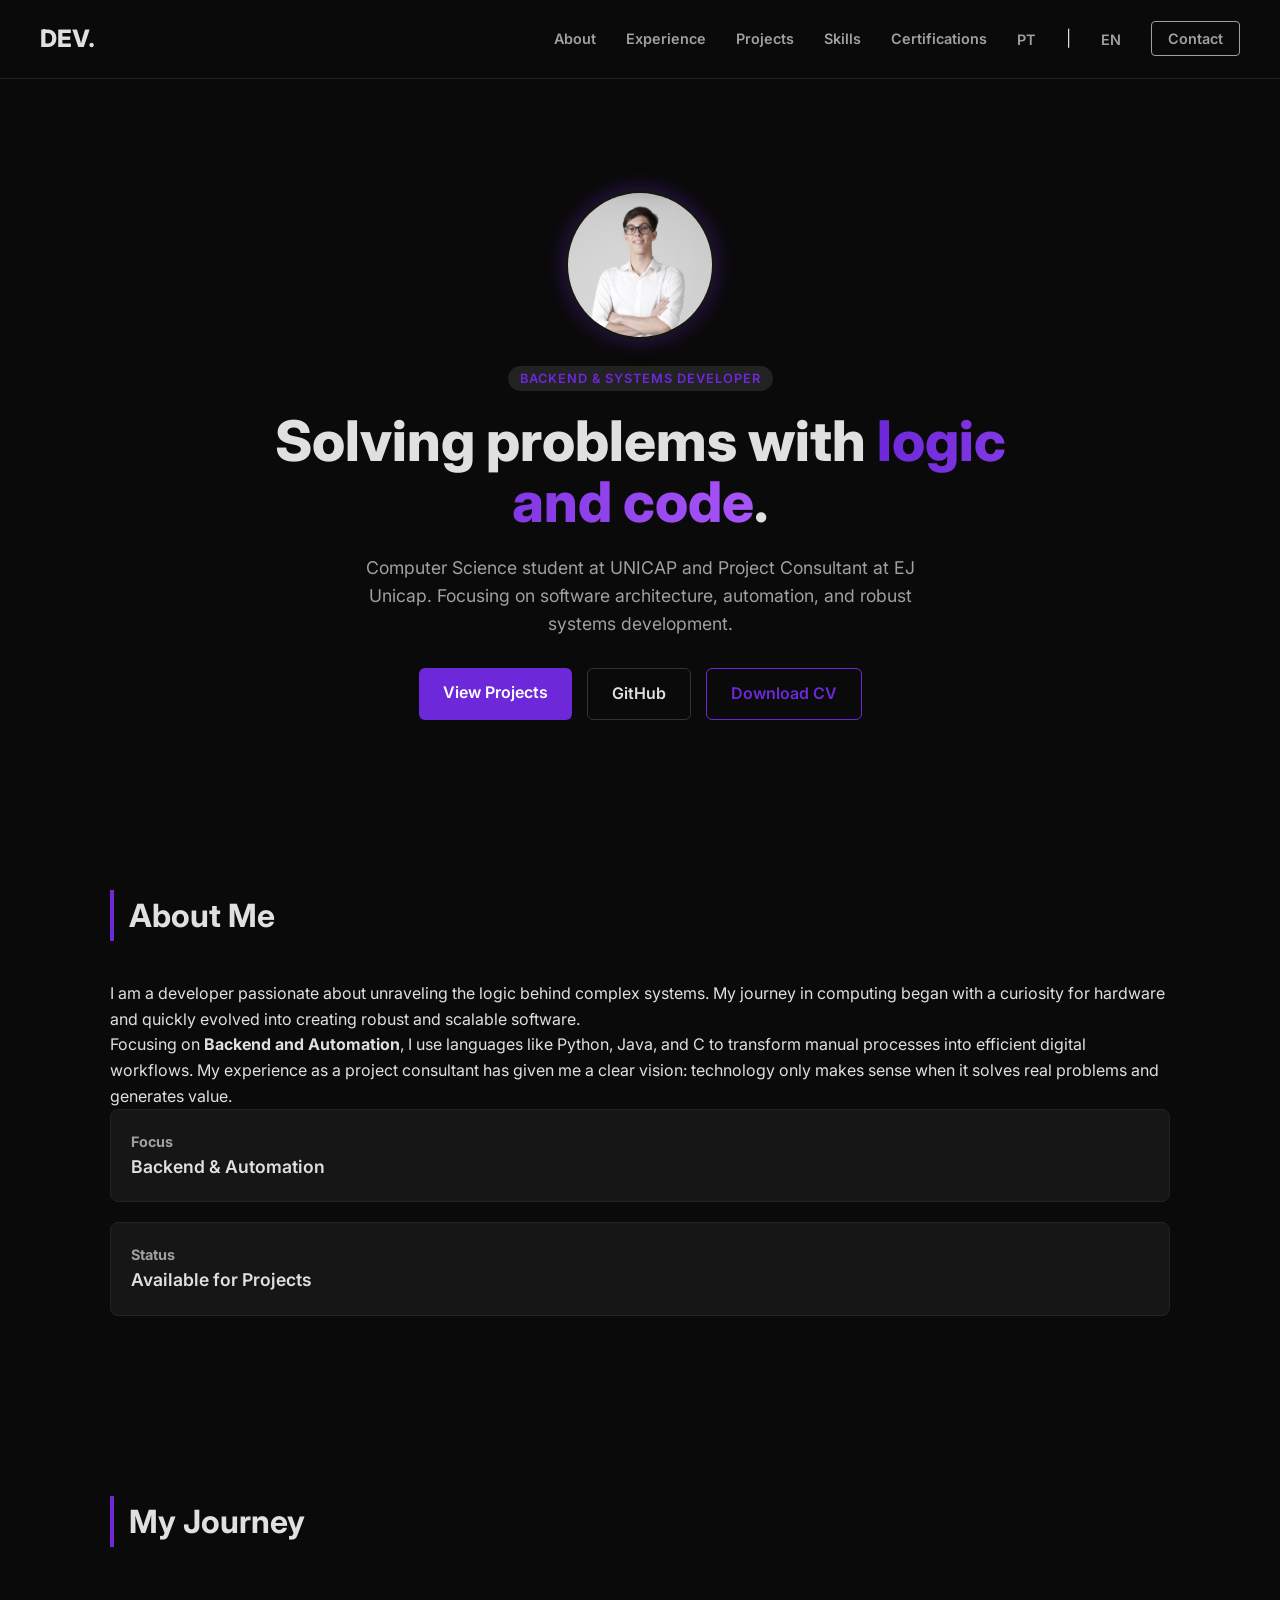
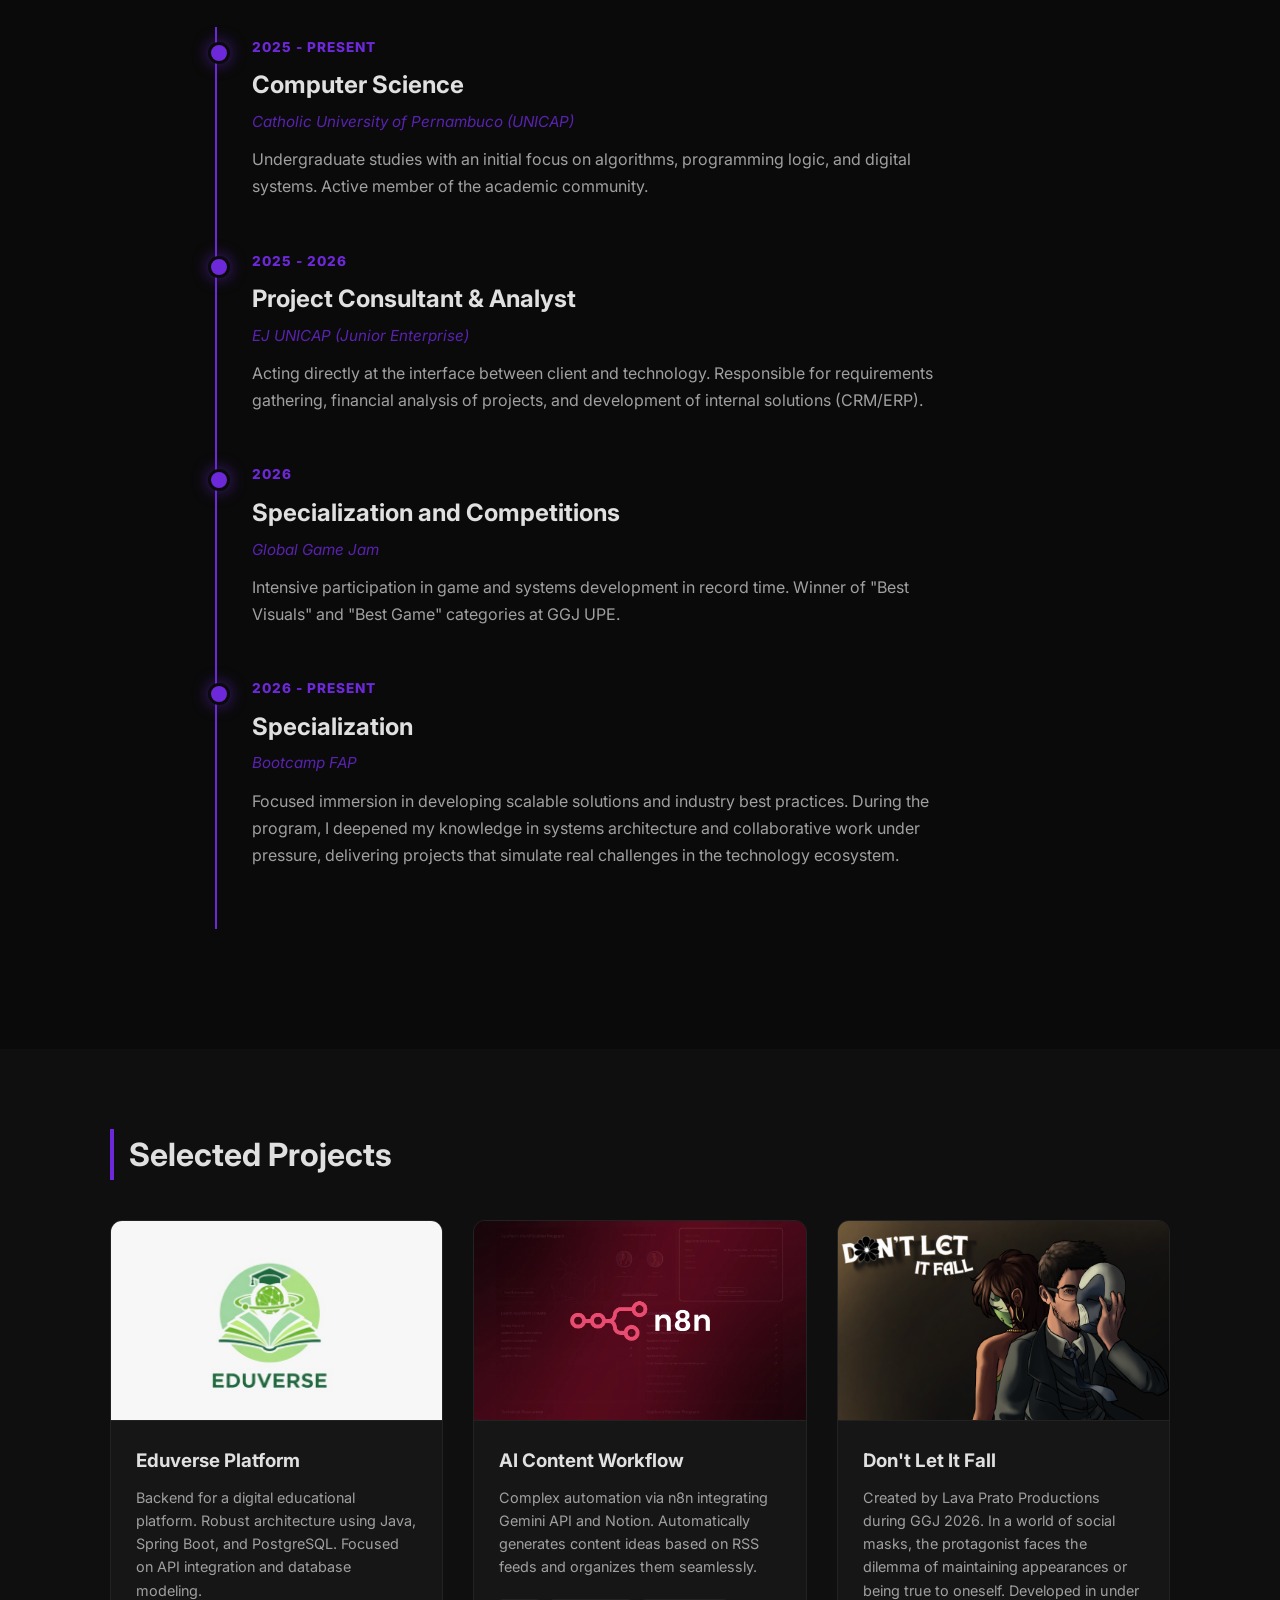
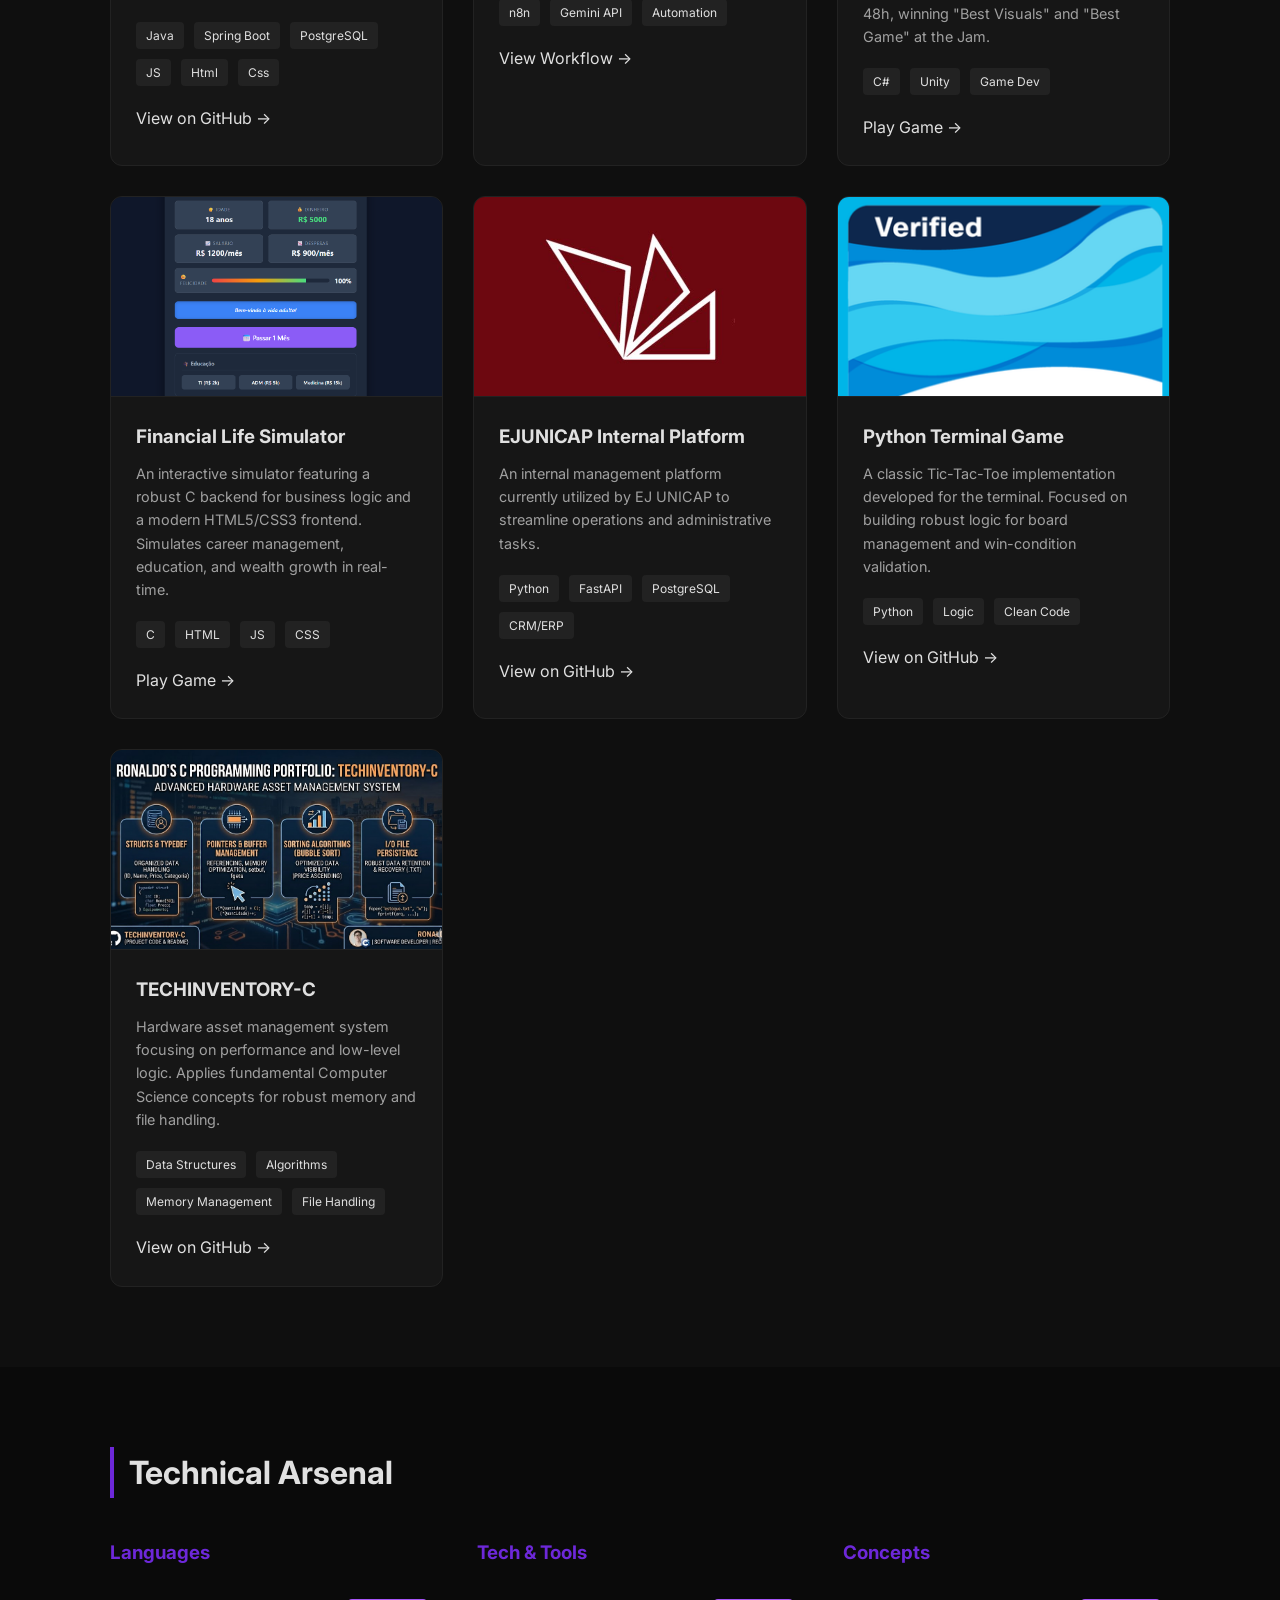
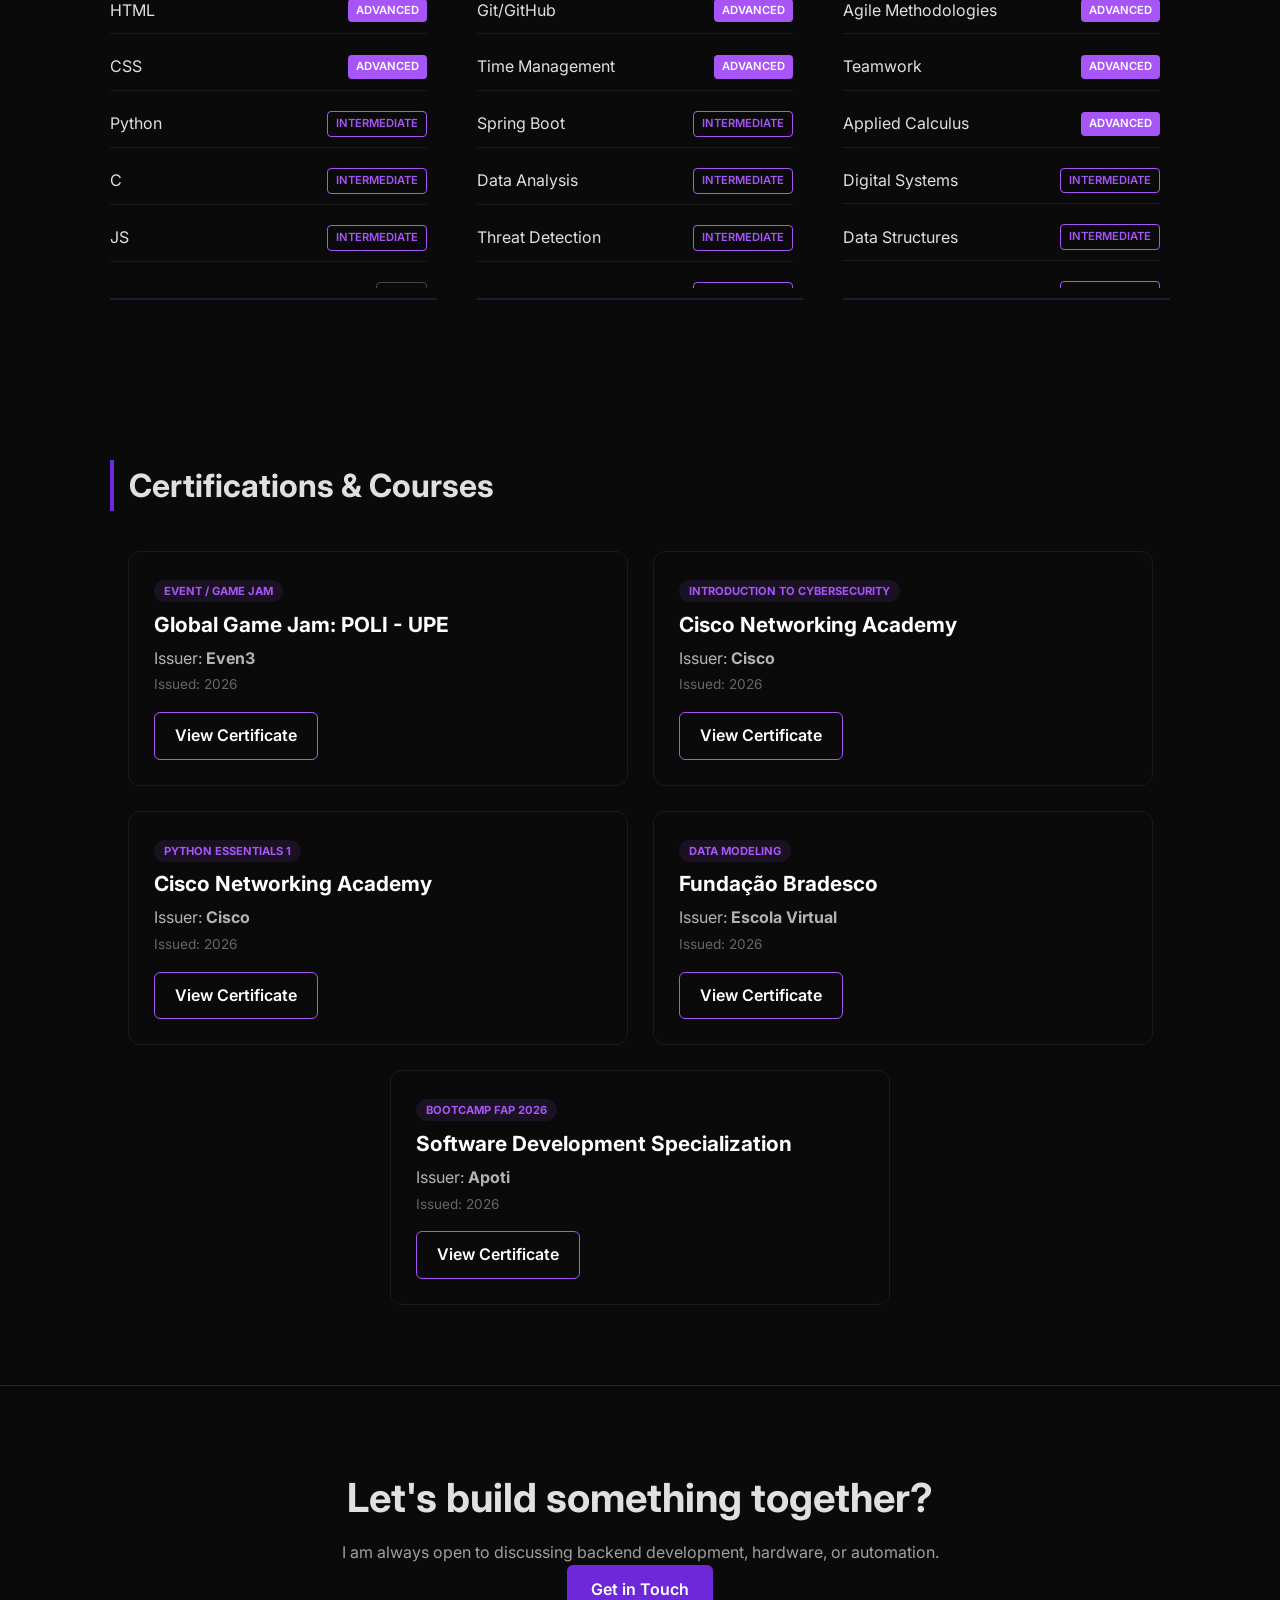
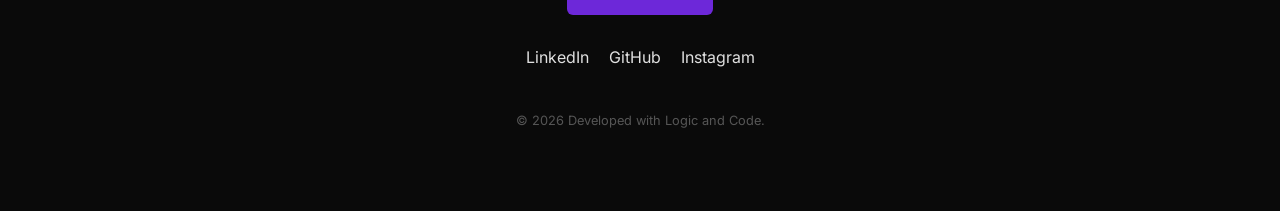
==== index_en.html @ 76c6b3a2 "portifolio em inlges" ====
<!DOCTYPE html>
<html lang="en">
<head>
    <meta charset="UTF-8">
    <meta name="viewport" content="width=device-width, initial-scale=1.0">
    <title>Portfolio | Consultant & Developer</title>
    <link rel="stylesheet" href="css/style.css">
    <link href="https://fonts.googleapis.com/css2?family=Inter:wght@400;600;800&display=swap" rel="stylesheet">
</head>
<body>

    <nav class="navbar">
        <div class="logo">DEV.</div>
        <ul class="nav-links">
            <li><a href="#about">About</a></li>
            <li><a href="#experience">Experience</a></li>
            <li><a href="#projects">Projects</a></li>
            <li><a href="#skills">Skills</a></li>
            <li><a href="#certifications">Certifications</a></li>
            <a href="index.html">PT</a> | <a href="index_en.html" class="active">EN</a>
            </li>
            <li><a href="#contact" class="btn-contact">Contact</a></li>
        </ul>
    </nav>

   <header class="hero">
        <div class="hero-content">
            
            <div class="profile-container">
                <img src="./assets/imagens/perfil.jpg" alt="Profile Picture" class="profile-pic">
            </div>

            <span class="badge">Backend & Systems Developer</span>
            <h1>Solving problems with <span class="highlight">logic and code</span>.</h1>
            <p>Computer Science student at UNICAP and Project Consultant at EJ Unicap. Focusing on software architecture, automation, and robust systems development.</p>
            <div class="cta-group">
                <a href="#projects" class="btn-primary">View Projects</a>
                <a href="https://github.com/ronaldomalta" target="_blank" class="btn-secondary">GitHub</a>
                <a href="/assets/imagens/_Currículo ronaldo malta ingles.docx.pdf" download class="btn-cv">
                    Download CV
                </a>
            </div>
        </div>
    </header>

    <section id="about" class="section">
    <div class="container">
        <h2>About Me</h2>
        <div class="about-content">
            <div class="about-text">
                <p>
                    I am a developer passionate about unraveling the logic behind complex systems. My journey in computing began with a curiosity for hardware and quickly evolved into creating robust and scalable software.
                </p>
                <p>
                    Focusing on <strong>Backend and Automation</strong>, I use languages like Python, Java, and C to transform manual processes into efficient digital workflows. My experience as a project consultant has given me a clear vision: technology only makes sense when it solves real problems and generates value.
                </p>
            </div>
            <div class="about-stats">
                <div class="stat-card">
                    <h3>Focus</h3>
                    <p>Backend & Automation</p>
                </div>
                <div class="stat-card">
                    <h3>Status</h3>
                    <p>Available for Projects</p>
                </div>
            </div>
        </div>
    </div>
</section>

    <section id="experience" class="section timeline-section">
    <div class="container">
        <h2>My Journey</h2>
        <div class="timeline-scroll"></div>
        <div class="timeline">
            
            <div class="timeline-item">
                <div class="timeline-date">2025 - Present</div>
                <div class="timeline-content">
                    <h3>Computer Science</h3>
                    <span>Catholic University of Pernambuco (UNICAP)</span>
                    <p>Undergraduate studies with an initial focus on algorithms, programming logic, and digital systems. Active member of the academic community.</p>
                </div>
            </div>

            <div class="timeline-item">
                <div class="timeline-date">2025 - 2026</div>
                <div class="timeline-content">
                    <h3>Project Consultant & Analyst</h3>
                    <span>EJ UNICAP (Junior Enterprise)</span>
                    <p>Acting directly at the interface between client and technology. Responsible for requirements gathering, financial analysis of projects, and development of internal solutions (CRM/ERP).</p>
                </div>
            </div>

            <div class="timeline-item">
                <div class="timeline-date">2026</div>
                <div class="timeline-content">
                    <h3>Specialization and Competitions</h3>
                    <span>Global Game Jam</span>
                    <p>Intensive participation in game and systems development in record time. Winner of "Best Visuals" and "Best Game" categories at GGJ UPE.</p>
                </div>
            </div>

            <div class="timeline-item">
                <div class="timeline-date">2026 - Present</div>
                <div class="timeline-content">
                    <h3>Specialization</h3>
                    <span>Bootcamp FAP</span>
                    <p>Focused immersion in developing scalable solutions and industry best practices. During the program, I deepened my knowledge in systems architecture and collaborative work under pressure, delivering projects that simulate real challenges in the technology ecosystem.</p>
                </div>
            </div>

        </div>
    </div>
</section>

    <section id="projects" class="section bg-dark">
        <div class="container">
            <h2>Selected Projects</h2>
            <div class="project-grid">
                
                <article class="project-card">
                    <div class="project-image">
                        <img src="./assets/imagens/eduverse.jpg" alt="Backend Code" class="img-fluid">
                    </div>
                    <div class="project-info">
                        <h3>Eduverse Platform</h3>
                        <p>Backend for a digital educational platform. Robust architecture using Java, Spring Boot, and PostgreSQL. Focused on API integration and database modeling.</p>
                        <div class="tags">
                            <span>Java</span><span>Spring Boot</span><span>PostgreSQL</span><span>JS</span><span>Html</span><span>Css</span>
                        </div>
                        <a href="https://github.com/ronaldomalta/eduverse-front.git" class="link-arrow">View on GitHub &rarr;</a>
                    </div>
                </article>

                <article class="project-card">
                    <div class="project-image">
                        <img src="./assets/imagens/n8n-workflow.jpg" alt="Automation" class="img-fluid">
                    </div>
                    <div class="project-info">
                        <h3>AI Content Workflow</h3>
                        <p>Complex automation via n8n integrating Gemini API and Notion. Automatically generates content ideas based on RSS feeds and organizes them seamlessly.</p>
                        <div class="tags">
                            <span>n8n</span><span>Gemini API</span><span>Automation</span>
                        </div>
                        <a href="#" class="link-arrow">View Workflow &rarr;</a>
                    </div>
                </article>

                <article class="project-card">
                    <div class="project-image">
                        <img src="/assets/imagens/dontletitfallcape.png" alt="Game Development" class="img-fluid">
                    </div>
                    <div class="project-info">
                        <h3>Don't Let It Fall</h3>
                        <p>Created by Lava Prato Productions during GGJ 2026. In a world of social masks, the protagonist faces the dilemma of maintaining appearances or being true to oneself. Developed in under 48h, winning "Best Visuals" and "Best Game" at the Jam.</p>
                        <div class="tags">
                            <span>C#</span><span>Unity</span><span>Game Dev</span>
                        </div>
                        <a href="https://globalgamejam.org/games/2026/dont-let-it-fall-1" class="link-arrow">Play Game &rarr;</a>
                    </div>
                </article>

                <article class="project-card">
                    <div class="project-image">
                        <img src="/assets/imagens/minigame.jpg" alt="C Programming" class="img-fluid">
                    </div>
                    <div class="project-info">
                        <h3>Financial Life Simulator</h3>
                        <p>An interactive simulator featuring a robust C backend for business logic and a modern HTML5/CSS3 frontend. Simulates career management, education, and wealth growth in real-time.</p>
                        <div class="tags">
                            <span>C</span><span>HTML</span><span>JS</span><span>CSS</span>
                        </div>
                        <a href="https://github.com/ronaldomalta/minigame-financeiro.git" class="link-arrow">Play Game &rarr;</a>
                    </div>
                </article>

                <article class="project-card">
                    <div class="project-image">
                        <img src="/assets/imagens/empresajuniur.png" alt="ERP Platform" class="img-fluid">
                    </div>
                    <div class="project-info">
                        <h3>EJUNICAP Internal Platform</h3>
                        <p>An internal management platform currently utilized by EJ UNICAP to streamline operations and administrative tasks.</p>
                        <div class="tags">
                            <span>Python</span><span>FastAPI</span><span>PostgreSQL</span><span>CRM/ERP</span>
                        </div>
                        <a href="https://github.com/organizations/EJUnicap-org" class="link-arrow" target="_blank">View on GitHub &rarr;</a>
                    </div>
                </article>

                <article class="project-card">
                    <div class="project-image">
                        <img src="/assets/imagens/python.png" alt="Python Logic" class="img-fluid">
                    </div>
                    <div class="project-info">
                        <h3>Python Terminal Game</h3>
                        <p>A classic Tic-Tac-Toe implementation developed for the terminal. Focused on building robust logic for board management and win-condition validation.</p>
                        <div class="tags">
                            <span>Python</span><span>Logic</span><span>Clean Code</span>
                        </div>
                        <a href="https://github.com/ronaldomalta/python-essentials-final-project.git" class="link-arrow" target="_blank">View on GitHub &rarr;</a>
                    </div>
                </article>

                <article class="project-card">
                    <div class="project-image">
                        <img src="/assets/imagens/TECHINVENTORY-C.jpg" alt="Systems Programming" class="img-fluid">
                    </div>
                    <div class="project-info">
                        <h3>TECHINVENTORY-C</h3>
                        <p>Hardware asset management system focusing on performance and low-level logic. Applies fundamental Computer Science concepts for robust memory and file handling.</p>
                        <div class="tags">
                            <span>Data Structures</span><span>Algorithms</span><span>Memory Management</span><span>File Handling</span>
                        </div>
                        <a href="https://github.com/ronaldomalta/TechInventory-C.git" class="link-arrow" target="_blank">View on GitHub &rarr;</a>
                    </div>
                </article>

            </div>
        </div>
    </section>

    <section id="skills" class="section">
    <div class="container">
        <h2>Technical Arsenal</h2>
        <div class="skills-wrapper">
            
            <div class="skill-category">
                <h3>Languages</h3>
                <ul class="skill-list">
                    <li>Java <span class="skill-level básico">Basic</span></li>
                    <li>Python <span class="skill-level intermediário">Intermediate</span></li>
                    <li>C# <span class="skill-level básico">Basic</span></li>
                    <li>C <span class="skill-level intermediário">Intermediate</span></li>
                    <li>JS <span class="skill-level intermediário">Intermediate</span></li>
                    <li>HTML <span class="skill-level avançado">Advanced</span></li>
                    <li>CSS <span class="skill-level avançado">Advanced</span></li>
                </ul>
            </div>

            <div class="skill-category">
                <h3>Tech & Tools</h3>
                <ul class="skill-list">
                    <li>Spring Boot <span class="skill-level intermediário">Intermediate</span></li>
                    <li>Unity Engine <span class="skill-level básico">Basic</span></li>
                    <li>n8n <span class="skill-level básico">Basic</span></li>
                    <li>Git/GitHub <span class="skill-level avançado">Advanced</span></li>
                    <li>Data Analysis <span class="skill-level intermediário">Intermediate</span></li>
                    <li>Time Management <span class="skill-level avançado">Advanced</span></li>
                    <li>Threat Detection <span class="skill-level intermediário">Intermediate</span></li>
                    <li>Network Security <span class="skill-level básico">Basic</span></li>
                    <li>Scripting & Debugging <span class="skill-level intermediário">Intermediate</span></li>
                    <li>Full Stack Development <span class="skill-level intermediário">Intermediate</span></li>
                </ul>
            </div>

            <div class="skill-category">
                <h3>Concepts</h3>
                <ul class="skill-list">
                    <li>Agile Methodologies <span class="skill-level avançado">Advanced</span></li>
                    <li>Teamwork <span class="skill-level avançado">Advanced</span></li>
                    <li>Digital Systems <span class="skill-level intermediário">Intermediate</span></li>
                    <li>Data Structures <span class="skill-level intermediário">Intermediate</span></li>
                    <li>SQL <span class="skill-level básico">Basic</span></li>
                    <li>Applied Calculus <span class="skill-level avançado">Advanced</span></li>
                    <li>REST API <span class="skill-level intermediário">Intermediate</span></li>
                    <li>Financial Analysis <span class="skill-level intermediário">Intermediate</span></li>
                    <li>English <span class="skill-level intermediário">Intermediate B1</span></li>
                    <li>Cybersecurity <span class="skill-level intermediário">Intermediate</span></li>
                    <li>CIA Triad <span class="skill-level intermediário">Intermediate</span></li>
                    <li>Data Privacy <span class="skill-level intermediário">Intermediate</span></li>
                    <li>Algorithmic Thinking <span class="skill-level intermediário">Intermediate</span></li>
                    <li>Best Practices <span class="skill-level básico">Basic</span></li>
                </ul>
            </div>

        </div>        
    </div>
</section>

    <section id="certifications" class="section">
    <div class="container">
        <h2>Certifications & Courses</h2>
        <div class="cert-grid">
            
            <div class="cert-card">
                <div class="cert-info">
                    <span class="cert-tag">Event / Game Jam</span>
                    <h4>Global Game Jam: POLI - UPE</h4>
                    <p>Issuer: <strong>Even3</strong></p>
                    <span class="cert-date">Issued: 2026</span>
                </div>
                <div class="cert-actions">
                    <a href="/assets/imagens/certificado gamejam.pdf" target="_blank" class="btn-cert">View Certificate</a>
                </div>
            </div>

            <div class="cert-card">
                <div class="cert-info">
                    <span class="cert-tag">Introduction to Cybersecurity</span>
                    <h4>Cisco Networking Academy</h4>
                    <p>Issuer: <strong>Cisco</strong></p>
                    <span class="cert-date">Issued: 2026</span>
                </div>
                <div class="cert-actions">
                    <a href="/assets/imagens/cybersecurity.pdf" target="_blank" class="btn-cert">View Certificate</a>
                </div>
            </div>

            <div class="cert-card">
                <div class="cert-info">
                    <span class="cert-tag">Python Essentials 1</span>
                    <h4>Cisco Networking Academy</h4>
                    <p>Issuer: <strong>Cisco</strong></p>
                    <span class="cert-date">Issued: 2026</span>
                </div>
                <div class="cert-actions">
                    <a href="/assets/imagens/Python.pdf" target="_blank" class="btn-cert">View Certificate</a>
                </div>
            </div>

            <div class="cert-card">
                <div class="cert-info">
                    <span class="cert-tag">Data Modeling</span>
                    <h4>Fundação Bradesco</h4>
                    <p>Issuer: <strong>Escola Virtual</strong></p>
                    <span class="cert-date">Issued: 2026</span>
                </div>
                <div class="cert-actions">
                    <a href="/assets/imagens/Certificado modelagem de dados.pdf" target="_blank" class="btn-cert">View Certificate</a>
                </div>
            </div>

            <div class="cert-card">
                <div class="cert-info">
                    <span class="cert-tag">Bootcamp FAP 2026</span>
                    <h4>Software Development Specialization</h4>
                    <p>Issuer: <strong>Apoti</strong></p>
                    <span class="cert-date">Issued: 2026</span>
                </div>
                <div class="cert-actions">
                    <a href="/assets/imagens/Turma 02 - C4_Certificado BootCamp.pdf" target="_blank" class="btn-cert">View Certificate</a>
                </div>
            </div>

        </div>
    </div>
</section>

    <footer id="contact">
        <div class="container footer-content">
            <h2>Let's build something together?</h2>
            <p>I am always open to discussing backend development, hardware, or automation.</p>
            <a href="mailto:ronaldomalta9@gmail.com" class="btn-primary">Get in Touch</a>
            <div class="social-links">
                <a href="https://www.linkedin.com/in/ronaldo-malta-583777362/">LinkedIn</a>
                <a href="https://github.com/ronaldomalta">GitHub</a>
                <a href="https://instagram.com/ronaldomalta.dev">Instagram</a>
            </div>
            <p class="copyright">&copy; 2026 Developed with Logic and Code.</p>
        </div>
    </footer>

</body>
</html>
---- css/style.css ----
/* ===============================
   VARIÁVEIS
================================ */
:root {
    --bg-color: #0a0a0a;
    --card-bg: #161616;
    --text-main: #e0e0e0;
    --text-muted: #a0a0a0;
    --accent: #6d28d9;
    --accent-hover: #5b21b6;
    --font-main: 'Inter', sans-serif;
}

html {
    scroll-behavior: smooth;
}
/* ===============================
   RESET
================================ */
* {
    margin: 0;
    padding: 0;
    box-sizing: border-box;
}

body {
    font-family: var(--font-main);
    background-color: var(--bg-color);
    color: var(--text-main);
    line-height: 1.6;
}

a {
    text-decoration: none;
    color: inherit;
    transition: 0.3s;
}

ul {
    list-style: none;
}

/* ===============================
   UTILITÁRIOS
================================ */
.container {
    max-width: 1100px;
    margin: 0 auto;
    padding: 0 20px;
}

/* ===============================
   NAVBAR
================================ */
.navbar {
    display: flex;
    justify-content: space-between;
    align-items: center;
    padding: 20px 40px;
    position: fixed;
    width: 100%;
    top: 0;
    background: rgba(10, 10, 10, 0.9);
    backdrop-filter: blur(10px);
    z-index: 1000;
    border-bottom: 1px solid #222;
}

.logo {
    font-weight: 800;
    font-size: 1.5rem;
}

.nav-links {
    display: flex;
    gap: 30px;
    align-items: center;
}

.nav-links a {
    font-size: 0.9rem;
    font-weight: 600;
    color: var(--text-muted);
}

.nav-links a:hover {
    color: var(--text-main);
}

.btn-contact {
    border: 1px solid var(--text-muted);
    padding: 8px 16px;
    border-radius: 4px;
}

.btn-contact:hover {
    border-color: var(--text-main);
    background: #fff;
    color: #000;
}

/* ===============================
   HERO
================================ */
.hero {
    min-height: 90vh;
    padding-top: 100px;
    display: flex;
    align-items: center;
    justify-content: center;
    text-align: center;
}

.hero-content {
    max-width: 800px;
}

/* FOTO DE PERFIL */
.profile-container {
    margin-bottom: 25px;
    display: flex;
    justify-content: center;
}

.profile-pic {
    width: 150px;
    height: 150px;
    border-radius: 50%;
    object-fit: cover;
    border: 3px solid var(--card-bg);
    box-shadow: 0 0 20px rgba(109, 40, 217, 0.4);
    transition: 0.3s ease;
}

.profile-pic:hover {
    transform: scale(1.05);
    box-shadow: 0 0 30px rgba(109, 40, 217, 0.7);
}

.badge {
    background: #222;
    color: var(--accent);
    padding: 5px 12px;
    border-radius: 20px;
    font-size: 0.8rem;
    font-weight: 600;
    text-transform: uppercase;
    letter-spacing: 1px;
}

h1 {
    font-size: 3.5rem;
    margin: 20px 0;
    line-height: 1.1;
    font-weight: 800;
}

.highlight {
    background: linear-gradient(90deg, var(--accent), #a855f7);
    -webkit-background-clip: text;
    -webkit-text-fill-color: transparent;
}

.hero p {
    font-size: 1.1rem;
    color: var(--text-muted);
    max-width: 600px;
    margin: 0 auto 30px auto;
}

.cta-group {
    display: flex;
    gap: 15px;
    justify-content: center;
    flex-wrap: wrap;
}

/* BOTÕES */
.btn-primary {
    background: var(--accent);
    color: #fff;
    padding: 12px 24px;
    border-radius: 6px;
    font-weight: 600;
    display: inline-block;
    transition: 0.3s ease;
}

.btn-primary:hover {
    background: var(--accent-hover);
    transform: translateY(-2px);
}

.btn-secondary {
    background: transparent;
    border: 1px solid #333;
    padding: 12px 24px;
    border-radius: 6px;
    font-weight: 600;
}

.btn-secondary:hover {
    border-color: var(--text-main);
}

.btn-cv {
    background: transparent;
    border: 1px solid var(--accent);
    color: var(--accent);
    padding: 12px 24px;
    border-radius: 6px;
    font-weight: 600;
}

.btn-cv:hover {
    background: var(--accent);
    color: #fff;
    transform: translateY(-2px);
}

/* ===============================
   SECTIONS
================================ */
.section {
    padding: 80px 0;
}

.bg-dark {
    background: #0f0f0f;
}

/* Linha roxa só nas sections */
.section h2 {
    font-size: 2rem;
    margin-bottom: 40px;
    border-left: 4px solid var(--accent);
    padding-left: 15px;
}

/* ===============================
   ABOUT
================================ */
.about-grid {
    display: grid;
    grid-template-columns: 1fr 1fr;
    gap: 40px;
    align-items: center;
}

.about-photo {
    display: flex;
    justify-content: center;
    align-items: center;
}

.about-photo img {
    width: 100%;
    max-width: 320px;
    border-radius: 18px;
    border: 1px solid #222;
    box-shadow: 0 25px 60px rgba(0,0,0,0.7);
    transition: 0.4s ease;
}

.about-photo img:hover {
    transform: translateY(-6px) scale(1.03);
    box-shadow: 0 35px 80px rgba(109, 40, 217, 0.4);
}

.stat-card {
    background: var(--card-bg);
    padding: 20px;
    border-radius: 8px;
    margin-bottom: 20px;
    border: 1px solid #222;
}

.stat-card h3 {
    font-size: 0.9rem;
    color: var(--text-muted);
}

.stat-card p {
    font-weight: 600;
    font-size: 1.1rem;
}
/* ===============================
   EXPERIENCE COMPACT
================================ */
.exp-wrapper {
    max-width: 800px;
    margin: 0 auto;
}

.exp-item {
    background: var(--card-bg);
    border-radius: 10px;
    border: 1px solid #222;
    transition: 0.3s ease;
}

.exp-item:hover {
    transform: translateY(-4px);
    border-color: var(--accent);
}
.exp-item.compact {
    padding: 24px;
}

/* topo com logo + texto */
.exp-top {
    display: flex;
    gap: 18px;
    align-items: flex-start;
}

/* logo pequena tipo projeto */
.exp-logo {
    width: 70px;
    height: 70px;
    object-fit: contain;
    background: #111;
    padding: 8px;
    border-radius: 8px;
    border: 1px solid #222;
}

.exp-main h3 {
    font-size: 1.2rem;
    margin-bottom: 4px;
}

.exp-meta {
    font-size: 0.85rem;
    color: var(--text-muted);
}

.exp-main p {
    margin-top: 8px;
    font-size: 0.95rem;
    color: var(--text-muted);
}

/* parte de aprendizados */
.exp-learned {
    margin-top: 18px;
    padding-top: 14px;
    border-top: 1px solid #222;
}

.exp-learned strong {
    font-size: 0.9rem;
    color: var(--accent);
}

.exp-learned ul {
    margin-top: 8px;
    padding-left: 18px;
}

.exp-learned li {
    margin-bottom: 6px;
    color: var(--text-muted);
}

.exp-learned li::marker {
    color: var(--accent);
}

/* MOBILE */
@media (max-width: 768px) {
    .exp-top {
        flex-direction: column;
    }

    .exp-logo {
        width: 60px;
        height: 60px;
    }
}
/* ===============================
   PROJECTS
================================ */
.project-grid {
    display: grid;
    grid-template-columns: repeat(auto-fit, minmax(300px, 1fr));
    gap: 30px;
}

.project-card {
    background: var(--card-bg);
    border-radius: 12px;
    overflow: hidden;
    border: 1px solid #222;
    transition: 0.3s ease;
}

.project-card:hover {
    transform: translateY(-5px);
}

.project-image {
    height: 200px;
    overflow: hidden;
    border-bottom: 1px solid #222;
}

.img-fluid {
    width: 100%;
    height: 100%;
    object-fit: cover;
    transition: 0.5s ease;
}

.project-card:hover .img-fluid {
    transform: scale(1.1);
}

.project-info {
    padding: 25px;
}

.project-info h3 {
    margin-bottom: 10px;
}

.project-info p {
    font-size: 0.9rem;
    color: var(--text-muted);
    margin-bottom: 20px;
}

.tags {
    display: flex;
    gap: 10px;
    flex-wrap: wrap;
    margin-bottom: 20px;
}

.tags span {
    background: #222;
    font-size: 0.75rem;
    padding: 4px 10px;
    border-radius: 4px;
}

/* ===============================
   SKILLS
================================ */
.skills-wrapper {
    display: grid;
    grid-template-columns: repeat(3, 1fr);
    gap: 30px;
}

.skill-category h3 {
    color: var(--accent);
    margin-bottom: 20px;
}

.skill-list li {
    margin-bottom: 10px;
    padding-bottom: 10px;
    border-bottom: 1px solid #222;
    color: var(--text-muted);
}

/* ===============================
   FOOTER
================================ */
footer {
    text-align: center;
    padding: 80px 0;
    border-top: 1px solid #222;
}

/* Remove linha roxa do footer */
footer h2 {
    font-size: 2.5rem;
    margin-bottom: 10px;
    border: none;
    padding-left: 0;
}

footer p {
    color: var(--text-muted);
}

.social-links {
    margin: 30px 0;
    display: flex;
    justify-content: center;
    gap: 20px;
}

.copyright {
    font-size: 0.8rem;
    margin-top: 40px;
    opacity: 0.5;
}

/* ===============================
   MOBILE
================================ */
@media (max-width: 768px) {
    h1 {
        font-size: 2.5rem;
    }

    .about-grid,
    .skills-wrapper {
        grid-template-columns: 1fr;
    }

    .navbar {
        padding: 15px 20px;
    }

    .nav-links {
        display: none;
    }

    .about-photo img {
        max-width: 260px;
        margin-bottom: 30px;
    }
}

/* Layout das Colunas */
.skills-wrapper {
    display: grid;
    grid-template-columns: repeat(auto-fit, minmax(250px, 1fr));
    gap: 40px;
    margin-top: 30px;
}

.skill-list {
    list-style: none;
    padding: 0;
}

.skill-list li {
    display: flex;
    justify-content: space-between;
    align-items: center;
    padding: 10px 0;
    border-bottom: 1px solid #1a1a1a;
    color: #e0e0e0;
}

/* Estilo das Badges */
.skill-level {
    font-size: 0.7rem;
    padding: 3px 8px;
    border-radius: 4px;
    font-weight: 600;
    text-transform: uppercase;
}

/* Cores por nível */
.avançado {
    background-color: #a855f7; /* Roxo principal */
    color: #fff;
}

.intermediário {
    border: 1px solid #a855f7;
    color: #a855f7;
}

.básico {
    color: #888;
    border: 1px solid #444;
}
/* Container principal de certificados */
.cert-grid {
    display: flex;
    justify-content: center; /* Centraliza enquanto houver poucos */
    flex-wrap: wrap;
    gap: 25px;
    margin-top: 30px;
}

.cert-card {
    background-color: #0a0a0a;
    border: 1px solid #1a1a1a;
    padding: 25px;
    border-radius: 12px;
    width: 100%;
    max-width: 500px; /* Um pouco maior por ser o único */
    display: flex;
    flex-direction: column;
    gap: 15px;
    position: relative;
    overflow: hidden;
    transition: all 0.3s ease;
}

.cert-card:hover {
    border-color: #a855f7;
    box-shadow: 0 0 20px rgba(168, 85, 247, 0.15);
    transform: translateY(-5px);
}

.cert-tag {
    background-color: rgba(168, 85, 247, 0.1);
    color: #a855f7;
    font-size: 0.7rem;
    padding: 4px 10px;
    border-radius: 20px;
    text-transform: uppercase;
    font-weight: bold;
    width: fit-content;
}

.cert-info h4 {
    color: #fff;
    font-size: 1.3rem;
    margin: 5px 0;
}

.cert-info p {
    color: #b3b3b3;
}

.cert-date {
    color: #666;
    font-size: 0.85rem;
}

.btn-cert {
    display: inline-block;
    text-decoration: none;
    color: #fff;
    background-color: transparent;
    border: 1px solid #a855f7;
    padding: 10px 20px;
    border-radius: 6px;
    font-weight: 600;
    transition: all 0.3s ease;
    text-align: center;
}

.btn-cert:hover {
    background-color: #a855f7;
    box-shadow: 0 0 15px rgba(168, 85, 247, 0.4);
}
.arsenal-container {
    max-height: 500px; /* Ajuste essa altura conforme o que você quer que apareça primeiro */
    overflow-y: auto;  /* Faz o scroll aparecer apenas se o conteúdo for maior que a altura */
    padding-right: 15px; /* Espaço para a barra não ficar colada no texto */
}

/* Personalização da barra de scroll para combinar com seu tema roxo */
.arsenal-container::-webkit-scrollbar {
    width: 8px;
}

.arsenal-container::-webkit-scrollbar-track {
    background: #1a1a1a; /* Cor do fundo da barra */
    border-radius: 10px;
}

.arsenal-container::-webkit-scrollbar-thumb {
    background: #8257e5; /* O roxo que você usa no layout */
    border-radius: 10px;
}

.arsenal-container::-webkit-scrollbar-thumb:hover {
    background: #9466ff; /* Um roxo mais claro ao passar o mouse */
}
/* 1. Definimos uma altura fixa para as listas e ativamos o scroll */
.skill-list {
    max-height: 300px; /* Ajuste este valor para mostrar mais ou menos itens antes do scroll */
    overflow-y: auto;  /* Ativa o scroll vertical quando necessário */
    padding-right: 10px; /* Espaço para a barra de scroll não cobrir o texto */
    list-style: none;
}

/* 2. Personalização da Barra de Rolagem (Estilo Moderno/Gamer) */
.skill-list::-webkit-scrollbar {
    width: 6px; /* Largura da barra */
}

.skill-list::-webkit-scrollbar-track {
    background: rgba(255, 255, 255, 0.05); /* Fundo da trilha quase transparente */
    border-radius: 10px;
}

.skill-list::-webkit-scrollbar-thumb {
    background: #8257e5; /* Cor roxa principal do seu tema */
    border-radius: 10px;
}

.skill-list::-webkit-scrollbar-thumb:hover {
    background: #9466ff; /* Cor quando passa o mouse */
}

/* Opcional: Efeito visual para indicar que tem mais conteúdo abaixo */
.skill-category {
    position: relative;
    border-bottom: 2px solid rgba(130, 87, 229, 0.2);
    padding-bottom: 10px;
}

/* ordem dos niveis 
/* Define que a lista é um container flexível em coluna */
.skill-list {
    display: flex;
    flex-direction: column;
}

/* Avançado (Roxo sólido) - Fica no topo */
.skill-list li:has(.avançado) {
    order: 1;
}

/* Intermediário (Borda roxa) - Fica no meio */
.skill-list li:has(.intermediário) {
    order: 2;
}

/* Básico (Simples) - Fica por último */
.skill-list li:has(.básico) {
    order: 3;
}
/* ===============================
   TRAJETÓRIA / TIMELINE (DARK MODE)
================================ */
.timeline-section {
    padding: 80px 0;
    background-color: var(--bg-color); /* Usa o fundo padrão do seu site */
}

.timeline {
    position: relative;
    max-width: 850px;
    margin: 40px auto;
    padding-left: 35px;
    border-left: 2px solid var(--accent); /* Linha roxa usando sua variável */
}

.timeline-item {
    position: relative;
    margin-bottom: 50px;
}

/* A bolinha na linha - Estilo Neon */
.timeline-item::before {
    content: '';
    position: absolute;
    left: -44px; /* Ajustado para centralizar na linha de 2px */
    top: 5px;
    width: 16px;
    height: 16px;
    border-radius: 50%;
    background: var(--accent);
    border: 3px solid var(--bg-color); /* Borda da cor do fundo para "vazar" a linha */
    box-shadow: 0 0 15px rgba(109, 40, 217, 0.6); /* Brilho usando sua cor --accent */
}

.timeline-date {
    font-weight: 800;
    color: var(--accent);
    font-size: 0.85rem;
    margin-bottom: 8px;
    text-transform: uppercase;
    letter-spacing: 1px;
    display: block;
}

.timeline-content h3 {
    margin: 0;
    font-size: 1.5rem;
    color: var(--text-main);
    font-weight: 700;
}

.timeline-content span {
    display: block;
    font-style: italic;
    color: var(--accent);
    font-size: 0.95rem;
    margin: 5px 0 12px 0;
    opacity: 0.8;
}

.timeline-content p {
    color: var(--text-muted);
    line-height: 1.7;
    font-size: 1rem;
    max-width: 700px;
}

/* Responsividade para Mobile */
@media (max-width: 768px) {
    .timeline {
        margin-left: 10px;
    }
    .timeline-content h3 {
        font-size: 1.2rem;
    }
}
/* Container que limita a altura e ativa o scroll */
.timeline-scroll {
    max-height: 500px; /* Ajuste para a altura que preferir */
    overflow-y: auto;
    padding-right: 20px;
    margin-top: 20px;
    /* Suaviza o scroll no Firefox */
    scrollbar-width: thin;
    scrollbar-color: var(--accent) #1a1a1a;
}

/* Personalização da Barra de Scroll (Chrome, Edge, Safari) */
.timeline-scroll::-webkit-scrollbar {
    width: 8px;
}

.timeline-scroll::-webkit-scrollbar-track {
    background: #1a1a1a; 
    border-radius: 10px;
}

.timeline-scroll::-webkit-scrollbar-thumb {
    background: var(--accent); /* Usa o roxo que você já definiu */
    border-radius: 10px;
    border: 2px solid #1a1a1a; /* Cria um espaçamento visual */
}

.timeline-scroll::-webkit-scrollbar-thumb:hover {
    background: var(--accent-hover); /* Roxo mais escuro ao passar o mouse */
}

/* Garante que a linha da timeline não corte no topo/fundo */
.timeline {
    padding-top: 10px;
    padding-bottom: 10px;
}
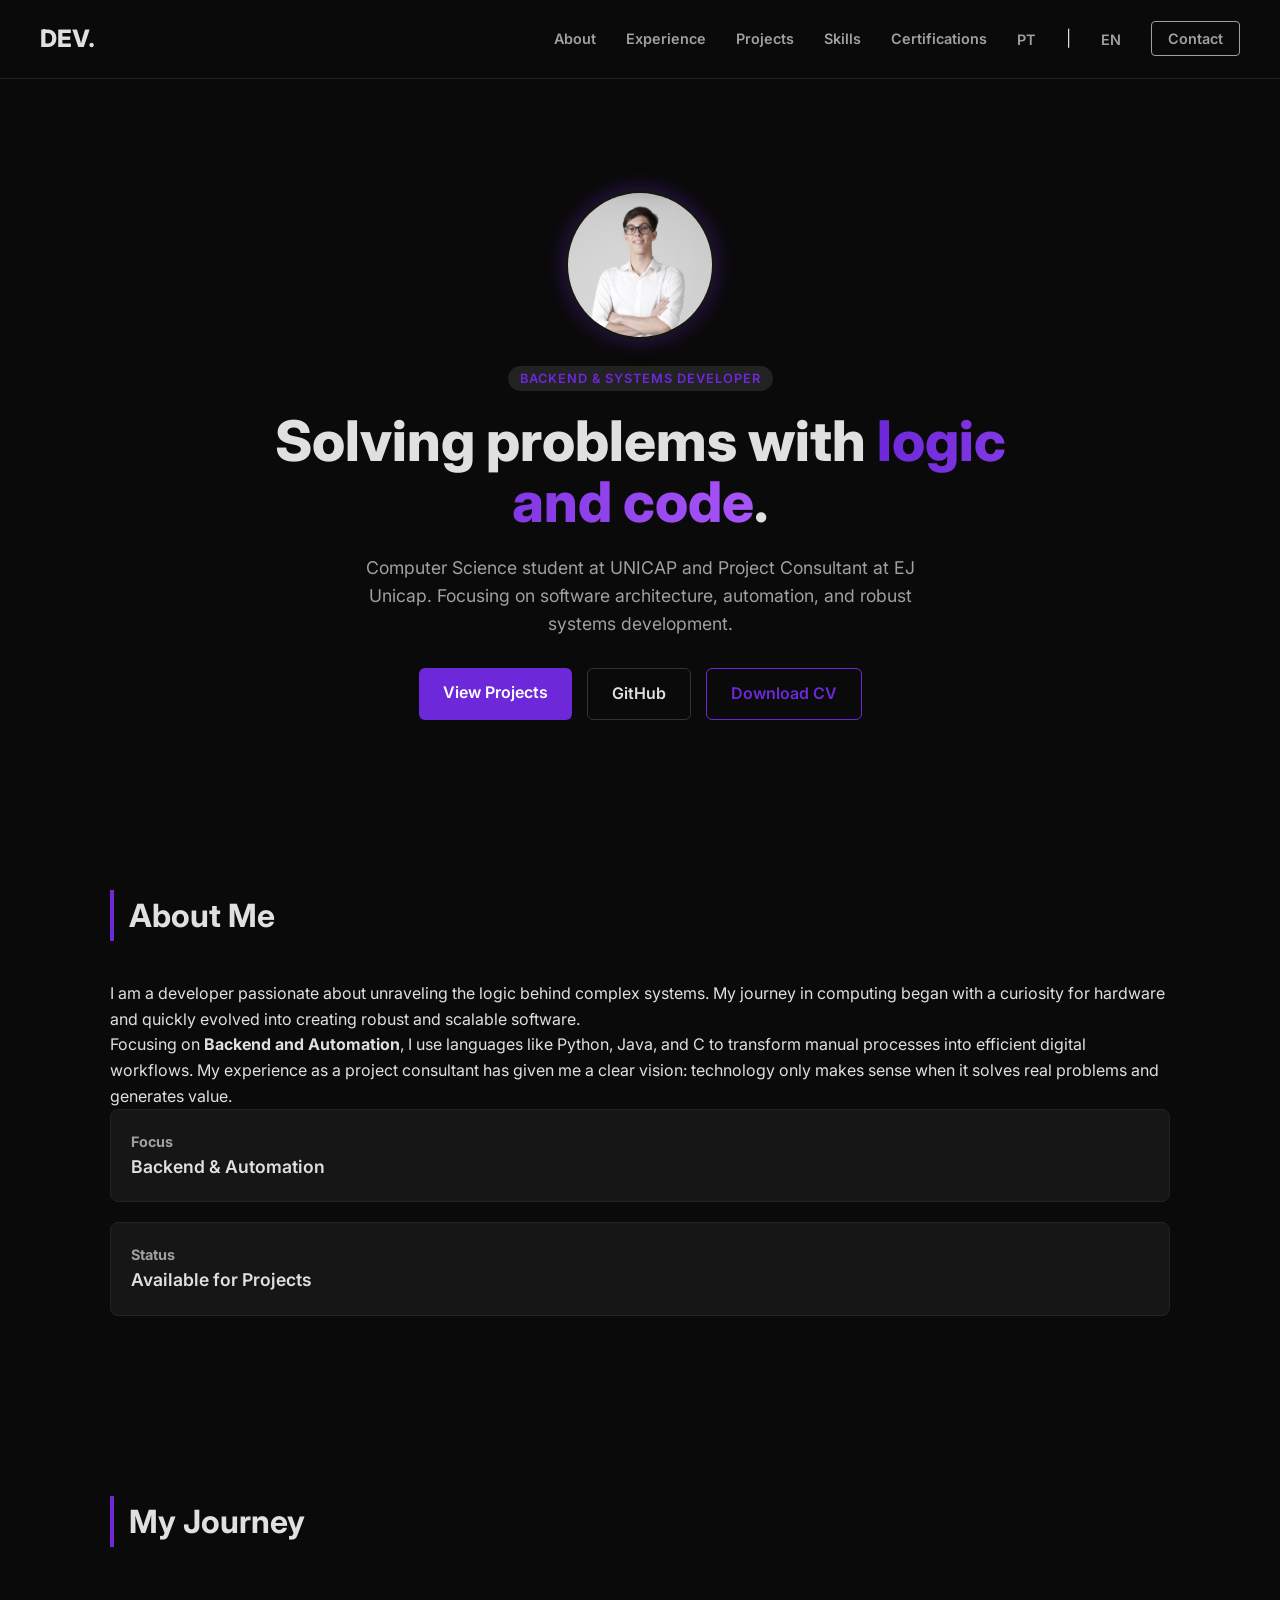
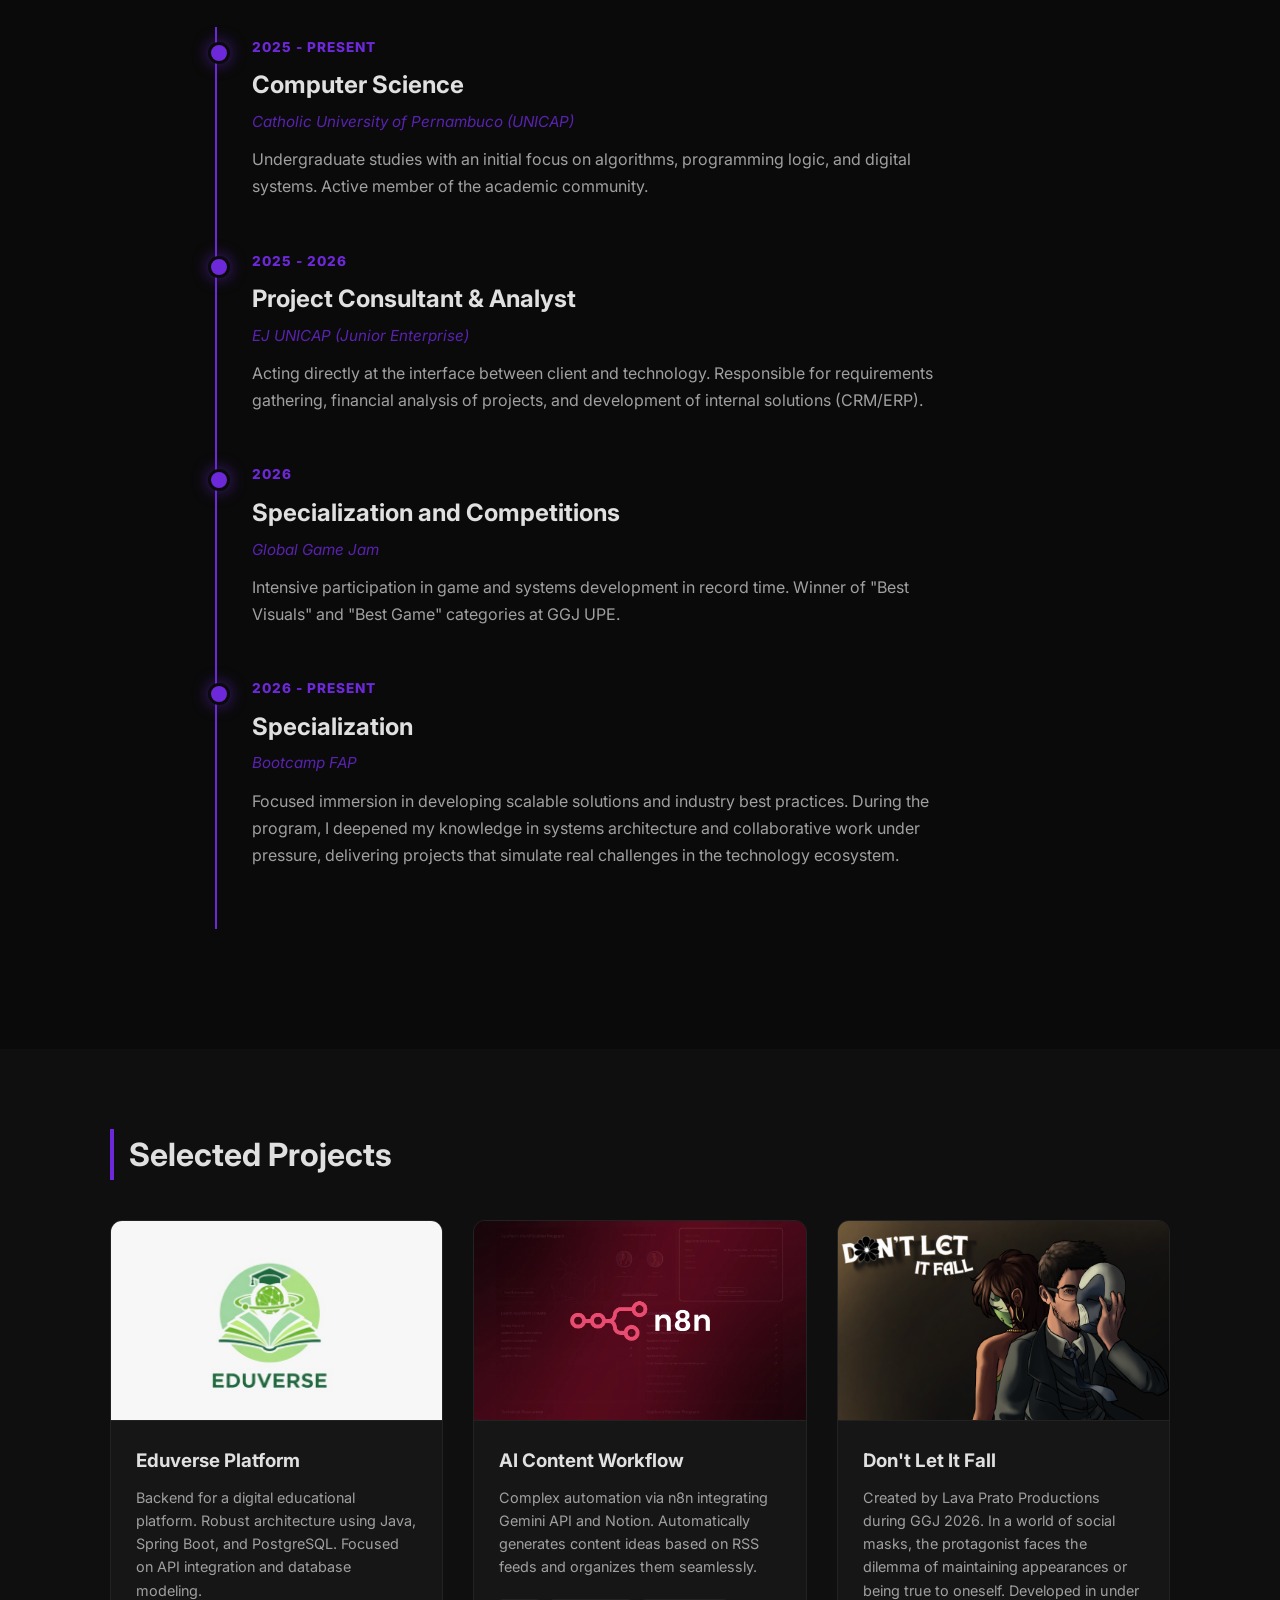
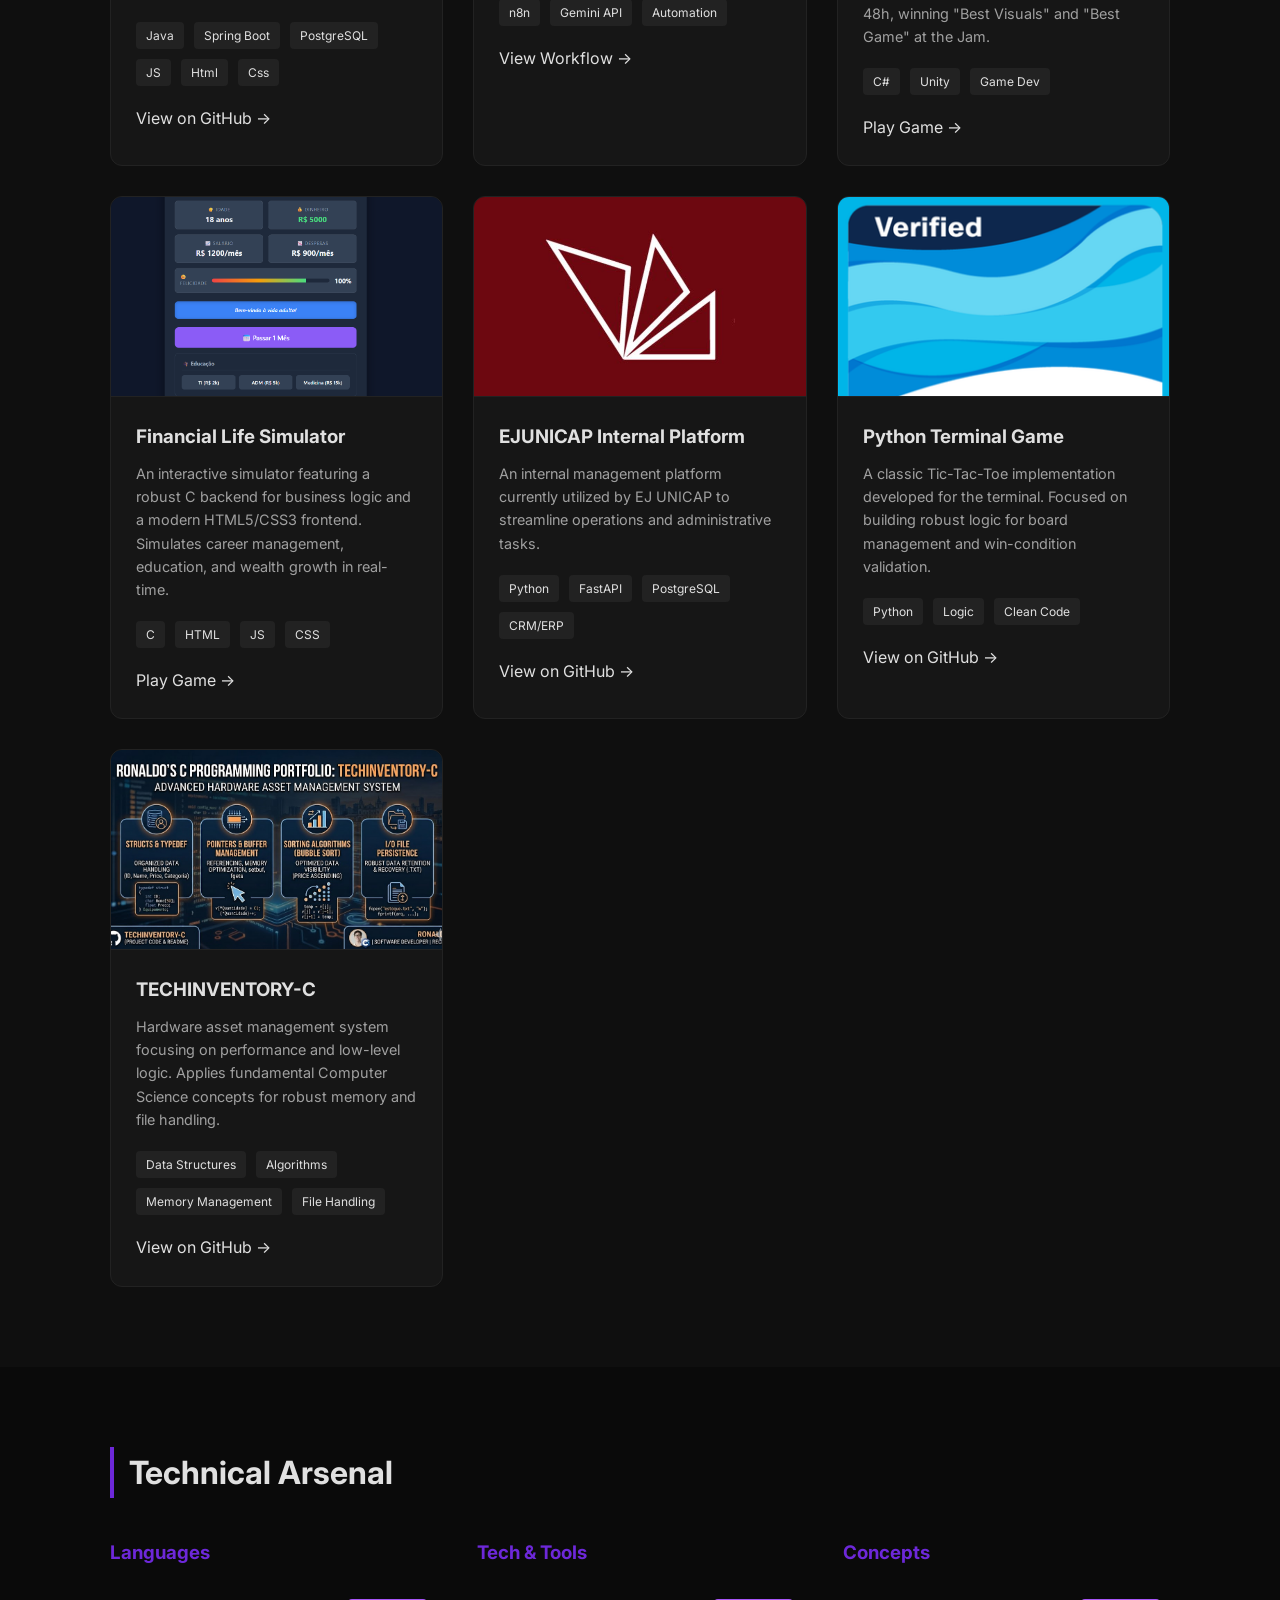
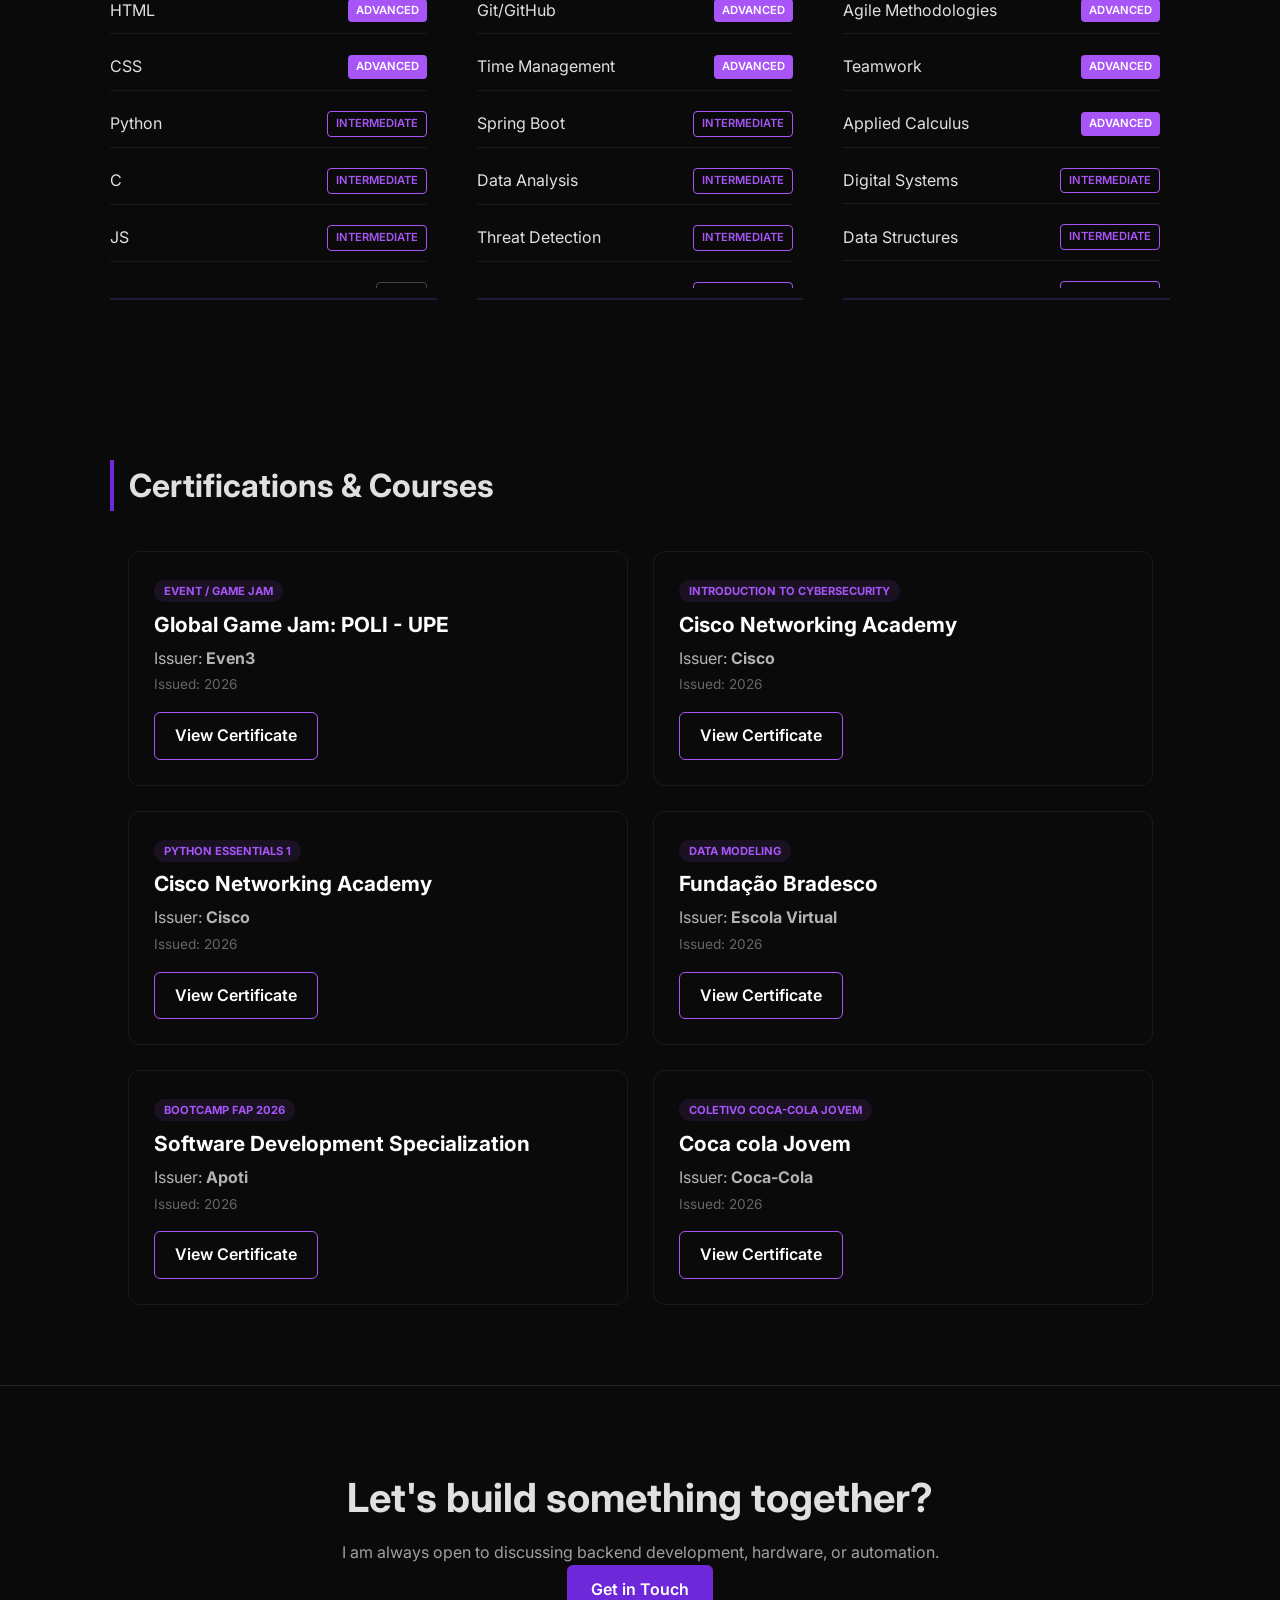
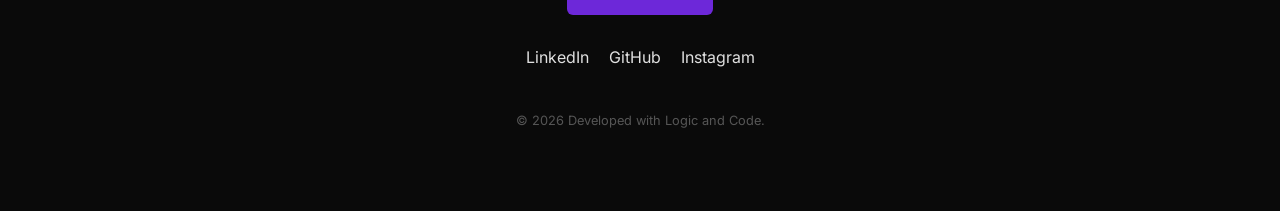
==== commit 95550cd4: "certificado coca cola" ====
--- a/index_en.html
+++ b/index_en.html
@@ -345,6 +345,18 @@
                 </div>
             </div>
 
+            <div class="cert-card">
+                <div class="cert-info">
+                    <span class="cert-tag"> Coletivo Coca-Cola Jovem</span>
+                    <h4>Coca cola Jovem</h4>
+                    <p>Issuer: <strong>Coca-Cola</strong></p>
+                    <span class="cert-date">Issued: 2026</span>
+                </div>
+                <div class="cert-actions">
+                    <a href="/assets/imagens/Certificado Ronaldo Malta Coletivo Coca-Cola Jovem.pdf" target="_blank" class="btn-cert">View Certificate</a>
+                </div>
+            </div>
+
         </div>
     </div>
 </section>
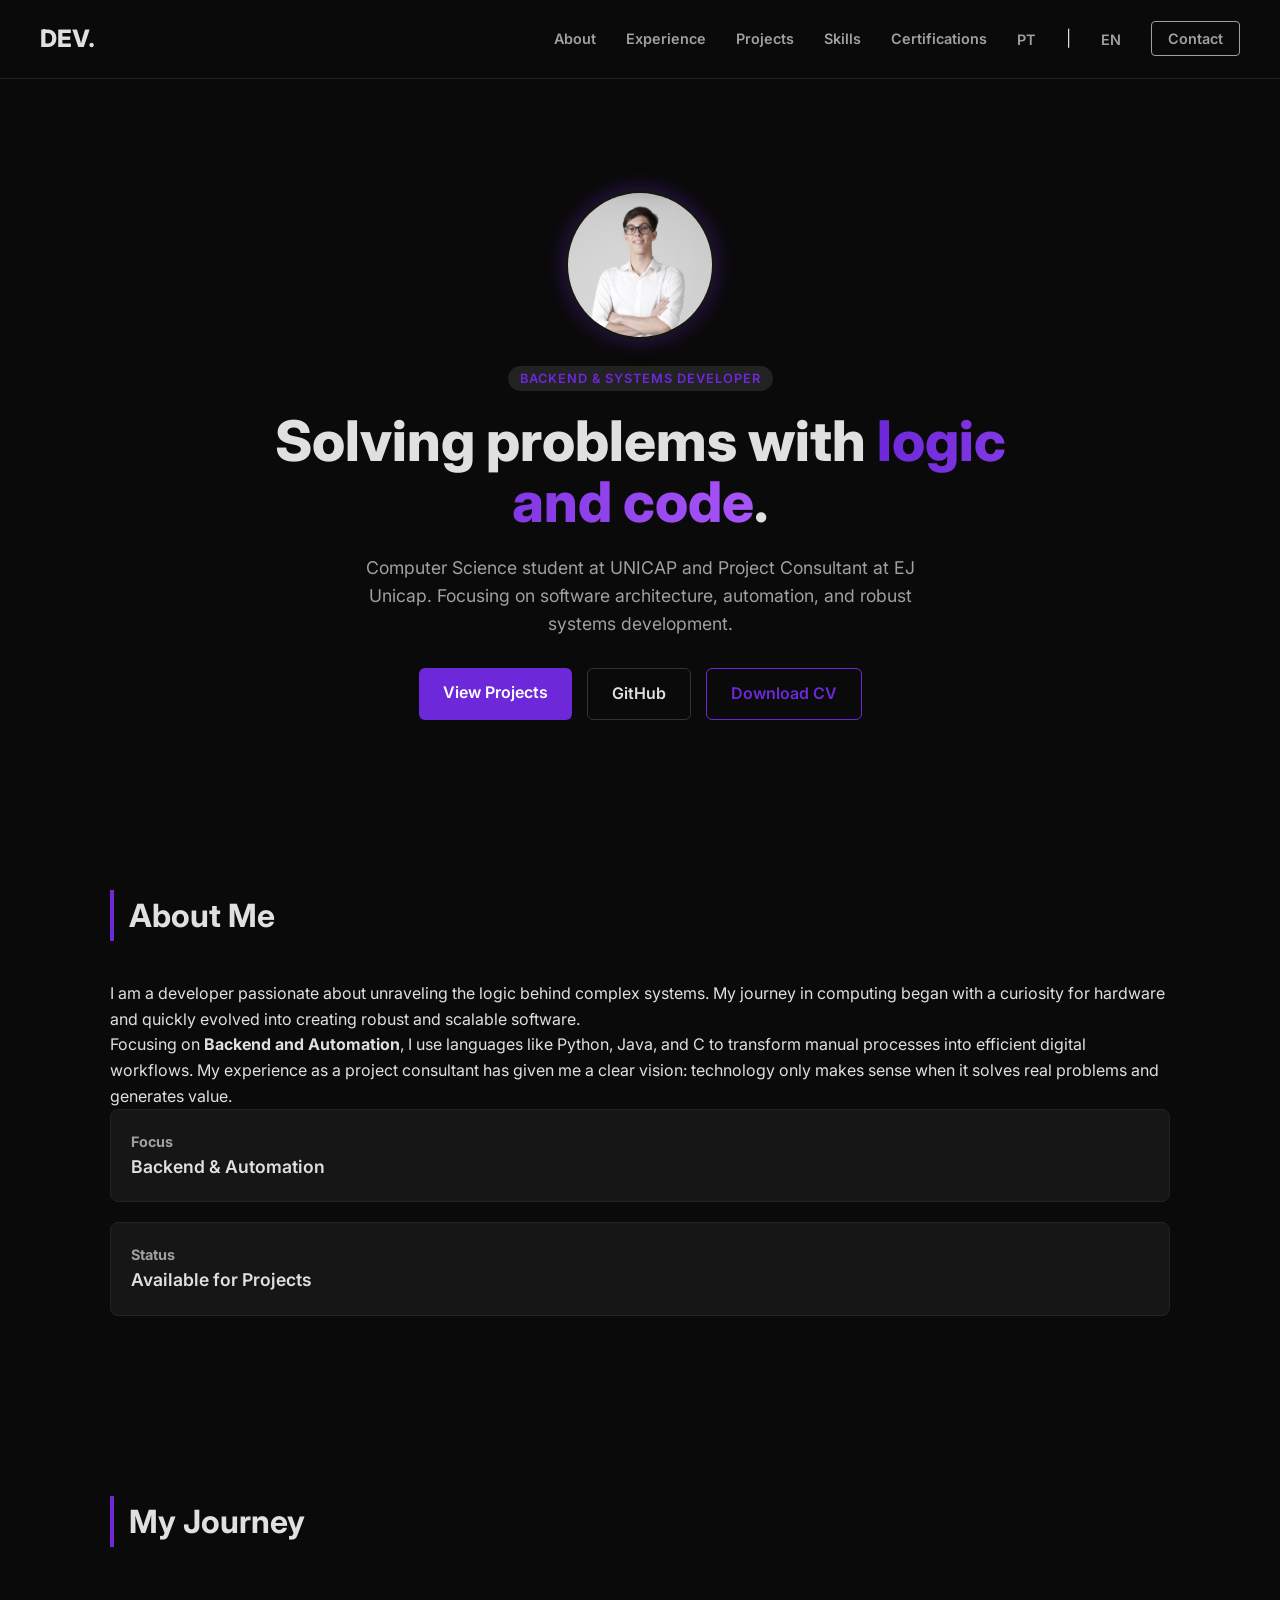
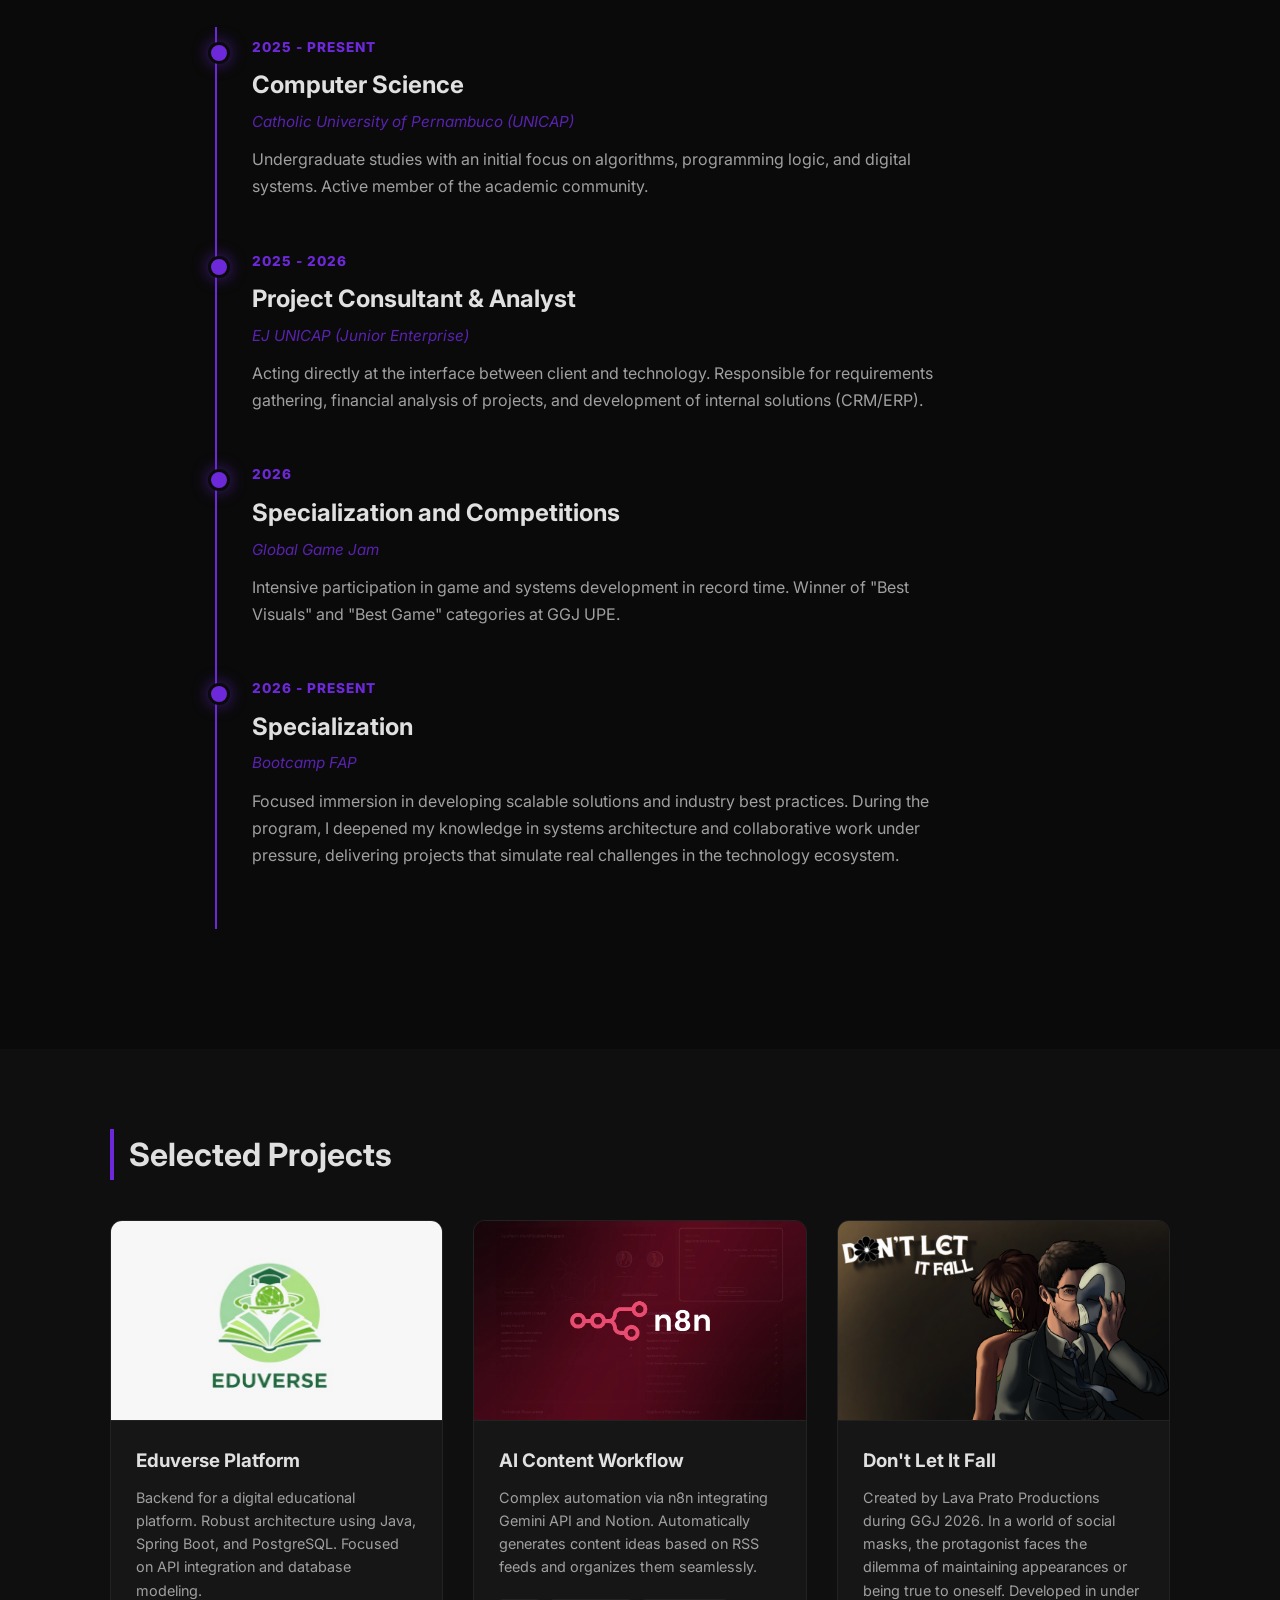
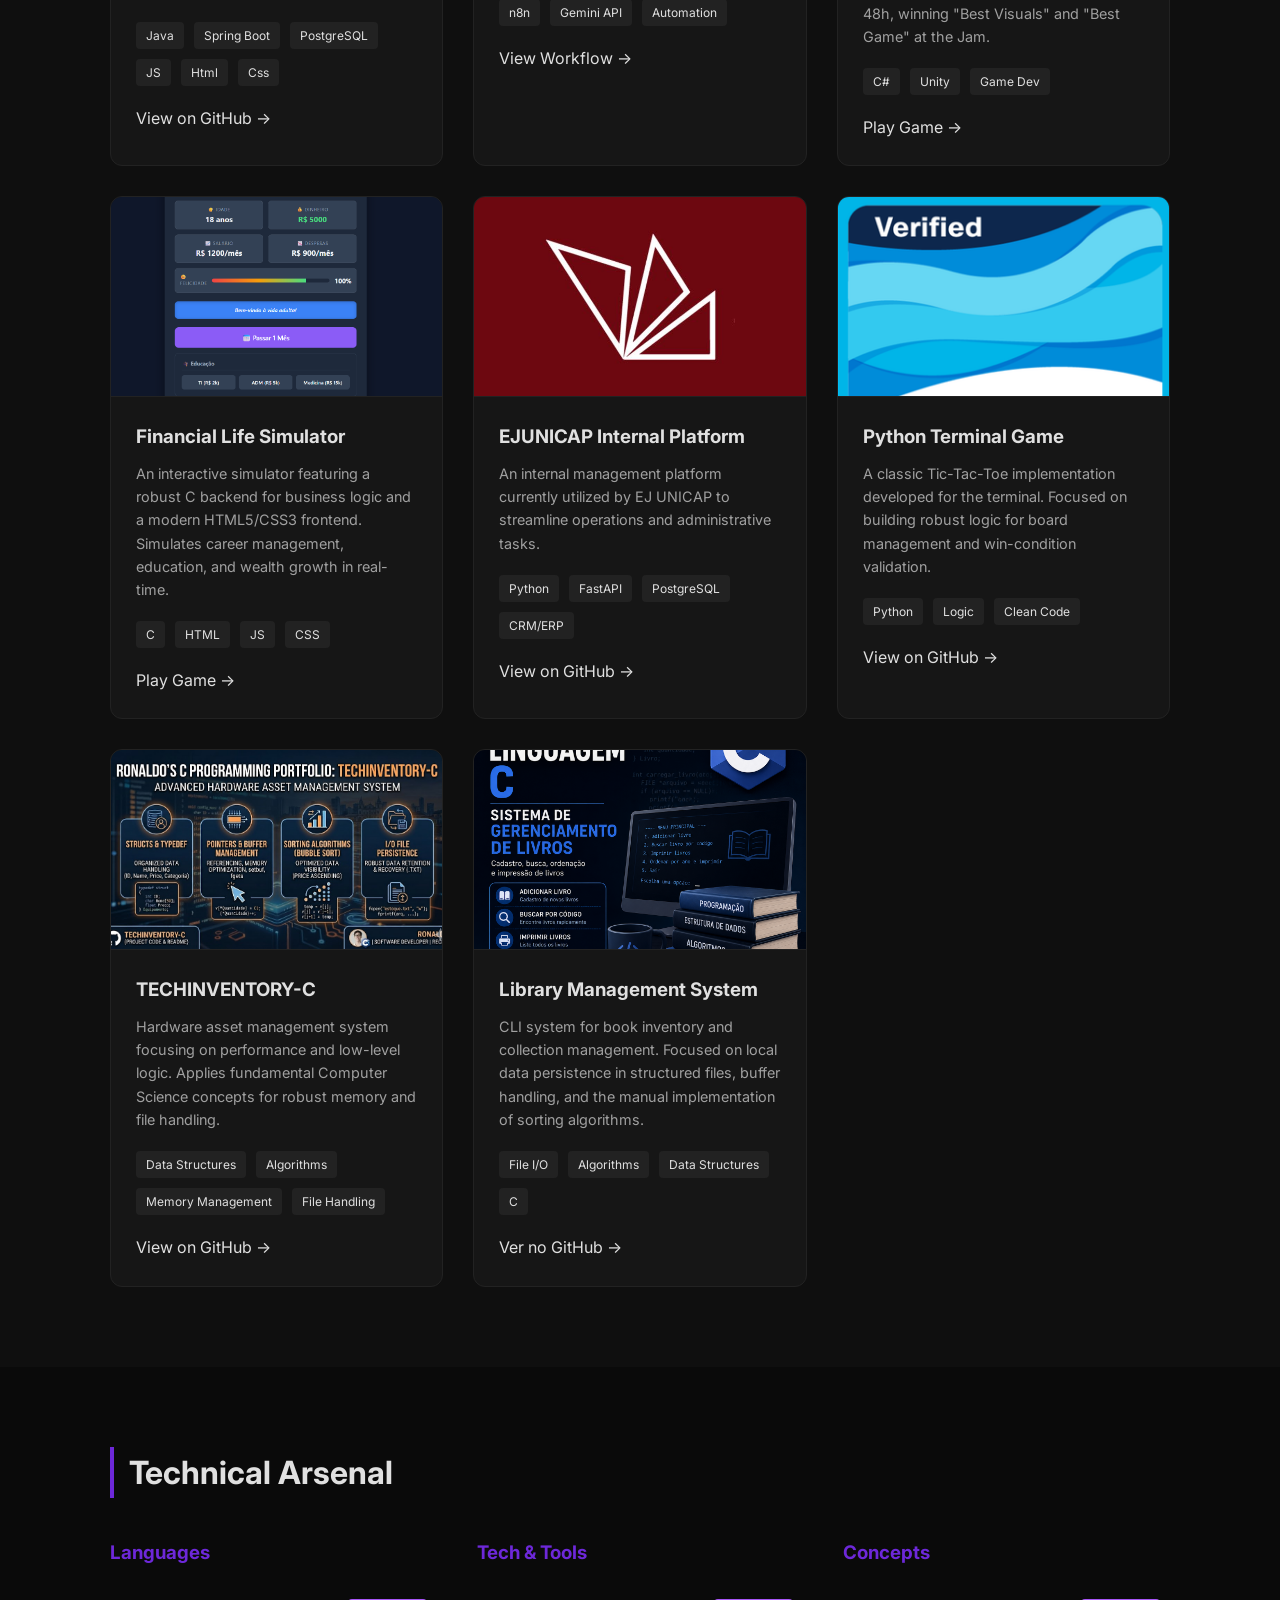
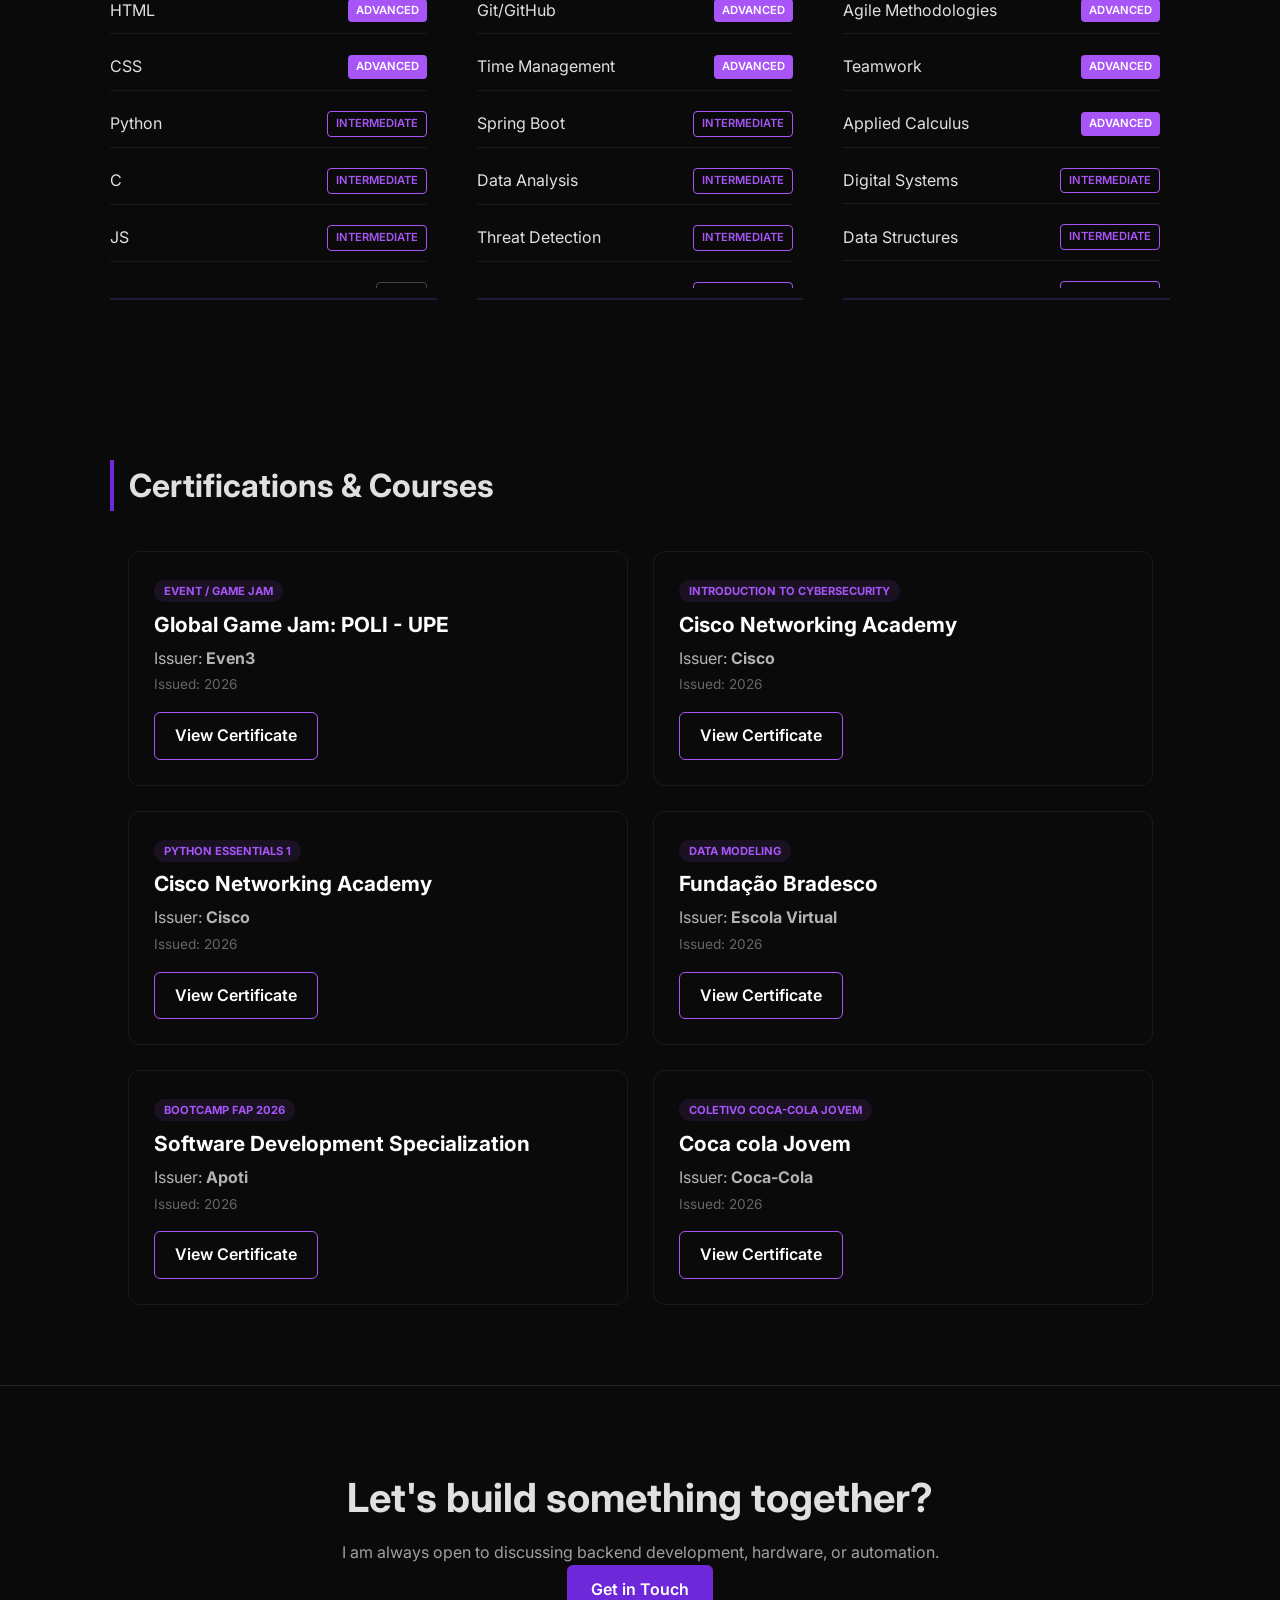
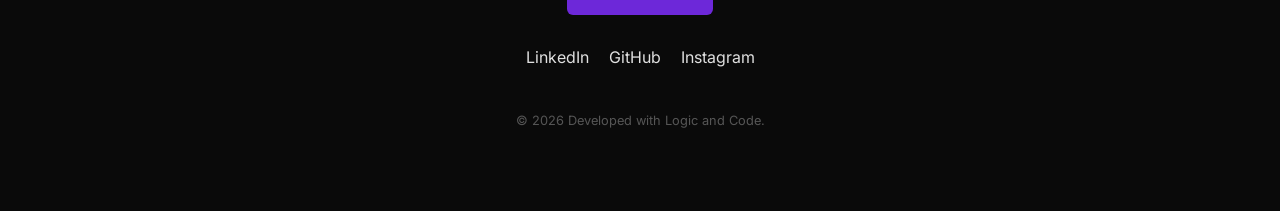
==== commit ceb92c1a: "asda" ====
--- a/index_en.html
+++ b/index_en.html
@@ -217,6 +217,20 @@
                         <a href="https://github.com/ronaldomalta/TechInventory-C.git" class="link-arrow" target="_blank">View on GitHub &rarr;</a>
                     </div>
                 </article>
+                <article class="project-card">
+                    <div class="project-image">
+                        <img src="/assets/imagens/gerenciador de biblioteca.png" alt="Backend Code" class="img-fluid">
+                    </div>
+                    <div class="project-info">
+                        <h3>Library Management System</h3>
+                        <p>CLI system for book inventory and collection management. Focused on local data persistence in structured files, buffer handling, and the manual implementation of sorting algorithms. </p>
+                        <div class="tags">
+                            <span>File I/O</span><span>Algorithms</span><span>Data Structures </span><span>C</span>
+                        </div>
+                        <a href="https://github.com/ronaldomalta/projeto_C_2GQ.git" class="link-arrow" target="_blank">Ver no GitHub &rarr;</a>
+                    </div>
+                </article>
+
 
             </div>
         </div>
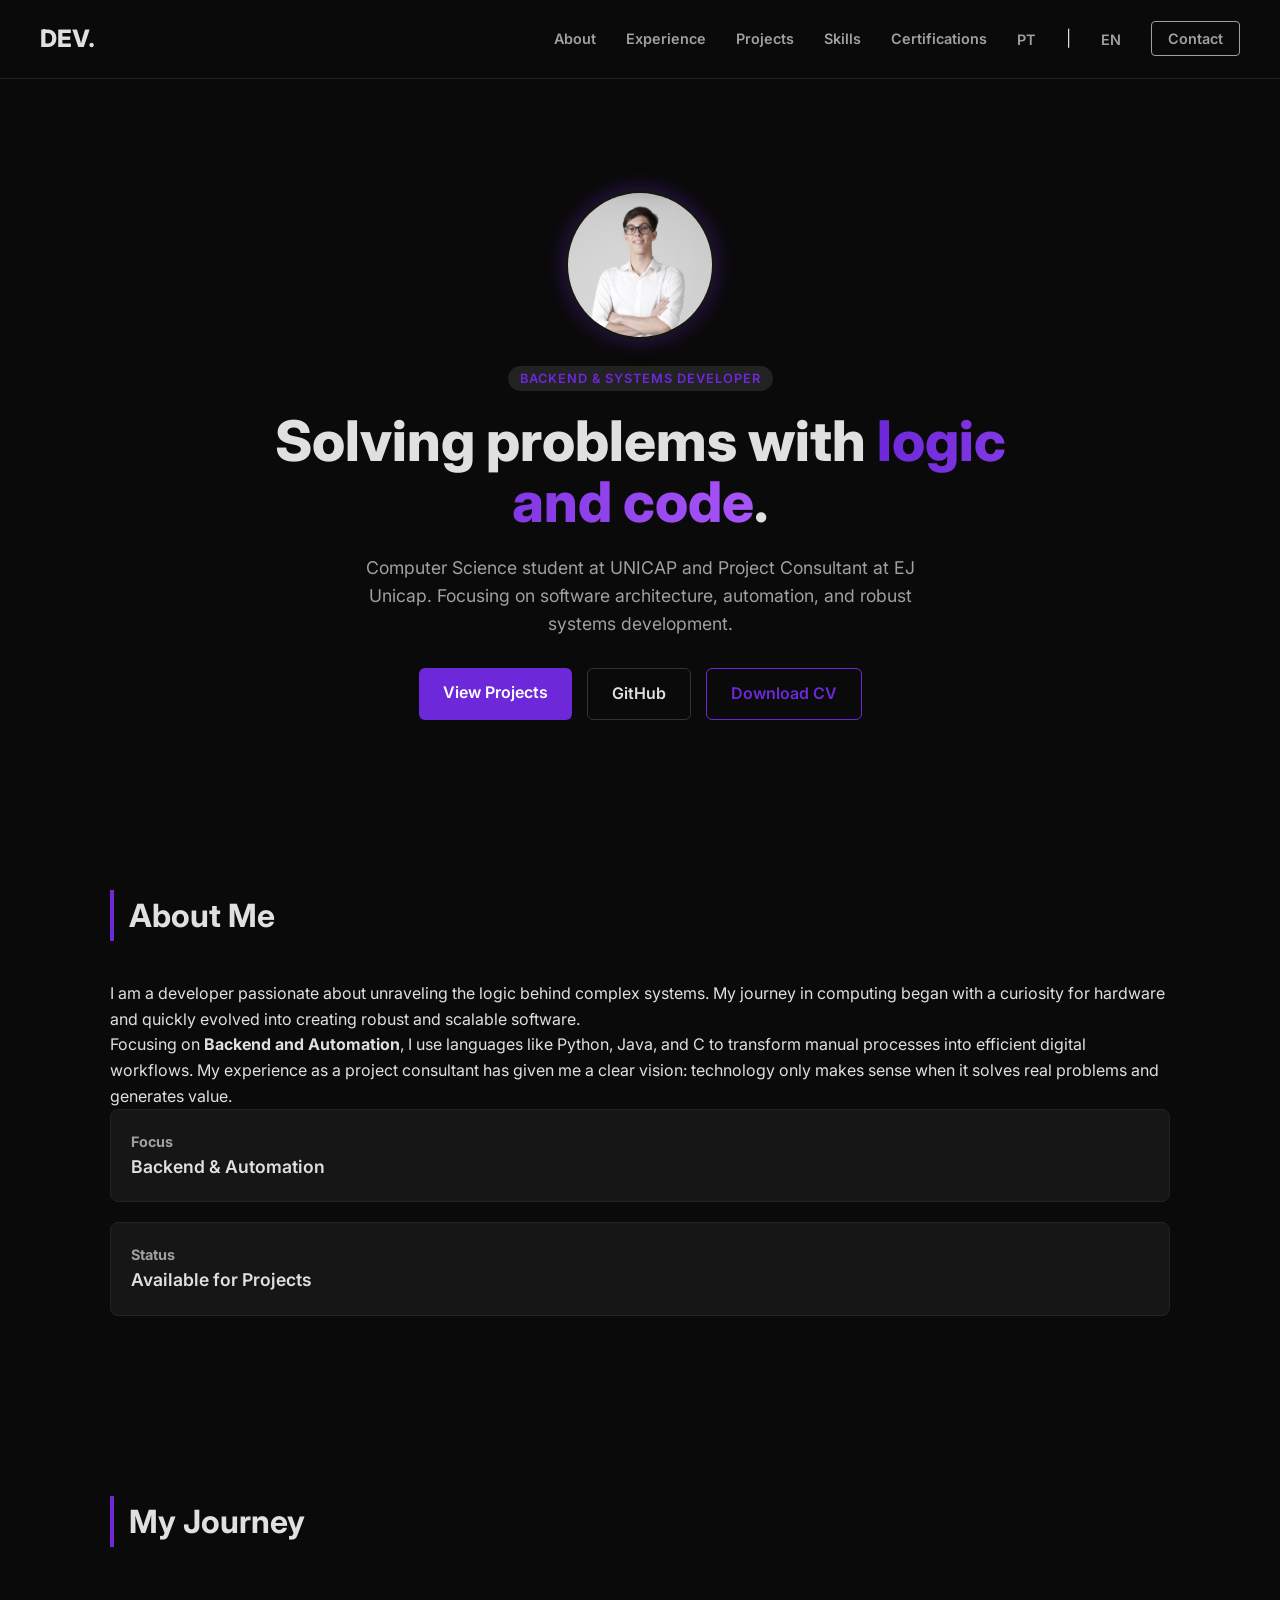
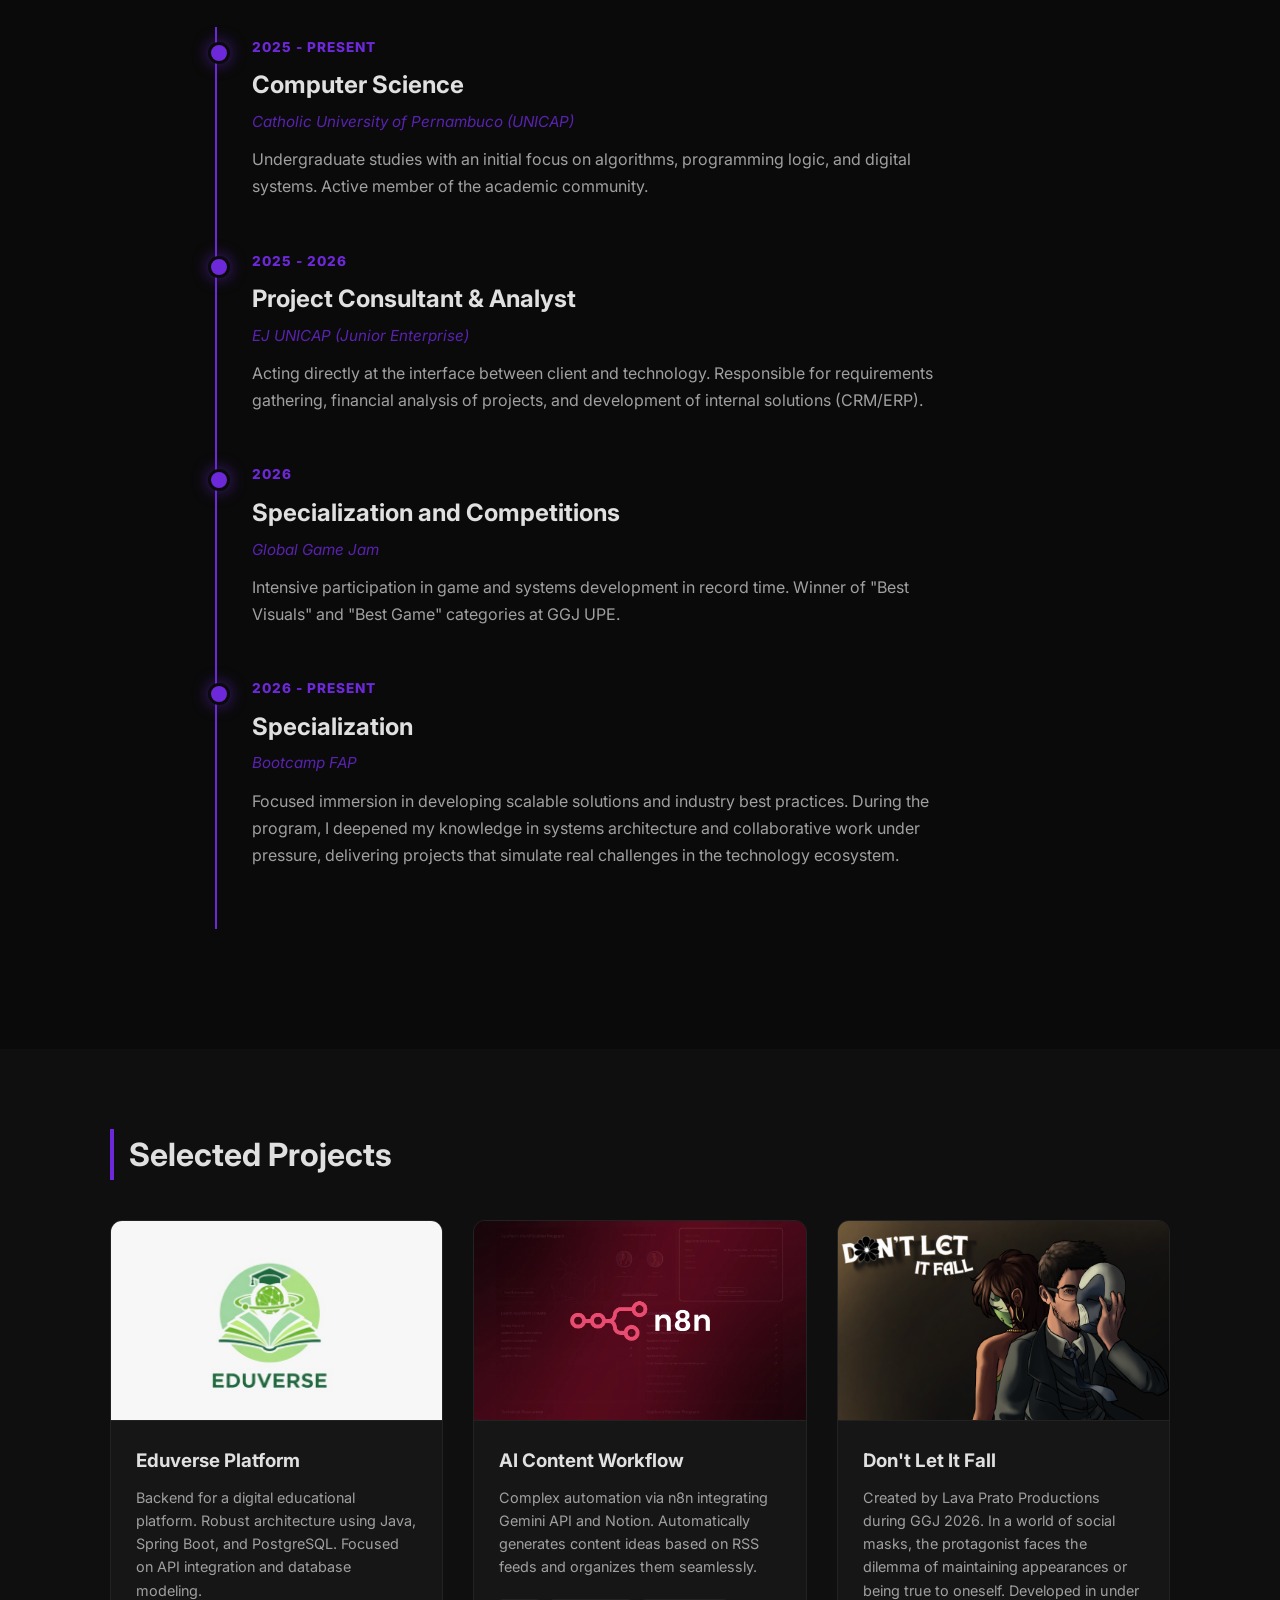
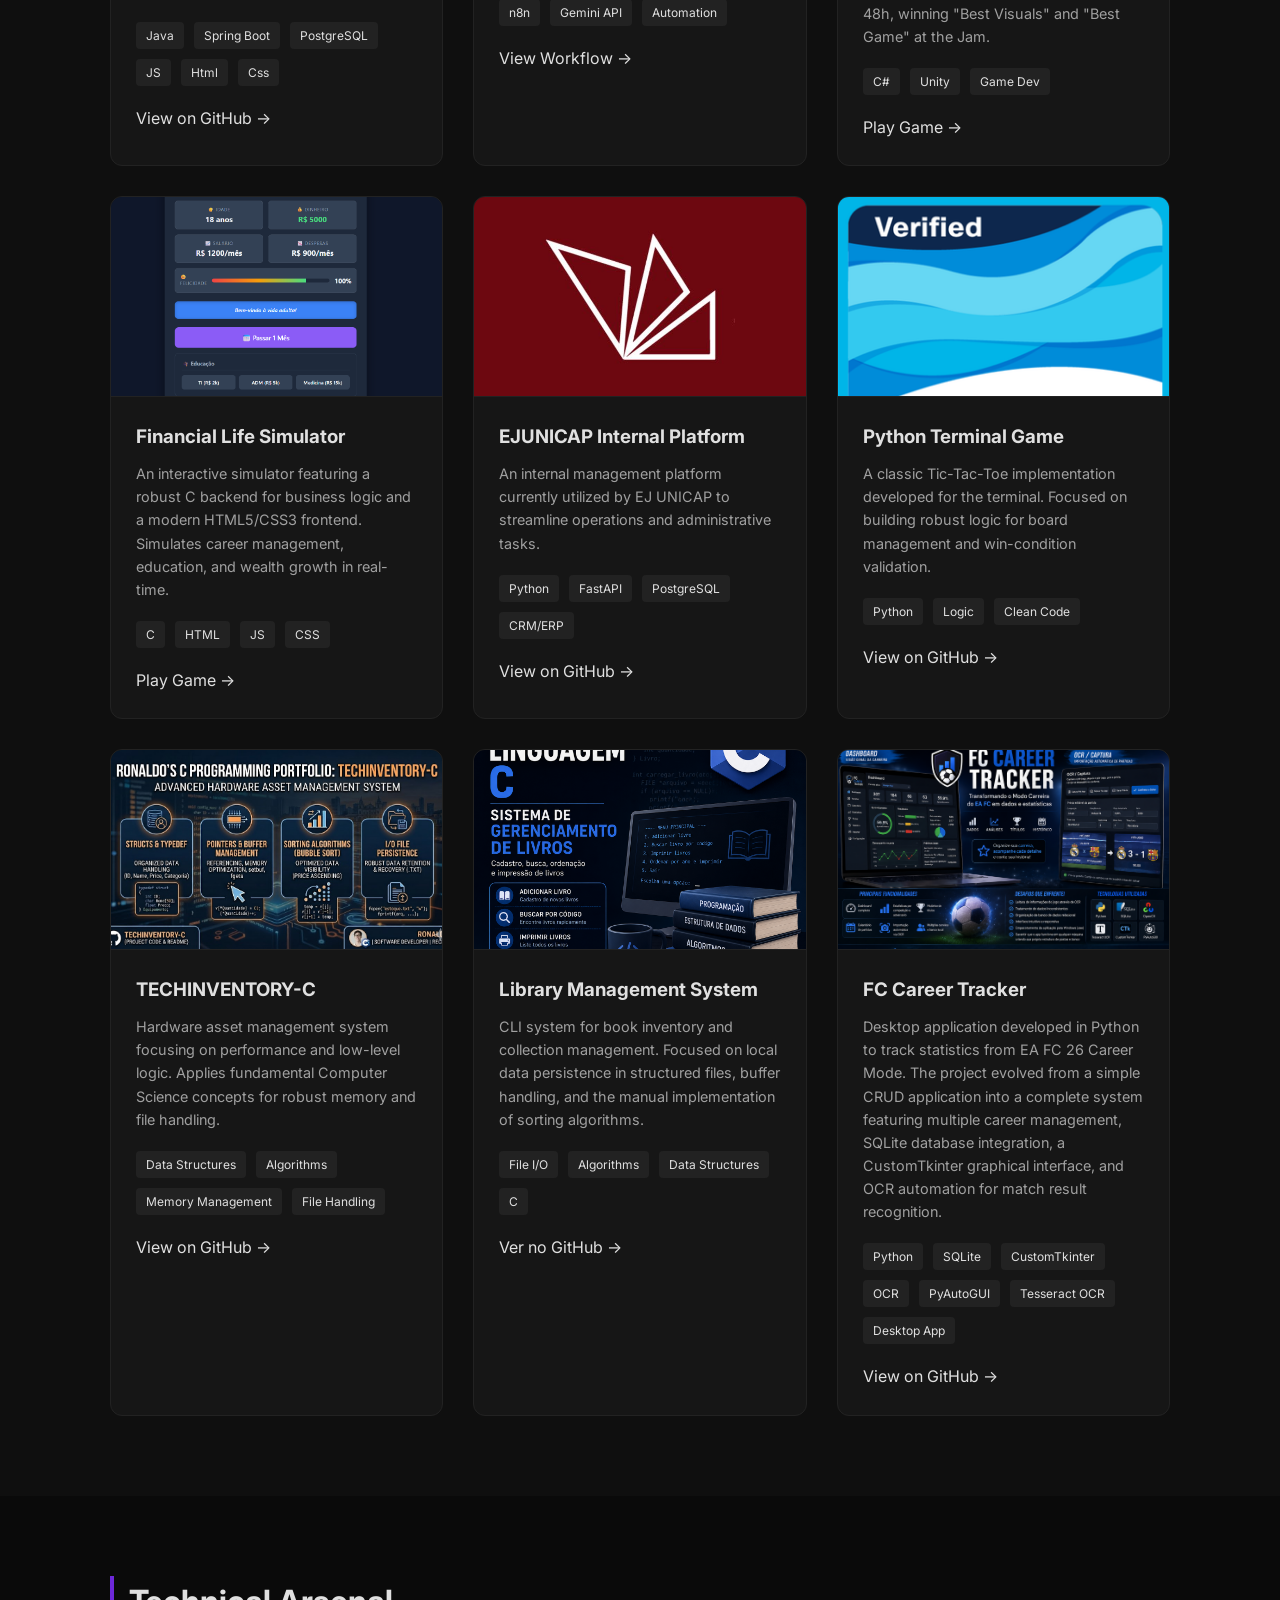
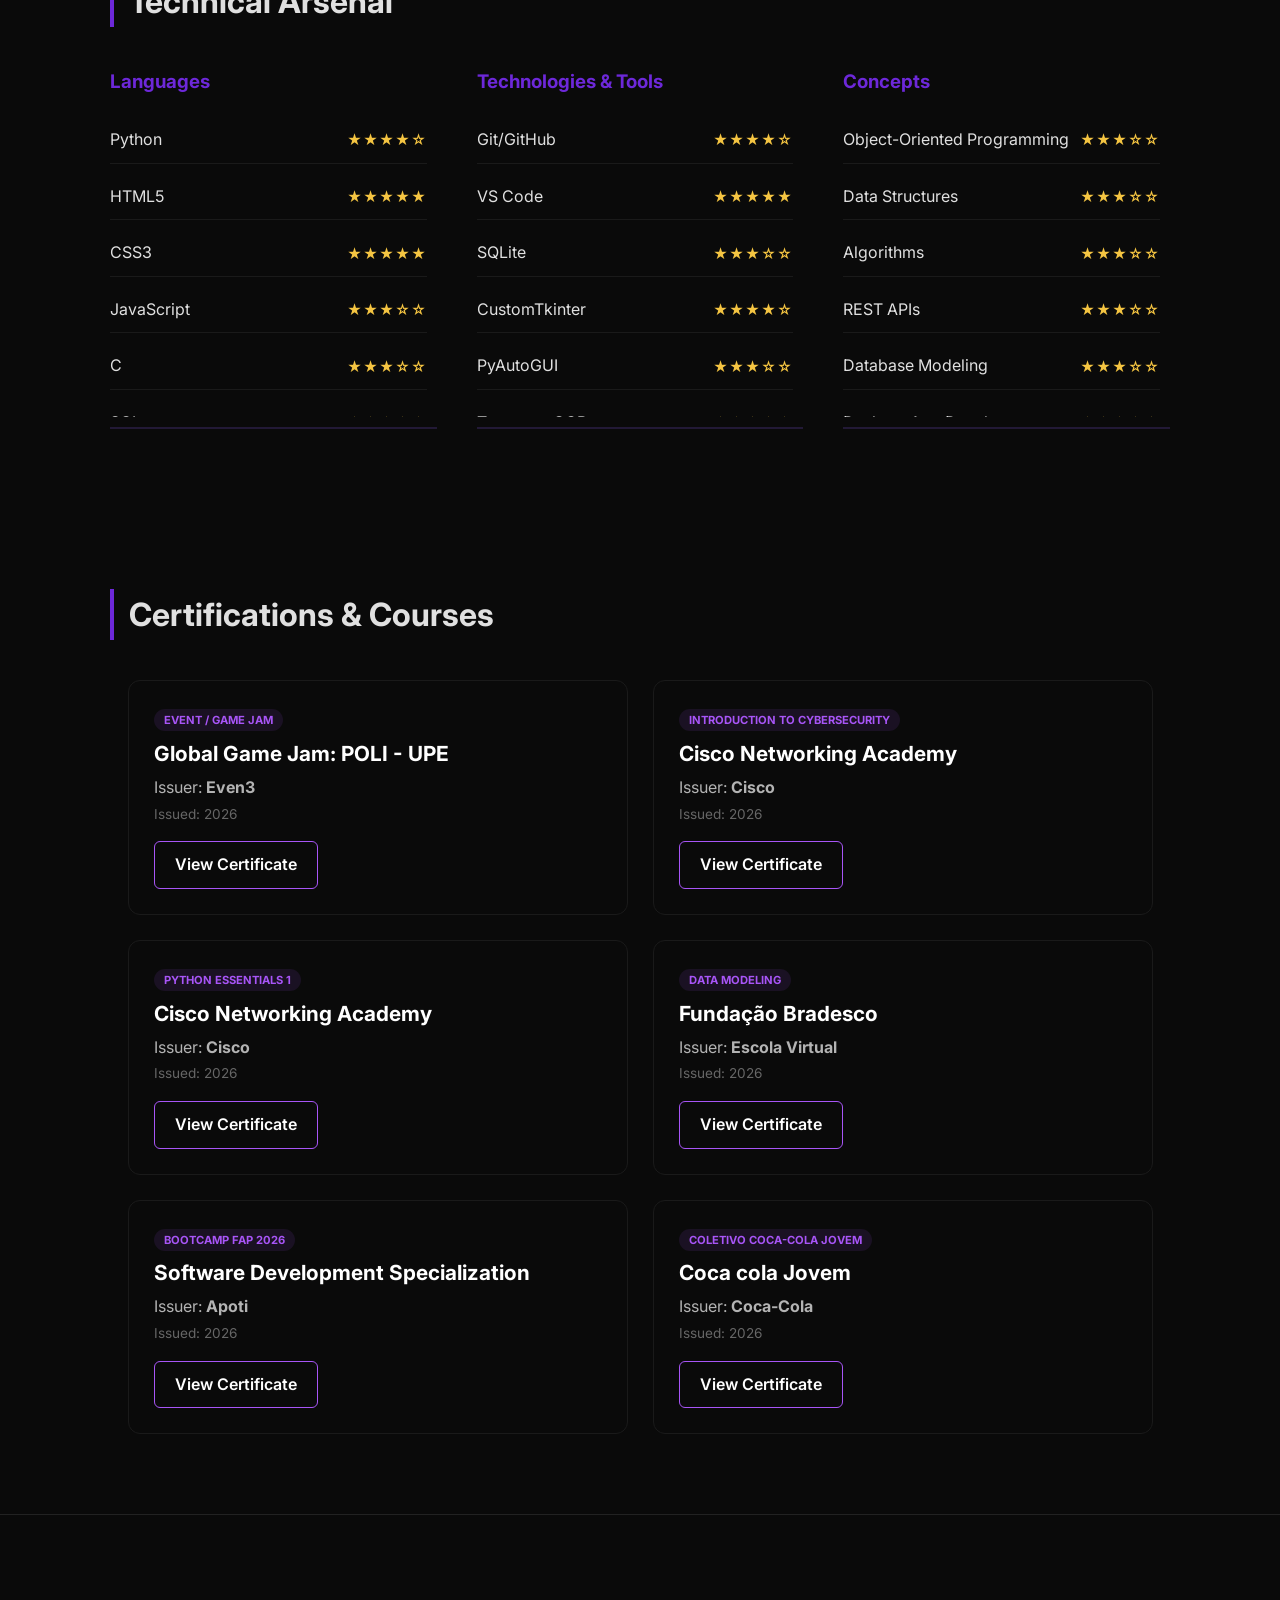
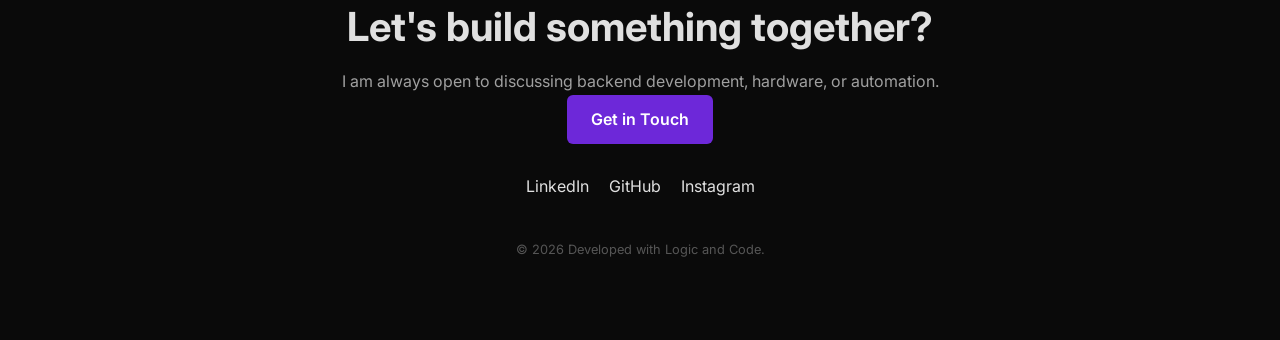
==== commit bb9c658a: "nova interface" ====
--- a/index_en.html
+++ b/index_en.html
@@ -231,6 +231,33 @@
                     </div>
                 </article>
 
+                <article class="project-card">
+                    <div class="project-image">
+                        <img src="/assets/imagens/fc_carrear.png" alt="FC Career Tracker" class="img-fluid">
+                    </div>
+                    <div class="project-info">
+                        <h3>FC Career Tracker</h3>
+                        <p>
+                            Desktop application developed in Python to track statistics from EA FC 26 Career Mode.
+                            The project evolved from a simple CRUD application into a complete system featuring
+                            multiple career management, SQLite database integration, a CustomTkinter graphical
+                            interface, and OCR automation for match result recognition.
+                        </p>
+                        <div class="tags">
+                            <span>Python</span>
+                            <span>SQLite</span>
+                            <span>CustomTkinter</span>
+                            <span>OCR</span>
+                            <span>PyAutoGUI</span>
+                            <span>Tesseract OCR</span>
+                            <span>Desktop App</span>
+                        </div>
+                        <a href="https://github.com/ronaldomalta/Career-Analytics-FC.git" class="link-arrow" target="_blank">
+                            View on GitHub &rarr;
+                        </a>
+                    </div>
+                </article>
+
 
             </div>
         </div>
@@ -239,58 +266,58 @@
     <section id="skills" class="section">
     <div class="container">
         <h2>Technical Arsenal</h2>
+
         <div class="skills-wrapper">
             
             <div class="skill-category">
                 <h3>Languages</h3>
                 <ul class="skill-list">
-                    <li>Java <span class="skill-level básico">Basic</span></li>
-                    <li>Python <span class="skill-level intermediário">Intermediate</span></li>
-                    <li>C# <span class="skill-level básico">Basic</span></li>
-                    <li>C <span class="skill-level intermediário">Intermediate</span></li>
-                    <li>JS <span class="skill-level intermediário">Intermediate</span></li>
-                    <li>HTML <span class="skill-level avançado">Advanced</span></li>
-                    <li>CSS <span class="skill-level avançado">Advanced</span></li>
+                    <li>Python <span class="skill-stars">★★★★☆</span></li>
+                    <li>HTML5 <span class="skill-stars">★★★★★</span></li>
+                    <li>CSS3 <span class="skill-stars">★★★★★</span></li>
+                    <li>JavaScript <span class="skill-stars">★★★☆☆</span></li>
+                    <li>C <span class="skill-stars">★★★☆☆</span></li>
+                    <li>SQL <span class="skill-stars">★★★☆☆</span></li>
+                    <li>Java <span class="skill-stars">★★☆☆☆</span></li>
+                    <li>C# <span class="skill-stars">★★☆☆☆</span></li>
                 </ul>
             </div>
 
             <div class="skill-category">
-                <h3>Tech & Tools</h3>
+                <h3>Technologies & Tools</h3>
                 <ul class="skill-list">
-                    <li>Spring Boot <span class="skill-level intermediário">Intermediate</span></li>
-                    <li>Unity Engine <span class="skill-level básico">Basic</span></li>
-                    <li>n8n <span class="skill-level básico">Basic</span></li>
-                    <li>Git/GitHub <span class="skill-level avançado">Advanced</span></li>
-                    <li>Data Analysis <span class="skill-level intermediário">Intermediate</span></li>
-                    <li>Time Management <span class="skill-level avançado">Advanced</span></li>
-                    <li>Threat Detection <span class="skill-level intermediário">Intermediate</span></li>
-                    <li>Network Security <span class="skill-level básico">Basic</span></li>
-                    <li>Scripting & Debugging <span class="skill-level intermediário">Intermediate</span></li>
-                    <li>Full Stack Development <span class="skill-level intermediário">Intermediate</span></li>
+                    <li>Git/GitHub <span class="skill-stars">★★★★☆</span></li>
+                    <li>VS Code <span class="skill-stars">★★★★★</span></li>
+                    <li>SQLite <span class="skill-stars">★★★☆☆</span></li>
+                    <li>CustomTkinter <span class="skill-stars">★★★★☆</span></li>
+                    <li>PyAutoGUI <span class="skill-stars">★★★☆☆</span></li>
+                    <li>Tesseract OCR <span class="skill-stars">★★★☆☆</span></li>
+                    <li>Spring Boot <span class="skill-stars">★★★☆☆</span></li>
+                    <li>Unity Engine <span class="skill-stars">★★☆☆☆</span></li>
+                    <li>n8n <span class="skill-stars">★★☆☆☆</span></li>
                 </ul>
             </div>
 
             <div class="skill-category">
                 <h3>Concepts</h3>
                 <ul class="skill-list">
-                    <li>Agile Methodologies <span class="skill-level avançado">Advanced</span></li>
-                    <li>Teamwork <span class="skill-level avançado">Advanced</span></li>
-                    <li>Digital Systems <span class="skill-level intermediário">Intermediate</span></li>
-                    <li>Data Structures <span class="skill-level intermediário">Intermediate</span></li>
-                    <li>SQL <span class="skill-level básico">Basic</span></li>
-                    <li>Applied Calculus <span class="skill-level avançado">Advanced</span></li>
-                    <li>REST API <span class="skill-level intermediário">Intermediate</span></li>
-                    <li>Financial Analysis <span class="skill-level intermediário">Intermediate</span></li>
-                    <li>English <span class="skill-level intermediário">Intermediate B1</span></li>
-                    <li>Cybersecurity <span class="skill-level intermediário">Intermediate</span></li>
-                    <li>CIA Triad <span class="skill-level intermediário">Intermediate</span></li>
-                    <li>Data Privacy <span class="skill-level intermediário">Intermediate</span></li>
-                    <li>Algorithmic Thinking <span class="skill-level intermediário">Intermediate</span></li>
-                    <li>Best Practices <span class="skill-level básico">Basic</span></li>
+                    <li>Object-Oriented Programming <span class="skill-stars">★★★☆☆</span></li>
+                    <li>Data Structures <span class="skill-stars">★★★☆☆</span></li>
+                    <li>Algorithms <span class="skill-stars">★★★☆☆</span></li>
+                    <li>REST APIs <span class="skill-stars">★★★☆☆</span></li>
+                    <li>Database Modeling <span class="skill-stars">★★★☆☆</span></li>
+                    <li>Desktop App Development <span class="skill-stars">★★★★☆</span></li>
+                    <li>Full Stack Development <span class="skill-stars">★★★☆☆</span></li>
+                    <li>Debugging & Troubleshooting <span class="skill-stars">★★★☆☆</span></li>
+                    <li>Agile Methodologies <span class="skill-stars">★★★★☆</span></li>
+                    <li>Teamwork <span class="skill-stars">★★★★☆</span></li>
+                    <li>Data Analysis <span class="skill-stars">★★★☆☆</span></li>
+                    <li>Cybersecurity Fundamentals <span class="skill-stars">★★★☆☆</span></li>
+                    <li>English <span class="skill-stars">★★★☆☆</span></li>
                 </ul>
             </div>
 
-        </div>        
+        </div>
     </div>
 </section>
 
--- a/css/style.css
+++ b/css/style.css
@@ -836,4 +836,11 @@
 .timeline {
     padding-top: 10px;
     padding-bottom: 10px;
+}
+
+.skill-stars {
+    color: #f5c542;
+    font-size: 0.9rem;
+    letter-spacing: 1px;
+    font-weight: 600;
 }
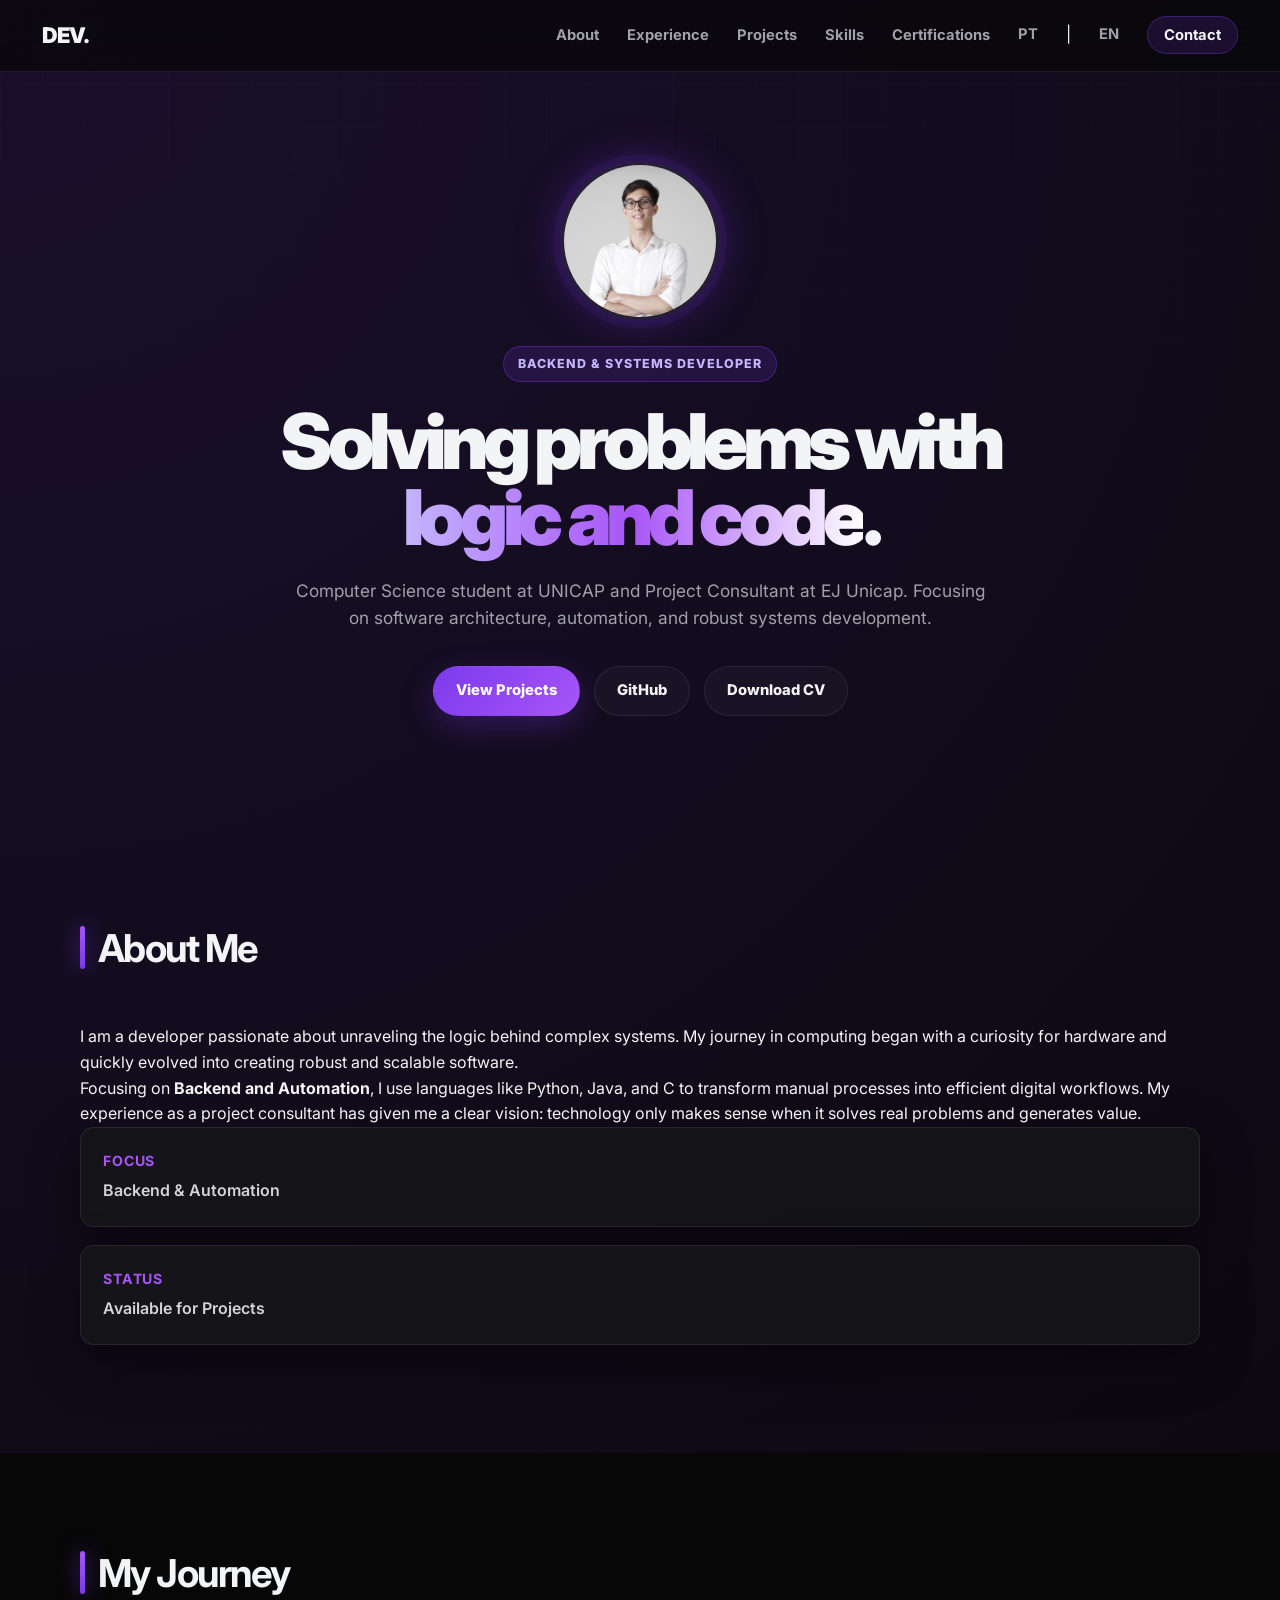
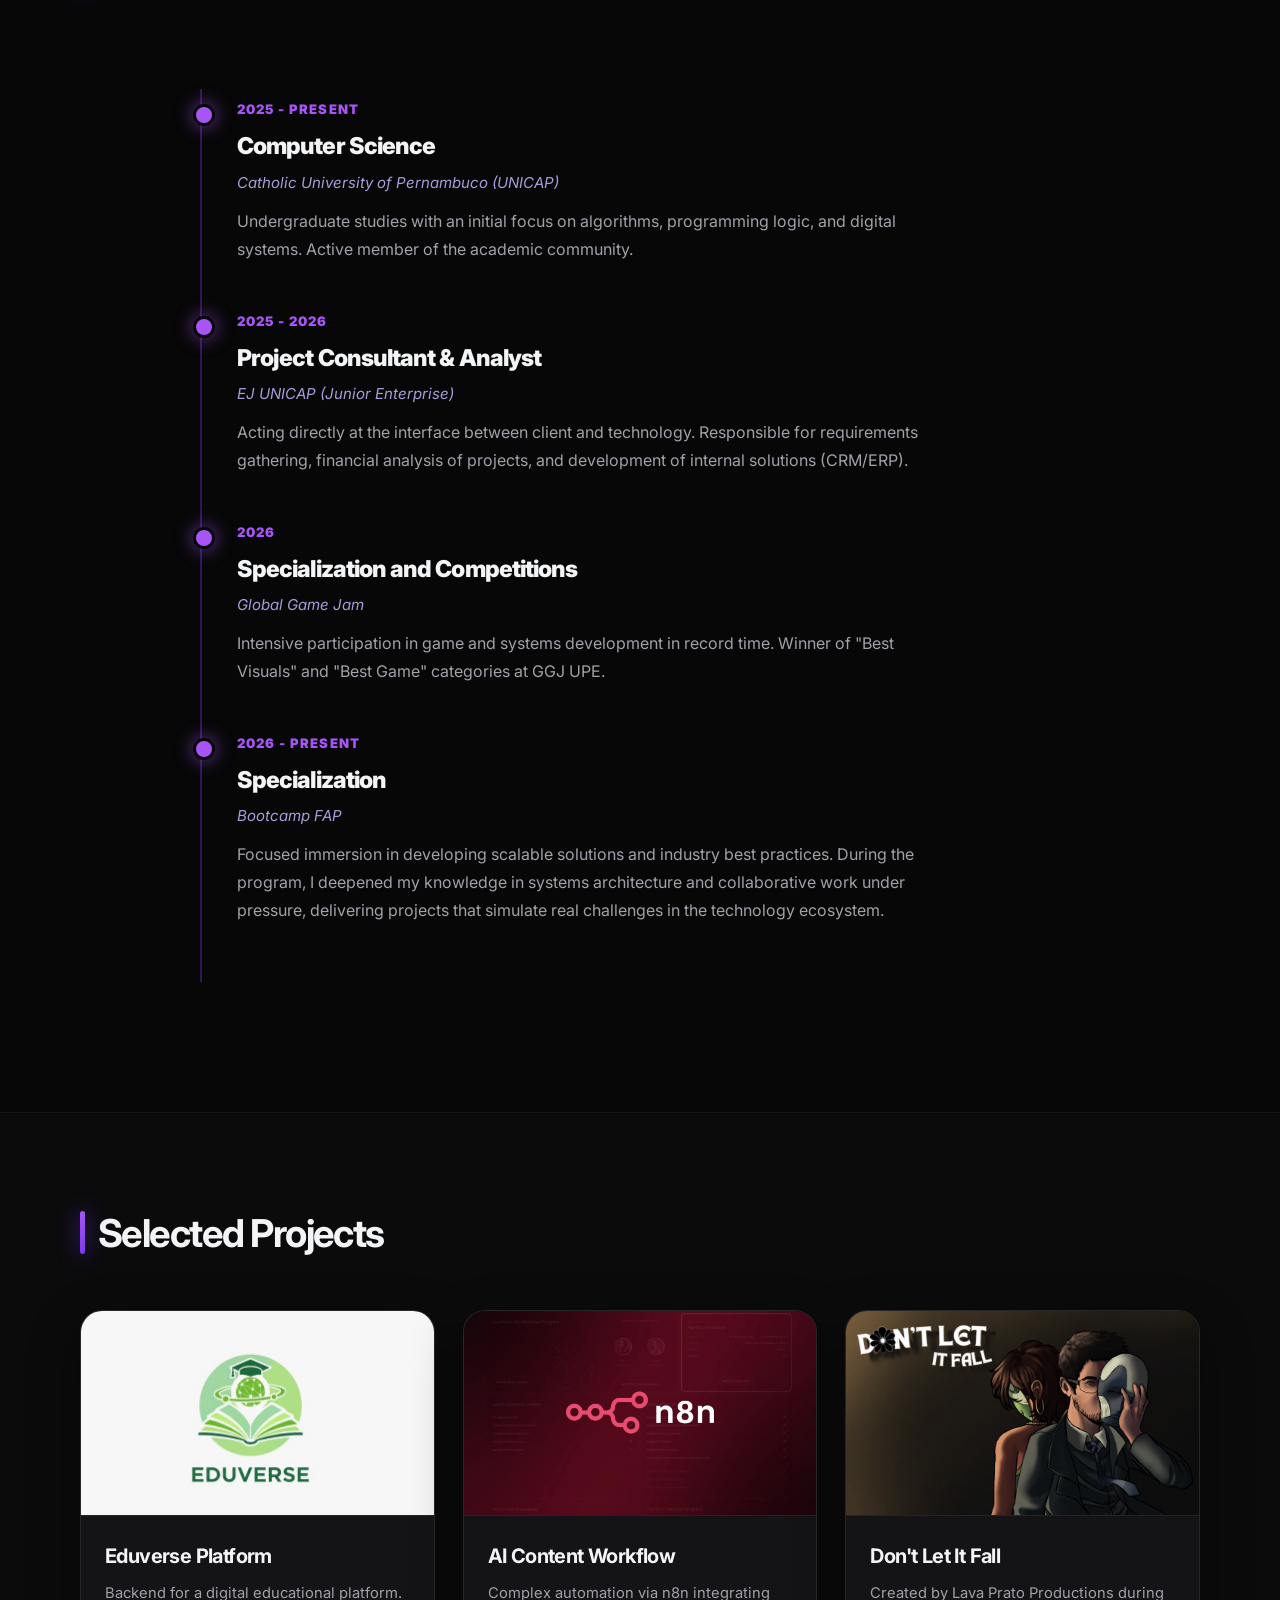
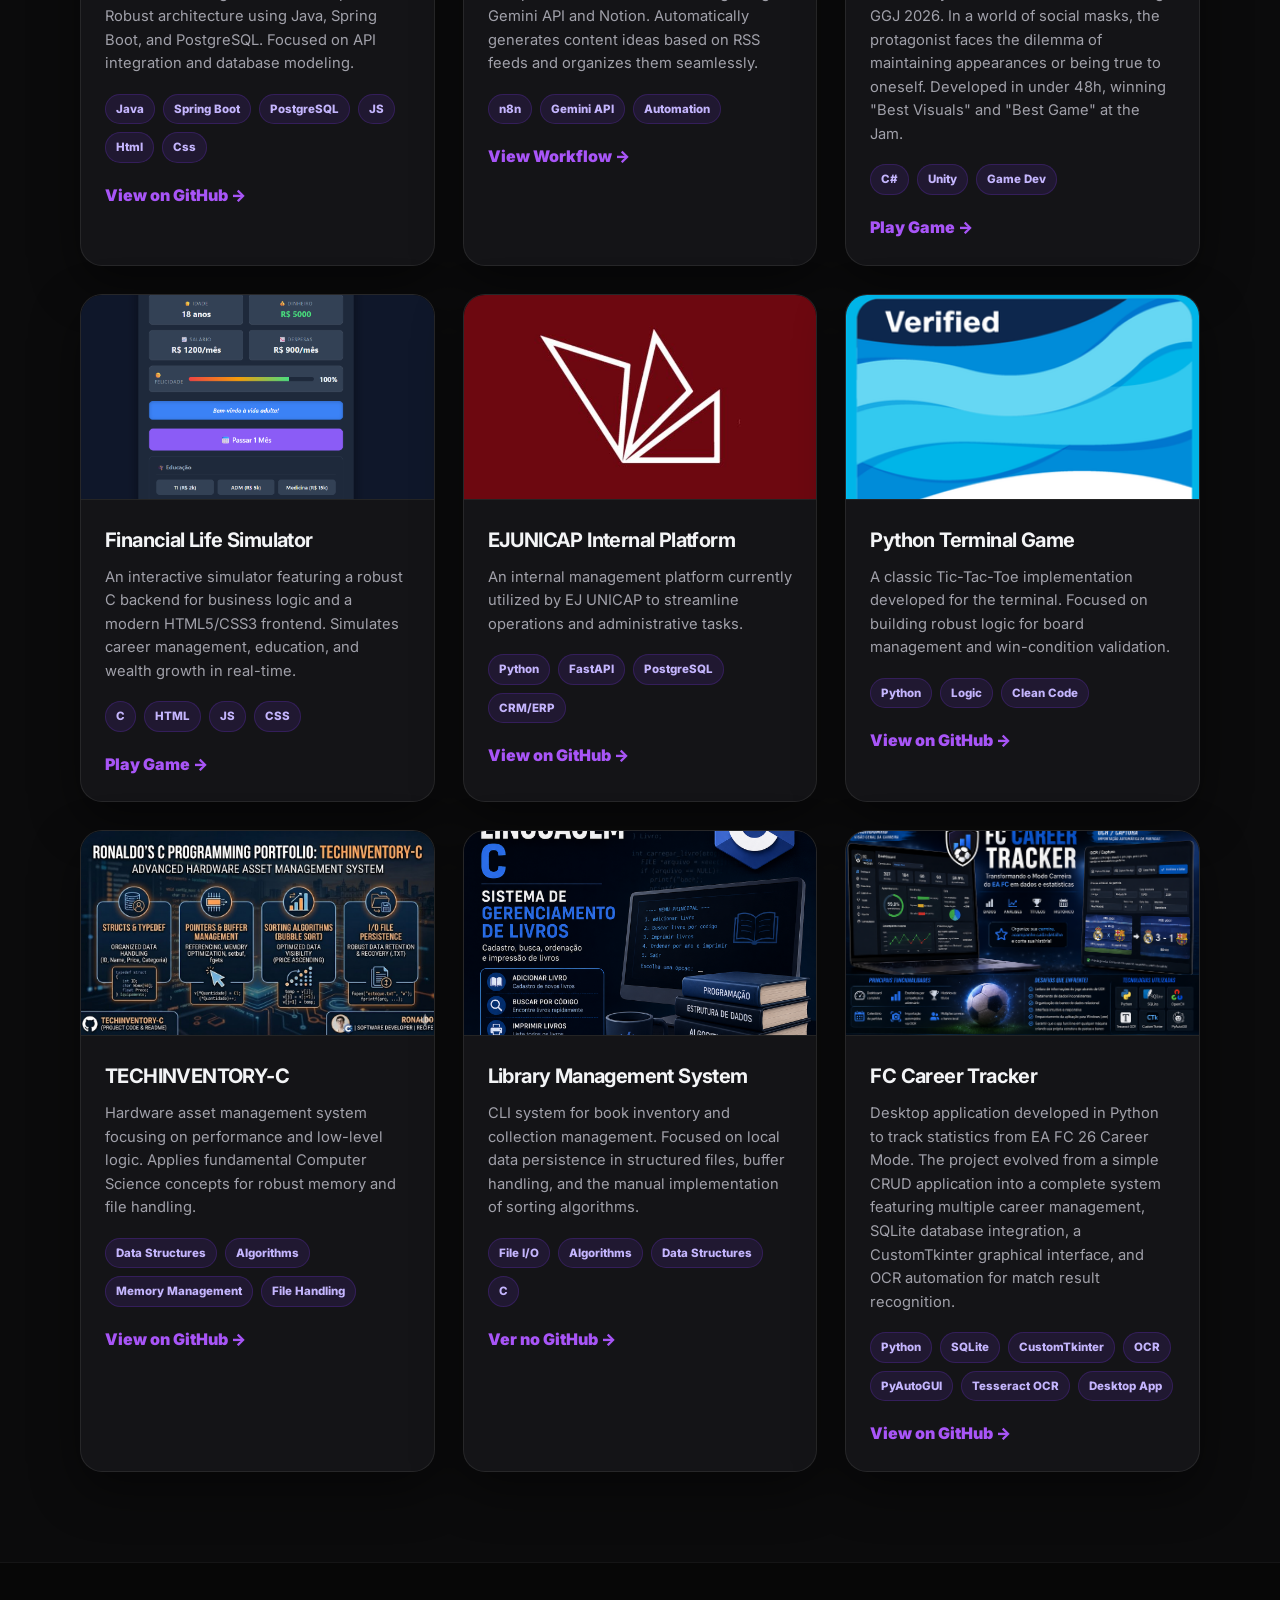
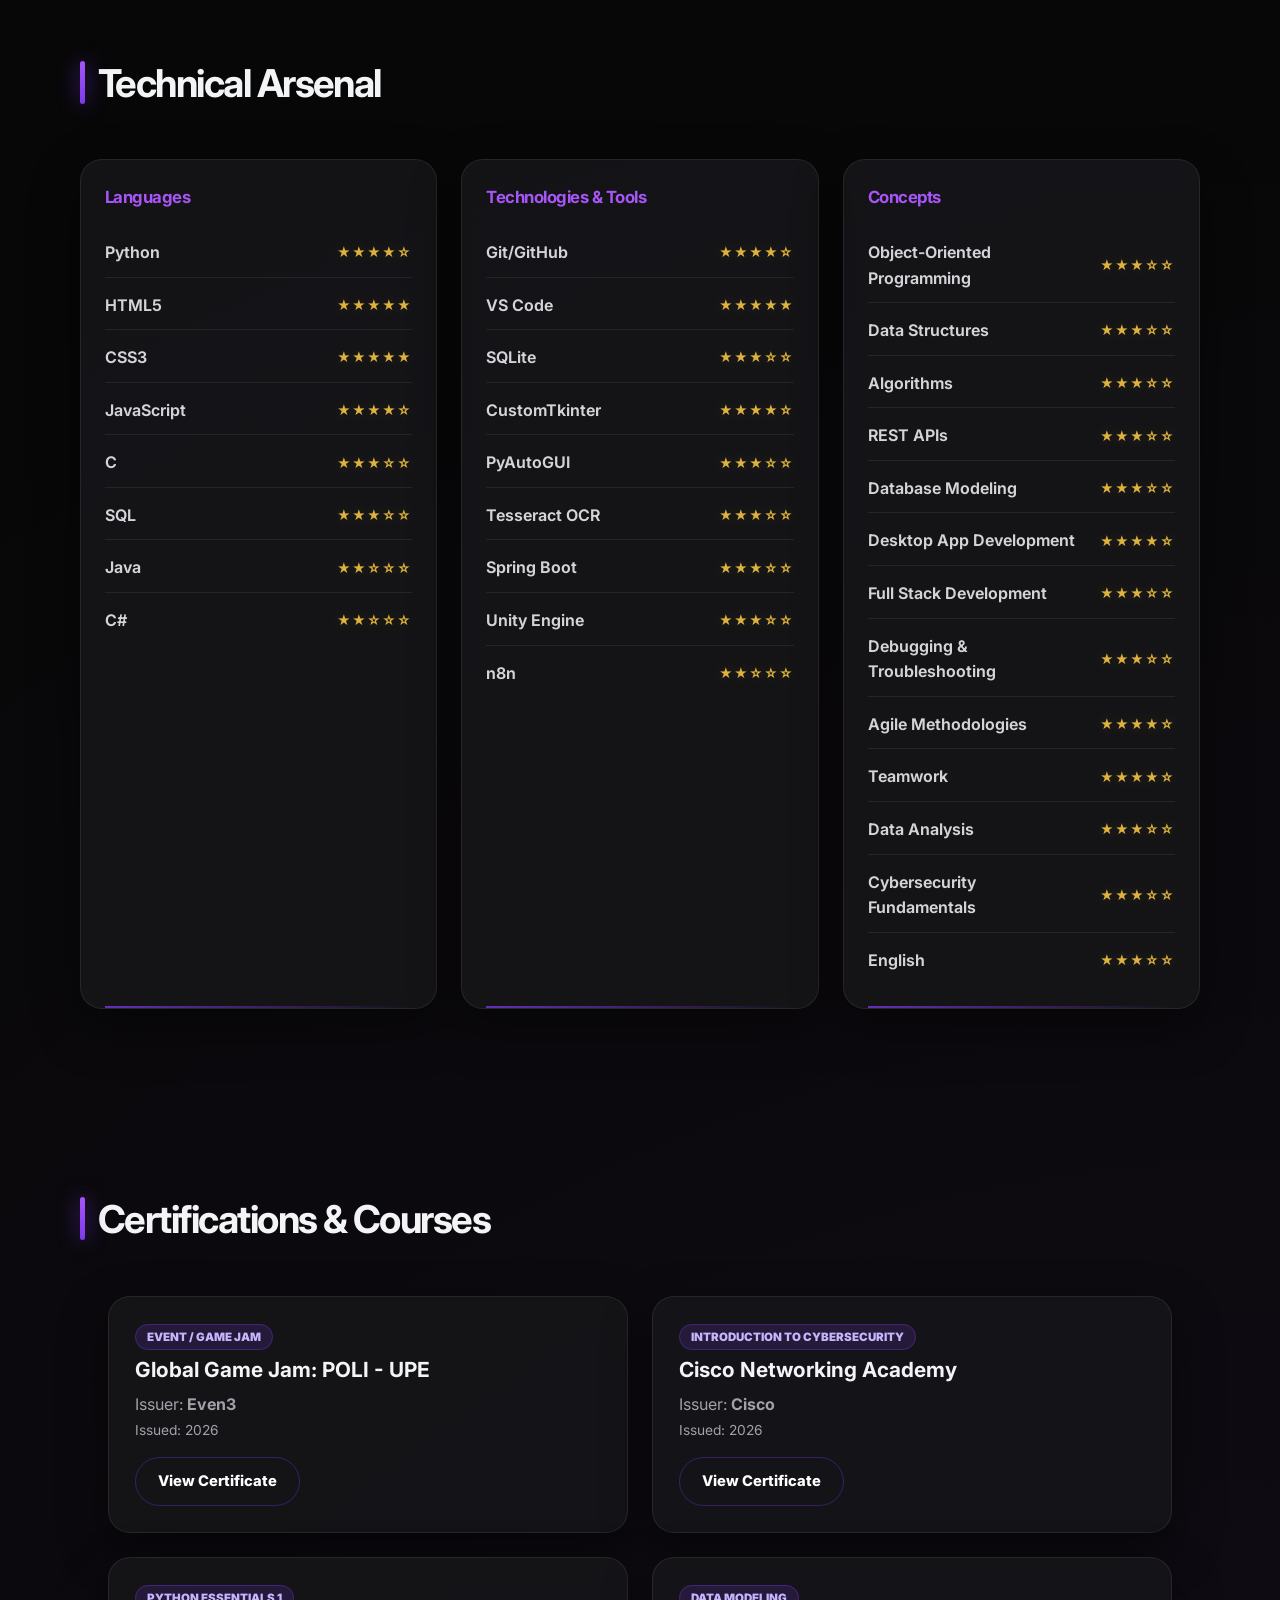
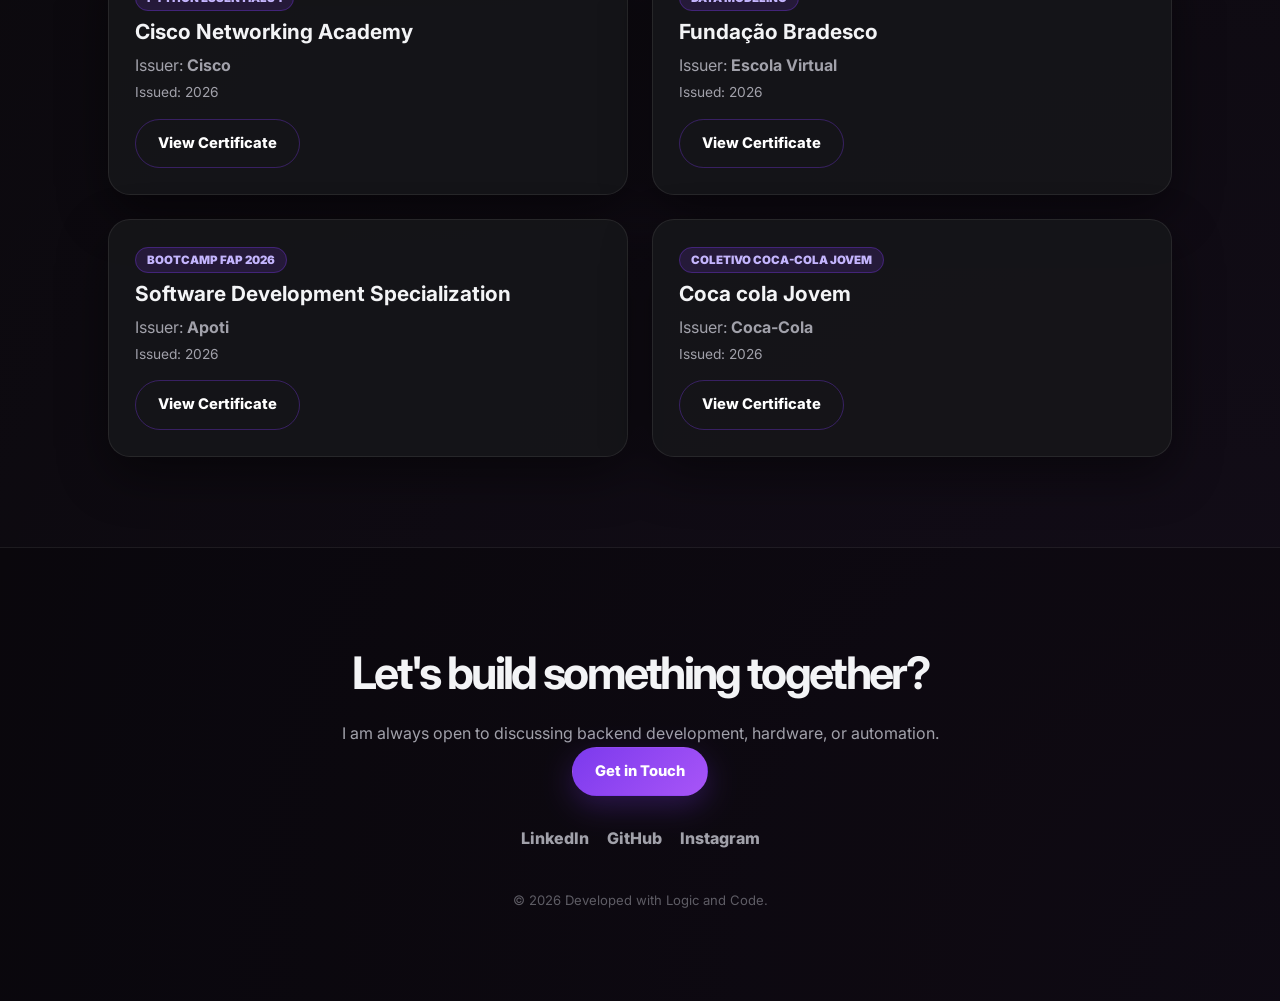
==== commit 3ab659c1: "atualizacao de nivel" ====
--- a/index_en.html
+++ b/index_en.html
@@ -4,7 +4,7 @@
     <meta charset="UTF-8">
     <meta name="viewport" content="width=device-width, initial-scale=1.0">
     <title>Portfolio | Consultant & Developer</title>
-    <link rel="stylesheet" href="css/style.css">
+    <link rel="stylesheet" href="/css/style-premium.css">
     <link href="https://fonts.googleapis.com/css2?family=Inter:wght@400;600;800&display=swap" rel="stylesheet">
 </head>
 <body>
@@ -275,7 +275,7 @@
                     <li>Python <span class="skill-stars">★★★★☆</span></li>
                     <li>HTML5 <span class="skill-stars">★★★★★</span></li>
                     <li>CSS3 <span class="skill-stars">★★★★★</span></li>
-                    <li>JavaScript <span class="skill-stars">★★★☆☆</span></li>
+                    <li>JavaScript <span class="skill-stars">★★★★☆</span></li>
                     <li>C <span class="skill-stars">★★★☆☆</span></li>
                     <li>SQL <span class="skill-stars">★★★☆☆</span></li>
                     <li>Java <span class="skill-stars">★★☆☆☆</span></li>
@@ -293,7 +293,7 @@
                     <li>PyAutoGUI <span class="skill-stars">★★★☆☆</span></li>
                     <li>Tesseract OCR <span class="skill-stars">★★★☆☆</span></li>
                     <li>Spring Boot <span class="skill-stars">★★★☆☆</span></li>
-                    <li>Unity Engine <span class="skill-stars">★★☆☆☆</span></li>
+                    <li>Unity Engine <span class="skill-stars">★★★☆☆</span></li>
                     <li>n8n <span class="skill-stars">★★☆☆☆</span></li>
                 </ul>
             </div>
--- a/css/style-premium.css
+++ b/css/style-premium.css
@@ -0,0 +1,983 @@
+/* =========================================================
+   RONALDO MALTA PORTFOLIO - PREMIUM CSS
+   Dark / Purple / Modern Developer Portfolio
+========================================================= */
+
+/* ===============================
+   VARIABLES
+================================ */
+:root {
+    --bg-color: #070707;
+    --bg-soft: #0d0d0f;
+    --card-bg: rgba(22, 22, 26, 0.88);
+    --card-bg-hover: rgba(28, 28, 34, 0.95);
+    --text-main: #f3f4f6;
+    --text-muted: #a1a1aa;
+    --text-soft: #d4d4d8;
+    --accent: #7c3aed;
+    --accent-hover: #a855f7;
+    --accent-soft: rgba(124, 58, 237, 0.16);
+    --accent-border: rgba(124, 58, 237, 0.35);
+    --border-color: rgba(255, 255, 255, 0.08);
+    --border-hover: rgba(168, 85, 247, 0.45);
+    --shadow-card: 0 18px 50px rgba(0, 0, 0, 0.45);
+    --shadow-purple: 0 0 35px rgba(124, 58, 237, 0.22);
+    --font-main: 'Inter', sans-serif;
+    --radius-sm: 8px;
+    --radius-md: 14px;
+    --radius-lg: 22px;
+    --transition: 0.28s ease;
+}
+
+/* ===============================
+   RESET
+================================ */
+* {
+    margin: 0;
+    padding: 0;
+    box-sizing: border-box;
+}
+
+html {
+    scroll-behavior: smooth;
+}
+
+body {
+    font-family: var(--font-main);
+    background:
+        radial-gradient(circle at top left, rgba(124, 58, 237, 0.16), transparent 35%),
+        radial-gradient(circle at bottom right, rgba(168, 85, 247, 0.08), transparent 35%),
+        var(--bg-color);
+    color: var(--text-main);
+    line-height: 1.6;
+    overflow-x: hidden;
+}
+
+body::before {
+    content: "";
+    position: fixed;
+    inset: 0;
+    pointer-events: none;
+    background-image: linear-gradient(rgba(255,255,255,0.025) 1px, transparent 1px),
+                      linear-gradient(90deg, rgba(255,255,255,0.025) 1px, transparent 1px);
+    background-size: 42px 42px;
+    mask-image: linear-gradient(to bottom, rgba(0,0,0,0.55), transparent 75%);
+    z-index: -1;
+}
+
+a {
+    color: inherit;
+    text-decoration: none;
+    transition: var(--transition);
+}
+
+ul {
+    list-style: none;
+}
+
+img {
+    max-width: 100%;
+    display: block;
+}
+
+/* ===============================
+   UTILITIES
+================================ */
+.container {
+    width: min(1120px, calc(100% - 40px));
+    margin: 0 auto;
+}
+
+.section {
+    padding: 90px 0;
+}
+
+.bg-dark {
+    background: rgba(15, 15, 18, 0.55);
+    border-block: 1px solid rgba(255,255,255,0.04);
+}
+
+.section h2 {
+    position: relative;
+    font-size: clamp(1.8rem, 3vw, 2.4rem);
+    margin-bottom: 45px;
+    padding-left: 18px;
+    letter-spacing: -0.04em;
+}
+
+.section h2::before {
+    content: "";
+    position: absolute;
+    left: 0;
+    top: 8px;
+    width: 5px;
+    height: 70%;
+    border-radius: 999px;
+    background: linear-gradient(180deg, var(--accent-hover), var(--accent));
+    box-shadow: 0 0 20px rgba(124, 58, 237, 0.75);
+}
+
+/* ===============================
+   NAVBAR
+================================ */
+.navbar {
+    position: fixed;
+    top: 0;
+    width: 100%;
+    z-index: 1000;
+    display: flex;
+    align-items: center;
+    justify-content: space-between;
+    padding: 18px 42px;
+    background: rgba(7, 7, 7, 0.72);
+    backdrop-filter: blur(18px);
+    border-bottom: 1px solid var(--border-color);
+}
+
+.logo {
+    font-size: 1.35rem;
+    font-weight: 900;
+    letter-spacing: -0.04em;
+}
+
+.nav-links {
+    display: flex;
+    align-items: center;
+    gap: 28px;
+}
+
+.nav-links a {
+    position: relative;
+    color: var(--text-muted);
+    font-size: 0.92rem;
+    font-weight: 700;
+}
+
+.nav-links a:not(.btn-contact)::after {
+    content: "";
+    position: absolute;
+    left: 0;
+    bottom: -6px;
+    width: 0;
+    height: 2px;
+    border-radius: 999px;
+    background: var(--accent-hover);
+    transition: var(--transition);
+}
+
+.nav-links a:hover {
+    color: var(--text-main);
+}
+
+.nav-links a:hover::after {
+    width: 100%;
+}
+
+.btn-contact {
+    border: 1px solid var(--accent-border);
+    background: var(--accent-soft);
+    color: var(--text-main) !important;
+    padding: 9px 16px;
+    border-radius: 999px;
+}
+
+.btn-contact:hover {
+    border-color: var(--accent-hover);
+    box-shadow: var(--shadow-purple);
+    transform: translateY(-2px);
+}
+
+/* ===============================
+   HERO
+================================ */
+.hero {
+    min-height: 92vh;
+    padding: 120px 20px 70px;
+    display: flex;
+    align-items: center;
+    justify-content: center;
+    text-align: center;
+}
+
+.hero-content {
+    max-width: 860px;
+    animation: fadeUp 0.8s ease both;
+}
+
+.profile-container {
+    display: flex;
+    justify-content: center;
+    margin-bottom: 26px;
+}
+
+.profile-pic {
+    width: 158px;
+    height: 158px;
+    border-radius: 50%;
+    object-fit: cover;
+    border: 3px solid rgba(255,255,255,0.08);
+    box-shadow: 0 0 0 8px rgba(124,58,237,0.08), 0 0 45px rgba(124,58,237,0.38);
+    transition: var(--transition);
+}
+
+.profile-pic:hover {
+    transform: translateY(-4px) scale(1.04);
+    box-shadow: 0 0 0 10px rgba(124,58,237,0.10), 0 0 65px rgba(168,85,247,0.42);
+}
+
+.badge {
+    display: inline-flex;
+    align-items: center;
+    gap: 8px;
+    background: var(--accent-soft);
+    color: #c4b5fd;
+    border: 1px solid var(--accent-border);
+    padding: 7px 14px;
+    border-radius: 999px;
+    font-size: 0.78rem;
+    font-weight: 800;
+    text-transform: uppercase;
+    letter-spacing: 0.08em;
+}
+
+h1 {
+    font-size: clamp(2.7rem, 6vw, 4.8rem);
+    line-height: 0.98;
+    margin: 22px 0;
+    font-weight: 900;
+    letter-spacing: -0.07em;
+}
+
+.highlight {
+    background: linear-gradient(90deg, #c4b5fd, var(--accent-hover), #fff);
+    -webkit-background-clip: text;
+    -webkit-text-fill-color: transparent;
+}
+
+.hero p {
+    max-width: 690px;
+    margin: 0 auto 34px;
+    color: var(--text-muted);
+    font-size: 1.08rem;
+}
+
+.cta-group {
+    display: flex;
+    justify-content: center;
+    align-items: center;
+    gap: 14px;
+    flex-wrap: wrap;
+}
+
+.btn-primary,
+.btn-secondary,
+.btn-cv,
+.btn-cert {
+    display: inline-flex;
+    align-items: center;
+    justify-content: center;
+    min-height: 46px;
+    padding: 12px 22px;
+    border-radius: 999px;
+    font-weight: 800;
+    font-size: 0.92rem;
+    transition: var(--transition);
+}
+
+.btn-primary {
+    background: linear-gradient(135deg, var(--accent), var(--accent-hover));
+    color: #fff;
+    border: 1px solid transparent;
+    box-shadow: 0 10px 30px rgba(124, 58, 237, 0.28);
+}
+
+.btn-primary:hover {
+    transform: translateY(-3px);
+    box-shadow: 0 18px 45px rgba(124, 58, 237, 0.38);
+}
+
+.btn-secondary,
+.btn-cv {
+    background: rgba(255,255,255,0.03);
+    color: var(--text-main);
+    border: 1px solid var(--border-color);
+}
+
+.btn-secondary:hover,
+.btn-cv:hover {
+    border-color: var(--accent-border);
+    background: var(--accent-soft);
+    transform: translateY(-3px);
+}
+
+/* ===============================
+   ABOUT
+================================ */
+.about-grid {
+    display: grid;
+    grid-template-columns: 1.1fr 0.9fr;
+    gap: 45px;
+    align-items: center;
+}
+
+.about-photo {
+    display: flex;
+    justify-content: center;
+}
+
+.about-photo img {
+    width: 100%;
+    max-width: 330px;
+    border-radius: var(--radius-lg);
+    border: 1px solid var(--border-color);
+    box-shadow: var(--shadow-card);
+    transition: var(--transition);
+}
+
+.about-photo img:hover {
+    transform: translateY(-7px) scale(1.02);
+    border-color: var(--border-hover);
+    box-shadow: var(--shadow-card), var(--shadow-purple);
+}
+
+.stat-card {
+    background: var(--card-bg);
+    border: 1px solid var(--border-color);
+    border-radius: var(--radius-md);
+    padding: 22px;
+    margin-bottom: 18px;
+    box-shadow: var(--shadow-card);
+    transition: var(--transition);
+}
+
+.stat-card:hover {
+    transform: translateY(-4px);
+    border-color: var(--border-hover);
+}
+
+.stat-card h3 {
+    color: var(--accent-hover);
+    font-size: 0.88rem;
+    margin-bottom: 6px;
+    text-transform: uppercase;
+    letter-spacing: 0.06em;
+}
+
+.stat-card p {
+    color: var(--text-soft);
+    font-weight: 600;
+}
+
+/* ===============================
+   EXPERIENCE
+================================ */
+.exp-wrapper {
+    max-width: 850px;
+    margin: 0 auto;
+}
+
+.exp-item {
+    background: var(--card-bg);
+    border: 1px solid var(--border-color);
+    border-radius: var(--radius-lg);
+    box-shadow: var(--shadow-card);
+    transition: var(--transition);
+}
+
+.exp-item:hover {
+    transform: translateY(-5px);
+    border-color: var(--border-hover);
+    box-shadow: var(--shadow-card), var(--shadow-purple);
+}
+
+.exp-item.compact {
+    padding: 26px;
+}
+
+.exp-top {
+    display: flex;
+    gap: 18px;
+    align-items: flex-start;
+}
+
+.exp-logo {
+    width: 72px;
+    height: 72px;
+    object-fit: contain;
+    background: rgba(255,255,255,0.03);
+    padding: 9px;
+    border-radius: var(--radius-md);
+    border: 1px solid var(--border-color);
+}
+
+.exp-main h3 {
+    font-size: 1.25rem;
+    margin-bottom: 4px;
+}
+
+.exp-meta,
+.exp-main p,
+.exp-learned li {
+    color: var(--text-muted);
+}
+
+.exp-main p {
+    margin-top: 8px;
+    font-size: 0.95rem;
+}
+
+.exp-learned {
+    margin-top: 18px;
+    padding-top: 16px;
+    border-top: 1px solid var(--border-color);
+}
+
+.exp-learned strong {
+    color: var(--accent-hover);
+    font-size: 0.9rem;
+}
+
+.exp-learned ul {
+    margin-top: 10px;
+    padding-left: 20px;
+    list-style: disc;
+}
+
+.exp-learned li::marker {
+    color: var(--accent-hover);
+}
+
+/* ===============================
+   PROJECTS
+================================ */
+.project-grid {
+    display: grid;
+    grid-template-columns: repeat(auto-fit, minmax(300px, 1fr));
+    gap: 28px;
+}
+
+.project-card {
+    position: relative;
+    overflow: hidden;
+    background: var(--card-bg);
+    border: 1px solid var(--border-color);
+    border-radius: var(--radius-lg);
+    box-shadow: var(--shadow-card);
+    transition: var(--transition);
+}
+
+.project-card::before {
+    content: "";
+    position: absolute;
+    inset: 0;
+    background: linear-gradient(135deg, rgba(124,58,237,0.20), transparent 38%);
+    opacity: 0;
+    transition: var(--transition);
+    pointer-events: none;
+}
+
+.project-card:hover {
+    transform: translateY(-7px);
+    border-color: var(--border-hover);
+    box-shadow: var(--shadow-card), var(--shadow-purple);
+}
+
+.project-card:hover::before {
+    opacity: 1;
+}
+
+.project-image {
+    height: 205px;
+    overflow: hidden;
+    border-bottom: 1px solid var(--border-color);
+    background: #111;
+}
+
+.img-fluid {
+    width: 100%;
+    height: 100%;
+    object-fit: cover;
+    transition: 0.55s ease;
+}
+
+.project-card:hover .img-fluid {
+    transform: scale(1.08);
+}
+
+.project-info {
+    position: relative;
+    padding: 24px;
+}
+
+.project-info h3 {
+    margin-bottom: 10px;
+    font-size: 1.25rem;
+    letter-spacing: -0.03em;
+}
+
+.project-info p {
+    color: var(--text-muted);
+    font-size: 0.92rem;
+    margin-bottom: 18px;
+}
+
+.tags {
+    display: flex;
+    flex-wrap: wrap;
+    gap: 8px;
+    margin-bottom: 20px;
+}
+
+.tags span {
+    background: rgba(124,58,237,0.12);
+    color: #c4b5fd;
+    border: 1px solid rgba(124,58,237,0.22);
+    font-size: 0.72rem;
+    font-weight: 800;
+    padding: 5px 10px;
+    border-radius: 999px;
+}
+
+.link-arrow {
+    color: var(--accent-hover);
+    font-weight: 900;
+}
+
+.link-arrow:hover {
+    color: #c4b5fd;
+    letter-spacing: 0.02em;
+}
+
+/* ===============================
+   SKILLS - PREMIUM VERSION
+================================ */
+.skills-wrapper {
+    display: grid;
+    grid-template-columns: repeat(3, 1fr);
+    gap: 24px;
+    align-items: stretch;
+}
+
+.skill-category {
+    position: relative;
+    background: var(--card-bg);
+    border: 1px solid var(--border-color);
+    border-radius: var(--radius-lg);
+    padding: 24px;
+    box-shadow: var(--shadow-card);
+    transition: var(--transition);
+    overflow: hidden;
+}
+
+.skill-category::after {
+    content: "";
+    position: absolute;
+    left: 24px;
+    right: 24px;
+    bottom: 0;
+    height: 2px;
+    background: linear-gradient(90deg, var(--accent), transparent);
+    opacity: 0.75;
+}
+
+.skill-category:hover {
+    transform: translateY(-5px);
+    border-color: var(--border-hover);
+    box-shadow: var(--shadow-card), var(--shadow-purple);
+}
+
+.skill-category h3 {
+    color: var(--accent-hover);
+    font-size: 1.05rem;
+    margin-bottom: 18px;
+    letter-spacing: -0.03em;
+}
+
+.skill-list {
+    display: flex;
+    flex-direction: column;
+    gap: 4px;
+    max-height: none;
+    overflow: visible;
+    padding-right: 0;
+}
+
+.skill-list li {
+    display: grid;
+    grid-template-columns: minmax(0, 1fr) auto;
+    align-items: center;
+    gap: 14px;
+    padding: 11px 0;
+    border-bottom: 1px solid rgba(255,255,255,0.07);
+    color: var(--text-soft);
+    font-weight: 650;
+}
+
+.skill-list li:last-child {
+    border-bottom: none;
+}
+
+.skill-stars {
+    color: #f5c542;
+    font-size: 0.82rem;
+    letter-spacing: 1px;
+    font-weight: 800;
+    white-space: nowrap;
+    opacity: 0.9;
+    text-shadow: 0 0 12px rgba(245, 197, 66, 0.18);
+}
+
+.skill-level {
+    font-size: 0.72rem;
+    padding: 4px 9px;
+    border-radius: 999px;
+    font-weight: 800;
+    text-transform: uppercase;
+}
+
+.avançado {
+    background: linear-gradient(135deg, var(--accent), var(--accent-hover));
+    color: #fff;
+}
+
+.intermediário {
+    border: 1px solid var(--accent-border);
+    color: #c4b5fd;
+    background: var(--accent-soft);
+}
+
+.básico,
+.Básico {
+    color: var(--text-muted);
+    border: 1px solid var(--border-color);
+    background: rgba(255,255,255,0.03);
+}
+
+/* Keep old arsenal container safe, but remove forced scroll */
+.arsenal-container {
+    max-height: none;
+    overflow: visible;
+    padding-right: 0;
+}
+
+/* ===============================
+   CERTIFICATES
+================================ */
+.cert-grid {
+    display: flex;
+    justify-content: center;
+    flex-wrap: wrap;
+    gap: 24px;
+    margin-top: 30px;
+}
+
+.cert-card {
+    width: 100%;
+    max-width: 520px;
+    display: flex;
+    flex-direction: column;
+    gap: 14px;
+    position: relative;
+    overflow: hidden;
+    background: var(--card-bg);
+    border: 1px solid var(--border-color);
+    border-radius: var(--radius-lg);
+    padding: 26px;
+    box-shadow: var(--shadow-card);
+    transition: var(--transition);
+}
+
+.cert-card:hover {
+    border-color: var(--border-hover);
+    box-shadow: var(--shadow-card), var(--shadow-purple);
+    transform: translateY(-5px);
+}
+
+.cert-tag {
+    width: fit-content;
+    background: var(--accent-soft);
+    color: #c4b5fd;
+    border: 1px solid var(--accent-border);
+    font-size: 0.72rem;
+    padding: 5px 11px;
+    border-radius: 999px;
+    text-transform: uppercase;
+    font-weight: 900;
+}
+
+.cert-info h4 {
+    color: var(--text-main);
+    font-size: 1.3rem;
+    margin: 5px 0;
+}
+
+.cert-info p {
+    color: var(--text-muted);
+}
+
+.cert-date {
+    color: var(--text-muted);
+    font-size: 0.86rem;
+}
+
+.btn-cert {
+    color: #fff;
+    background: transparent;
+    border: 1px solid var(--accent-border);
+}
+
+.btn-cert:hover {
+    background: var(--accent);
+    border-color: var(--accent-hover);
+    box-shadow: var(--shadow-purple);
+    transform: translateY(-2px);
+}
+
+/* ===============================
+   TIMELINE
+================================ */
+.timeline-section {
+    padding: 90px 0;
+    background: var(--bg-color);
+}
+
+.timeline-scroll {
+    max-height: 520px;
+    overflow-y: auto;
+    padding-right: 22px;
+    margin-top: 20px;
+    scrollbar-width: thin;
+    scrollbar-color: var(--accent) rgba(255,255,255,0.06);
+}
+
+.timeline-scroll::-webkit-scrollbar {
+    width: 7px;
+}
+
+.timeline-scroll::-webkit-scrollbar-track {
+    background: rgba(255,255,255,0.06);
+    border-radius: 999px;
+}
+
+.timeline-scroll::-webkit-scrollbar-thumb {
+    background: var(--accent);
+    border-radius: 999px;
+}
+
+.timeline {
+    position: relative;
+    max-width: 880px;
+    margin: 40px auto;
+    padding: 10px 0 10px 35px;
+    border-left: 2px solid var(--accent-border);
+}
+
+.timeline-item {
+    position: relative;
+    margin-bottom: 48px;
+}
+
+.timeline-item::before {
+    content: "";
+    position: absolute;
+    left: -44px;
+    top: 5px;
+    width: 16px;
+    height: 16px;
+    border-radius: 50%;
+    background: var(--accent-hover);
+    border: 3px solid var(--bg-color);
+    box-shadow: 0 0 18px rgba(168,85,247,0.65);
+}
+
+.timeline-date {
+    display: block;
+    color: var(--accent-hover);
+    font-size: 0.82rem;
+    font-weight: 900;
+    margin-bottom: 8px;
+    text-transform: uppercase;
+    letter-spacing: 0.08em;
+}
+
+.timeline-content h3 {
+    color: var(--text-main);
+    font-size: 1.45rem;
+    font-weight: 850;
+    letter-spacing: -0.04em;
+}
+
+.timeline-content span {
+    display: block;
+    color: #c4b5fd;
+    font-size: 0.94rem;
+    margin: 5px 0 12px;
+    opacity: 0.86;
+    font-style: italic;
+}
+
+.timeline-content p {
+    max-width: 720px;
+    color: var(--text-muted);
+    line-height: 1.75;
+}
+
+/* ===============================
+   FOOTER
+================================ */
+footer {
+    text-align: center;
+    padding: 90px 0;
+    border-top: 1px solid var(--border-color);
+    background: rgba(0,0,0,0.22);
+}
+
+footer h2 {
+    font-size: clamp(2rem, 4vw, 2.8rem);
+    margin-bottom: 12px;
+    border: none;
+    padding-left: 0;
+    letter-spacing: -0.06em;
+}
+
+footer h2::before {
+    display: none;
+}
+
+footer p {
+    color: var(--text-muted);
+}
+
+.social-links {
+    margin: 30px 0;
+    display: flex;
+    justify-content: center;
+    gap: 18px;
+    flex-wrap: wrap;
+}
+
+.social-links a {
+    color: var(--text-muted);
+    font-weight: 800;
+}
+
+.social-links a:hover {
+    color: var(--accent-hover);
+    transform: translateY(-2px);
+}
+
+.copyright {
+    font-size: 0.82rem;
+    margin-top: 38px;
+    opacity: 0.55;
+}
+
+/* ===============================
+   ANIMATIONS
+================================ */
+@keyframes fadeUp {
+    from {
+        opacity: 0;
+        transform: translateY(18px);
+    }
+    to {
+        opacity: 1;
+        transform: translateY(0);
+    }
+}
+
+/* ===============================
+   RESPONSIVE
+================================ */
+@media (max-width: 980px) {
+    .skills-wrapper {
+        grid-template-columns: 1fr 1fr;
+    }
+
+    .about-grid {
+        grid-template-columns: 1fr;
+    }
+}
+
+@media (max-width: 768px) {
+    .navbar {
+        padding: 15px 20px;
+    }
+
+    .nav-links {
+        display: none;
+    }
+
+    .hero {
+        min-height: auto;
+        padding-top: 120px;
+    }
+
+    .profile-pic {
+        width: 132px;
+        height: 132px;
+    }
+
+    .skills-wrapper,
+    .project-grid {
+        grid-template-columns: 1fr;
+    }
+
+    .section {
+        padding: 70px 0;
+    }
+
+    .about-photo img {
+        max-width: 270px;
+    }
+
+    .exp-top {
+        flex-direction: column;
+    }
+
+    .exp-logo {
+        width: 62px;
+        height: 62px;
+    }
+
+    .timeline {
+        margin-left: 10px;
+    }
+
+    .timeline-content h3 {
+        font-size: 1.2rem;
+    }
+}
+
+@media (max-width: 480px) {
+    .container {
+        width: min(100% - 28px, 1120px);
+    }
+
+    .cta-group {
+        flex-direction: column;
+    }
+
+    .btn-primary,
+    .btn-secondary,
+    .btn-cv {
+        width: 100%;
+    }
+
+    .skill-category,
+    .project-info,
+    .cert-card,
+    .exp-item.compact {
+        padding: 20px;
+    }
+
+    .skill-list li {
+        gap: 10px;
+        font-size: 0.92rem;
+    }
+
+    .skill-stars {
+        font-size: 0.76rem;
+        letter-spacing: 0.5px;
+    }
+}
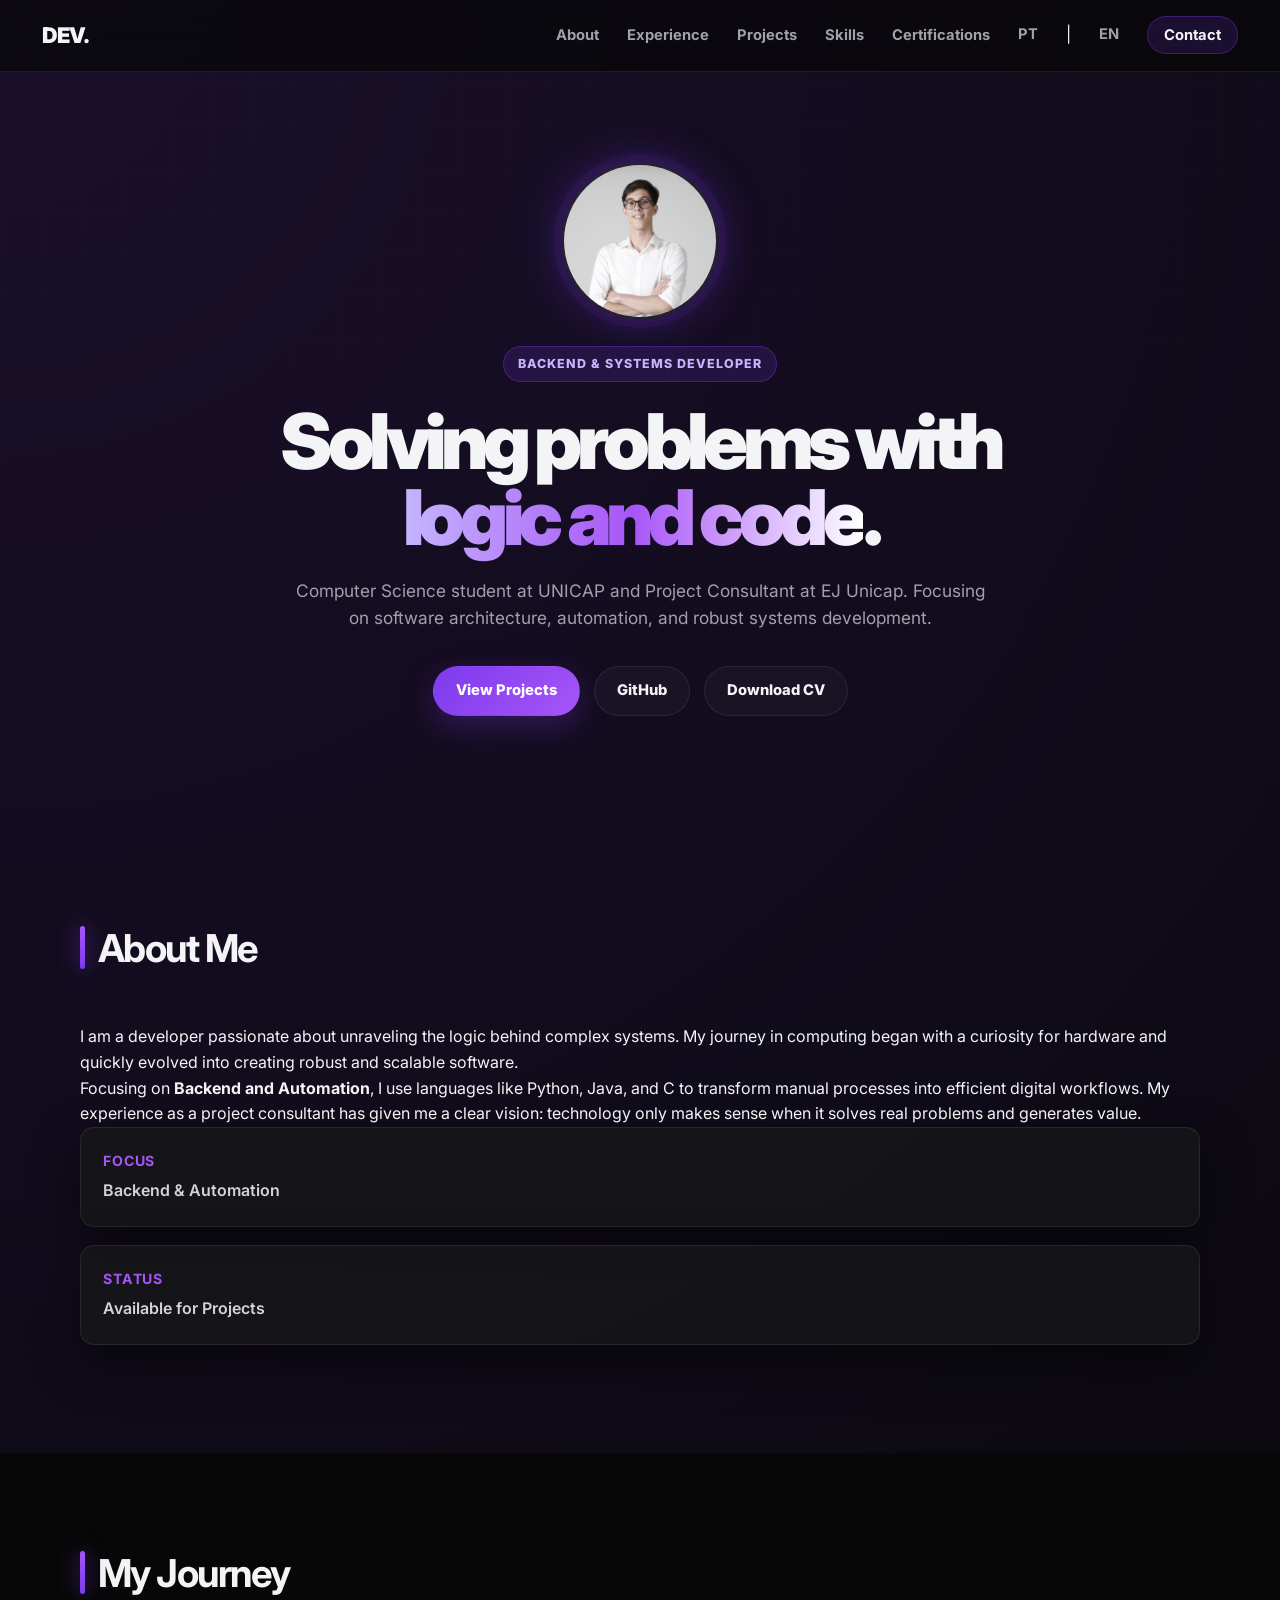
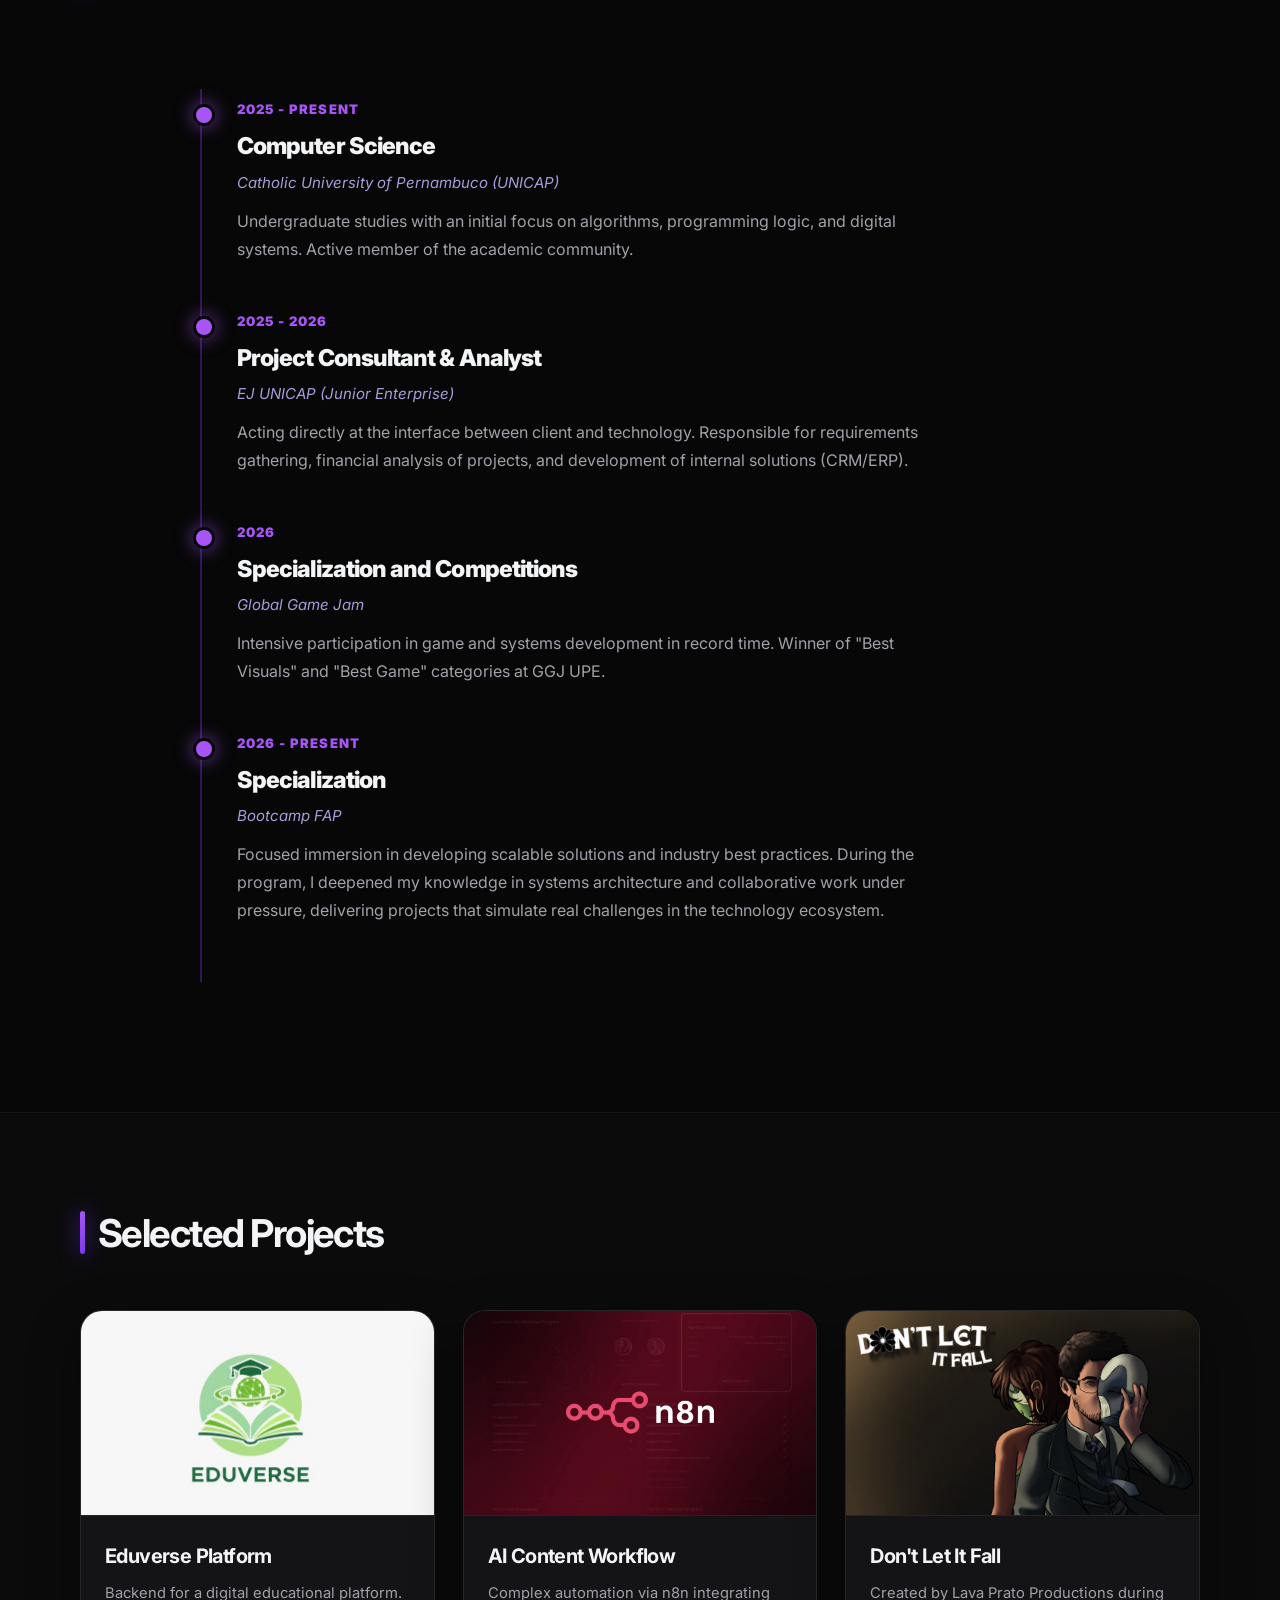
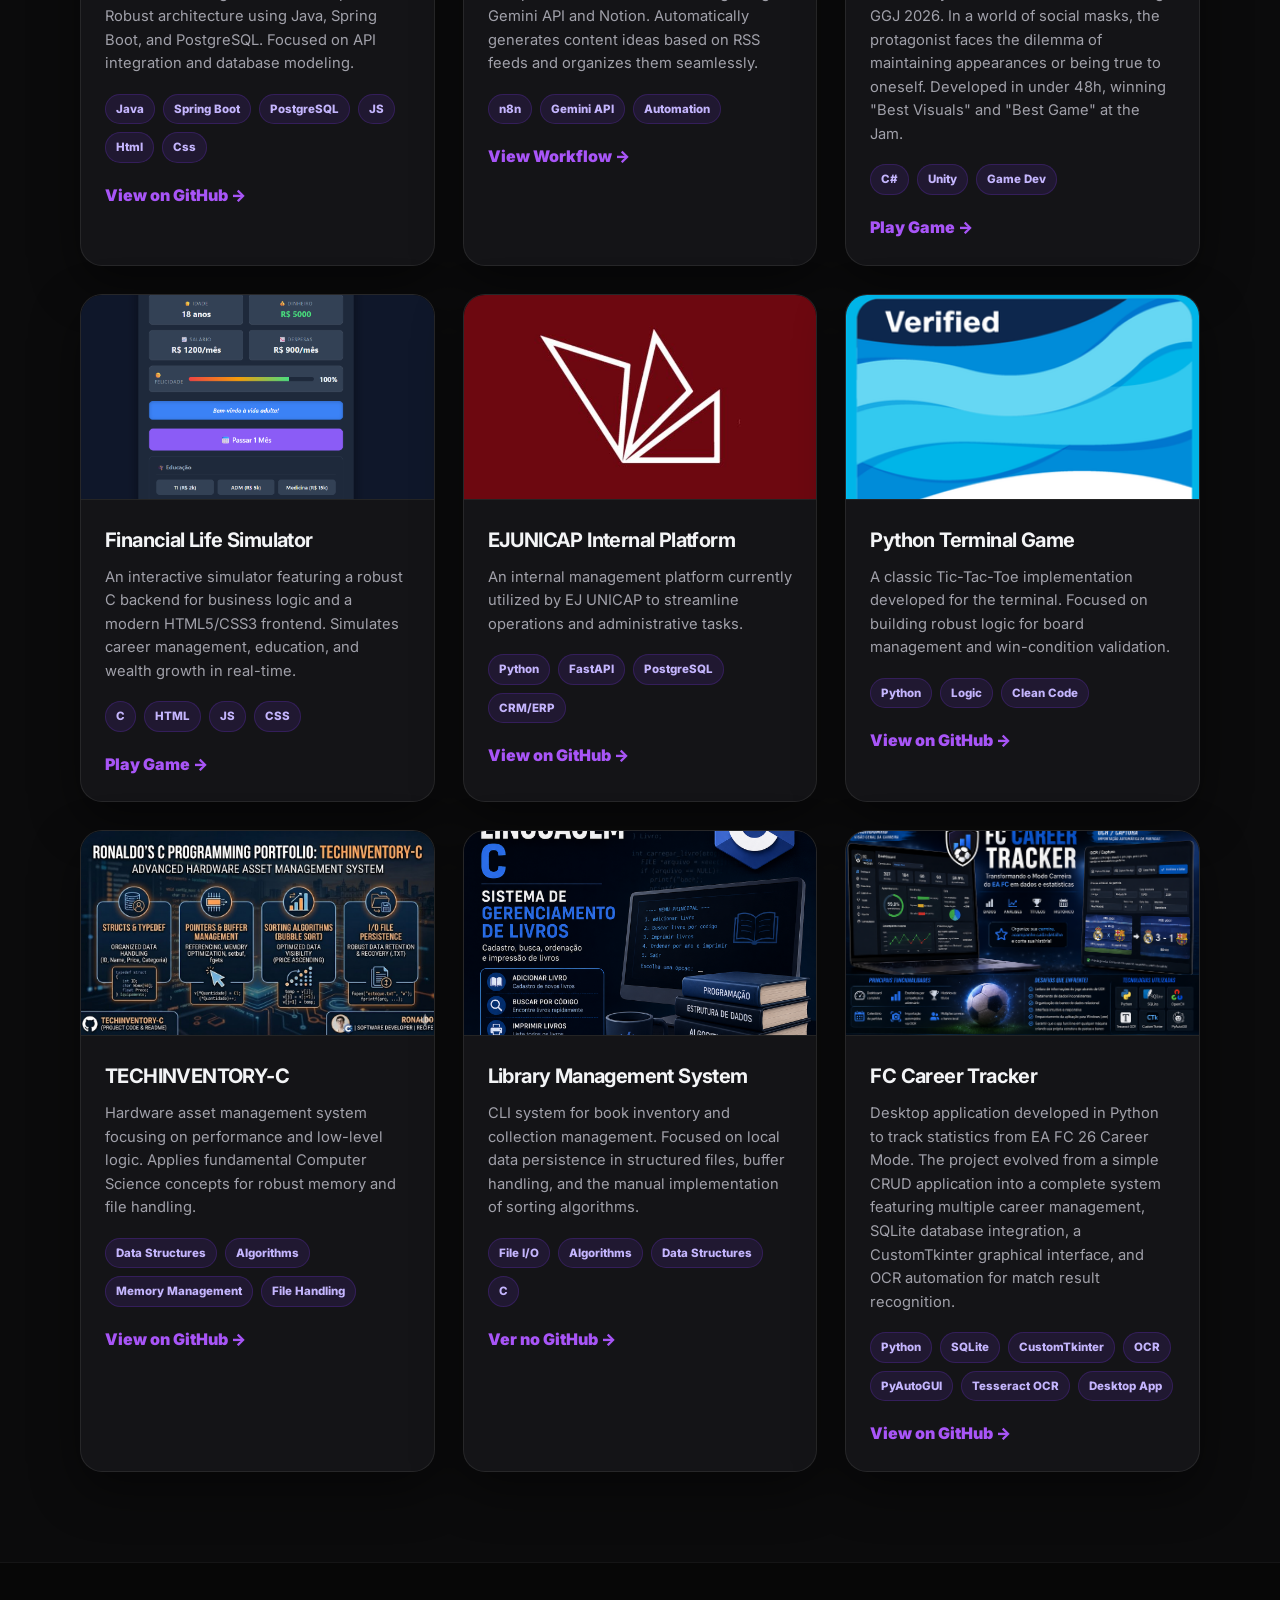
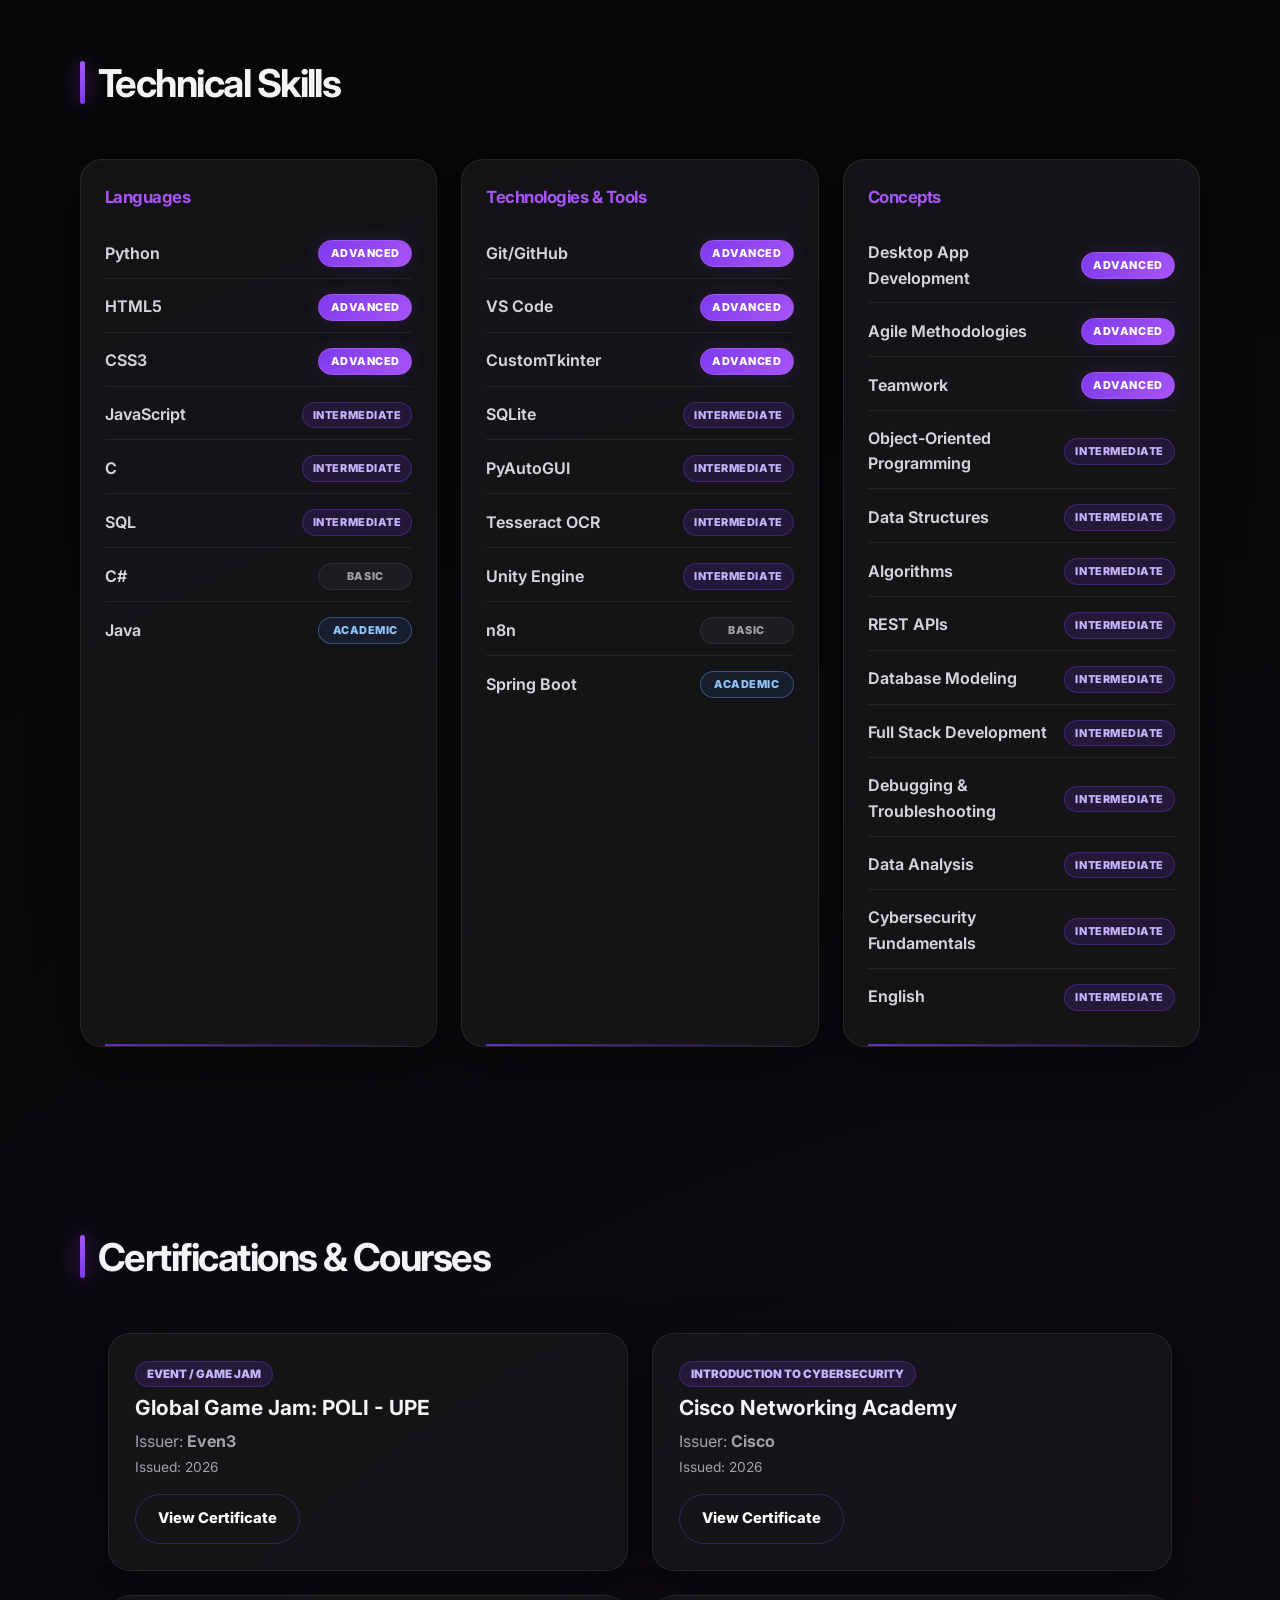
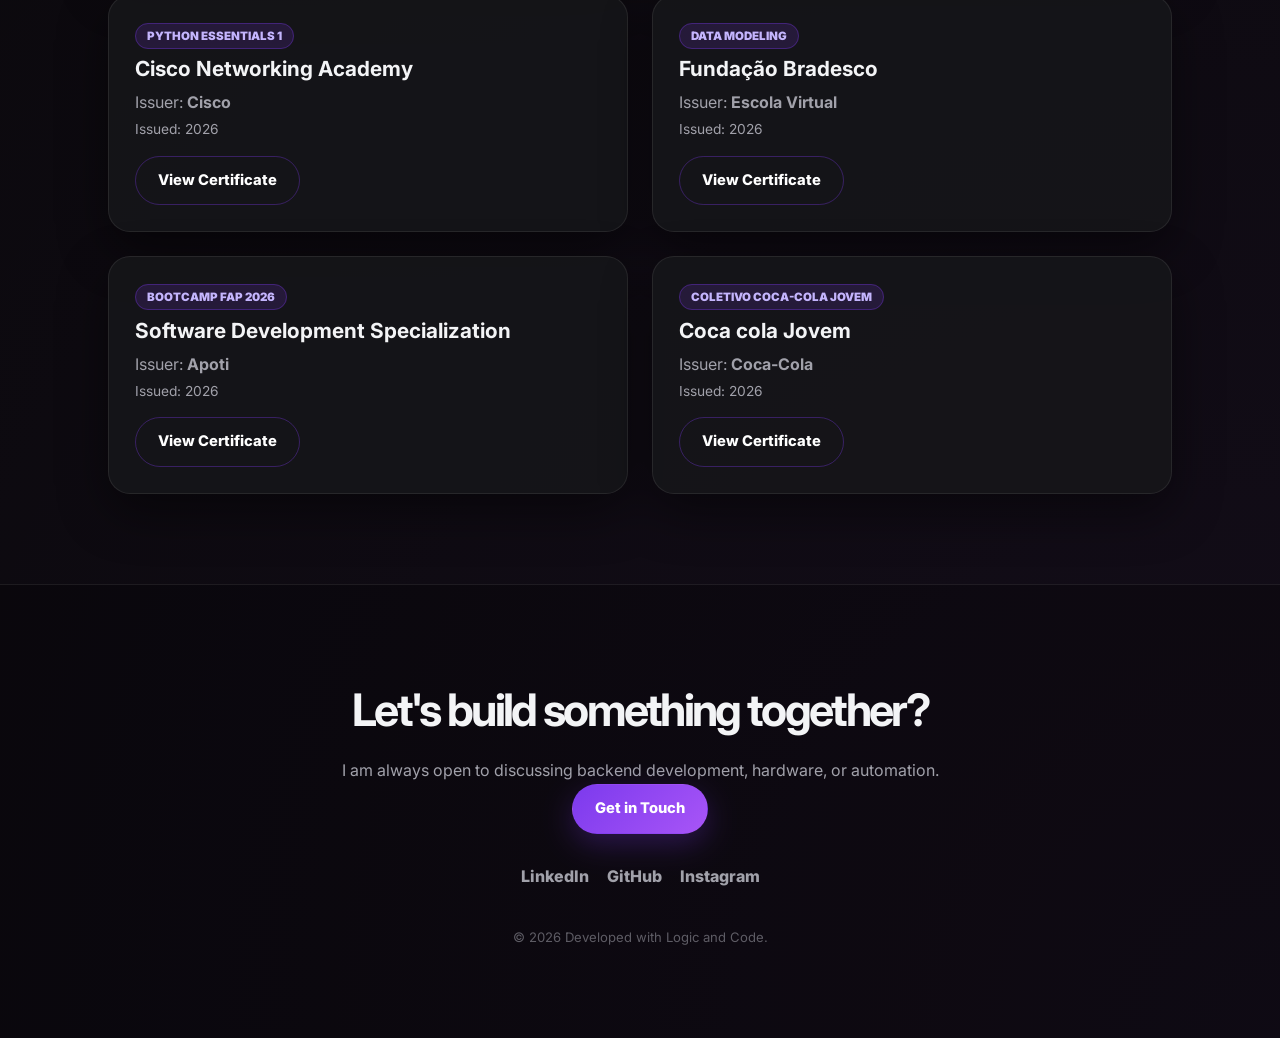
==== commit 52989d4e: "correçao de skills" ====
--- a/index_en.html
+++ b/index_en.html
@@ -265,55 +265,213 @@
 
     <section id="skills" class="section">
     <div class="container">
-        <h2>Technical Arsenal</h2>
+
+        <h2>Technical Skills</h2>
 
         <div class="skills-wrapper">
-            
+
+            <!-- =========================
+                 LANGUAGES
+            ========================== -->
             <div class="skill-category">
+
                 <h3>Languages</h3>
+
                 <ul class="skill-list">
-                    <li>Python <span class="skill-stars">★★★★☆</span></li>
-                    <li>HTML5 <span class="skill-stars">★★★★★</span></li>
-                    <li>CSS3 <span class="skill-stars">★★★★★</span></li>
-                    <li>JavaScript <span class="skill-stars">★★★★☆</span></li>
-                    <li>C <span class="skill-stars">★★★☆☆</span></li>
-                    <li>SQL <span class="skill-stars">★★★☆☆</span></li>
-                    <li>Java <span class="skill-stars">★★☆☆☆</span></li>
-                    <li>C# <span class="skill-stars">★★☆☆☆</span></li>
+
+                    <!-- ADVANCED -->
+                    <li>
+                        Python
+                        <span class="skill-level advanced">Advanced</span>
+                    </li>
+
+                    <li>
+                        HTML5
+                        <span class="skill-level advanced">Advanced</span>
+                    </li>
+
+                    <li>
+                        CSS3
+                        <span class="skill-level advanced">Advanced</span>
+                    </li>
+
+
+                    <!-- INTERMEDIATE -->
+                    <li>
+                        JavaScript
+                        <span class="skill-level intermediate">Intermediate</span>
+                    </li>
+
+                    <li>
+                        C
+                        <span class="skill-level intermediate">Intermediate</span>
+                    </li>
+
+                    <li>
+                        SQL
+                        <span class="skill-level intermediate">Intermediate</span>
+                    </li>
+
+
+                    <!-- BASIC -->
+                    <li>
+                        C#
+                        <span class="skill-level basic">Basic</span>
+                    </li>
+
+
+                    <!-- ACADEMIC -->
+                    <li>
+                        Java
+                        <span class="skill-level academic">Academic</span>
+                    </li>
+
                 </ul>
             </div>
 
+
+            <!-- =========================
+                 TECHNOLOGIES & TOOLS
+            ========================== -->
             <div class="skill-category">
+
                 <h3>Technologies & Tools</h3>
+
                 <ul class="skill-list">
-                    <li>Git/GitHub <span class="skill-stars">★★★★☆</span></li>
-                    <li>VS Code <span class="skill-stars">★★★★★</span></li>
-                    <li>SQLite <span class="skill-stars">★★★☆☆</span></li>
-                    <li>CustomTkinter <span class="skill-stars">★★★★☆</span></li>
-                    <li>PyAutoGUI <span class="skill-stars">★★★☆☆</span></li>
-                    <li>Tesseract OCR <span class="skill-stars">★★★☆☆</span></li>
-                    <li>Spring Boot <span class="skill-stars">★★★☆☆</span></li>
-                    <li>Unity Engine <span class="skill-stars">★★★☆☆</span></li>
-                    <li>n8n <span class="skill-stars">★★☆☆☆</span></li>
+
+                    <!-- ADVANCED -->
+                    <li>
+                        Git/GitHub
+                        <span class="skill-level advanced">Advanced</span>
+                    </li>
+
+                    <li>
+                        VS Code
+                        <span class="skill-level advanced">Advanced</span>
+                    </li>
+
+                    <li>
+                        CustomTkinter
+                        <span class="skill-level advanced">Advanced</span>
+                    </li>
+
+
+                    <!-- INTERMEDIATE -->
+                    <li>
+                        SQLite
+                        <span class="skill-level intermediate">Intermediate</span>
+                    </li>
+
+                    <li>
+                        PyAutoGUI
+                        <span class="skill-level intermediate">Intermediate</span>
+                    </li>
+
+                    <li>
+                        Tesseract OCR
+                        <span class="skill-level intermediate">Intermediate</span>
+                    </li>
+
+                    <li>
+                        Unity Engine
+                        <span class="skill-level intermediate">Intermediate</span>
+                    </li>
+
+
+                    <!-- BASIC -->
+                    <li>
+                        n8n
+                        <span class="skill-level basic">Basic</span>
+                    </li>
+
+
+                    <!-- ACADEMIC -->
+                    <li>
+                        Spring Boot
+                        <span class="skill-level academic">Academic</span>
+                    </li>
+
                 </ul>
             </div>
 
+
+            <!-- =========================
+                 CONCEPTS
+            ========================== -->
             <div class="skill-category">
+
                 <h3>Concepts</h3>
+
                 <ul class="skill-list">
-                    <li>Object-Oriented Programming <span class="skill-stars">★★★☆☆</span></li>
-                    <li>Data Structures <span class="skill-stars">★★★☆☆</span></li>
-                    <li>Algorithms <span class="skill-stars">★★★☆☆</span></li>
-                    <li>REST APIs <span class="skill-stars">★★★☆☆</span></li>
-                    <li>Database Modeling <span class="skill-stars">★★★☆☆</span></li>
-                    <li>Desktop App Development <span class="skill-stars">★★★★☆</span></li>
-                    <li>Full Stack Development <span class="skill-stars">★★★☆☆</span></li>
-                    <li>Debugging & Troubleshooting <span class="skill-stars">★★★☆☆</span></li>
-                    <li>Agile Methodologies <span class="skill-stars">★★★★☆</span></li>
-                    <li>Teamwork <span class="skill-stars">★★★★☆</span></li>
-                    <li>Data Analysis <span class="skill-stars">★★★☆☆</span></li>
-                    <li>Cybersecurity Fundamentals <span class="skill-stars">★★★☆☆</span></li>
-                    <li>English <span class="skill-stars">★★★☆☆</span></li>
+
+                    <!-- ADVANCED -->
+                    <li>
+                        Desktop App Development
+                        <span class="skill-level advanced">Advanced</span>
+                    </li>
+
+                    <li>
+                        Agile Methodologies
+                        <span class="skill-level advanced">Advanced</span>
+                    </li>
+
+                    <li>
+                        Teamwork
+                        <span class="skill-level advanced">Advanced</span>
+                    </li>
+
+
+                    <!-- INTERMEDIATE -->
+                    <li>
+                        Object-Oriented Programming
+                        <span class="skill-level intermediate">Intermediate</span>
+                    </li>
+
+                    <li>
+                        Data Structures
+                        <span class="skill-level intermediate">Intermediate</span>
+                    </li>
+
+                    <li>
+                        Algorithms
+                        <span class="skill-level intermediate">Intermediate</span>
+                    </li>
+
+                    <li>
+                        REST APIs
+                        <span class="skill-level intermediate">Intermediate</span>
+                    </li>
+
+                    <li>
+                        Database Modeling
+                        <span class="skill-level intermediate">Intermediate</span>
+                    </li>
+
+                    <li>
+                        Full Stack Development
+                        <span class="skill-level intermediate">Intermediate</span>
+                    </li>
+
+                    <li>
+                        Debugging & Troubleshooting
+                        <span class="skill-level intermediate">Intermediate</span>
+                    </li>
+
+                    <li>
+                        Data Analysis
+                        <span class="skill-level intermediate">Intermediate</span>
+                    </li>
+
+                    <li>
+                        Cybersecurity Fundamentals
+                        <span class="skill-level intermediate">Intermediate</span>
+                    </li>
+
+                    <li>
+                        English
+                        <span class="skill-level intermediate">Intermediate</span>
+                    </li>
+
                 </ul>
             </div>
 
--- a/css/style-premium.css
+++ b/css/style-premium.css
@@ -617,40 +617,48 @@
     border-bottom: none;
 }
 
-.skill-stars {
-    color: #f5c542;
-    font-size: 0.82rem;
-    letter-spacing: 1px;
-    font-weight: 800;
+/* Knowledge levels
+   Hierarchy: Advanced > Intermediate > Basic > Academic */
+.skill-level {
+    min-width: 94px;
+    text-align: center;
+    font-size: 0.68rem;
+    line-height: 1;
+    padding: 7px 10px;
+    border-radius: 999px;
+    font-weight: 850;
+    text-transform: uppercase;
+    letter-spacing: 0.05em;
     white-space: nowrap;
-    opacity: 0.9;
-    text-shadow: 0 0 12px rgba(245, 197, 66, 0.18);
-}
-
-.skill-level {
-    font-size: 0.72rem;
-    padding: 4px 9px;
-    border-radius: 999px;
-    font-weight: 800;
-    text-transform: uppercase;
-}
-
-.avançado {
+}
+
+/* 1 - Advanced: highest practical level */
+.skill-level.advanced {
     background: linear-gradient(135deg, var(--accent), var(--accent-hover));
+    border: 1px solid var(--accent-hover);
     color: #fff;
-}
-
-.intermediário {
+    box-shadow: 0 0 16px rgba(124, 58, 237, 0.20);
+}
+
+/* 2 - Intermediate */
+.skill-level.intermediate {
+    background: var(--accent-soft);
     border: 1px solid var(--accent-border);
     color: #c4b5fd;
-    background: var(--accent-soft);
-}
-
-.básico,
-.Básico {
+}
+
+/* 3 - Basic */
+.skill-level.basic {
+    background: rgba(255, 255, 255, 0.04);
+    border: 1px solid var(--border-color);
     color: var(--text-muted);
-    border: 1px solid var(--border-color);
-    background: rgba(255,255,255,0.03);
+}
+
+/* 4 - Academic: currently learning/studying */
+.skill-level.academic {
+    background: rgba(59, 130, 246, 0.10);
+    border: 1px solid rgba(96, 165, 250, 0.40);
+    color: #93c5fd;
 }
 
 /* Keep old arsenal container safe, but remove forced scroll */
@@ -976,8 +984,4 @@
         font-size: 0.92rem;
     }
 
-    .skill-stars {
-        font-size: 0.76rem;
-        letter-spacing: 0.5px;
-    }
-}
+}
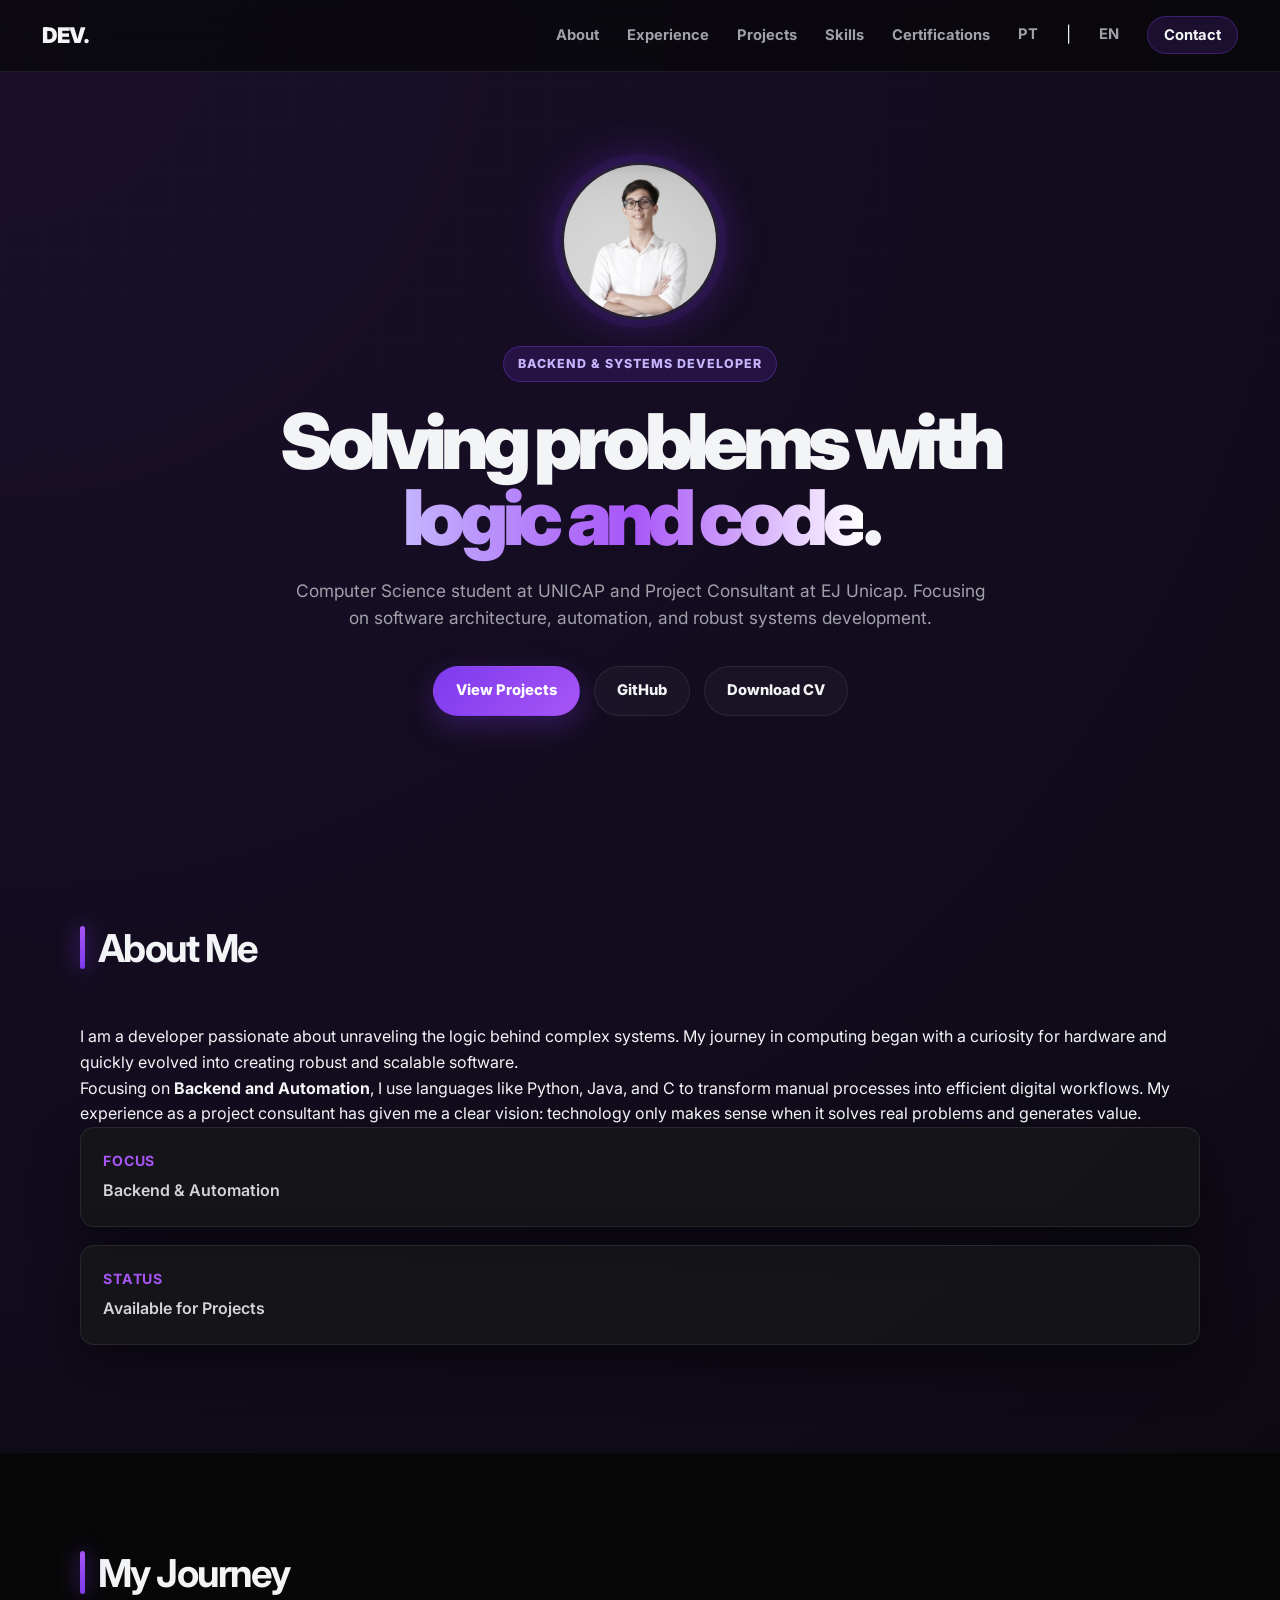
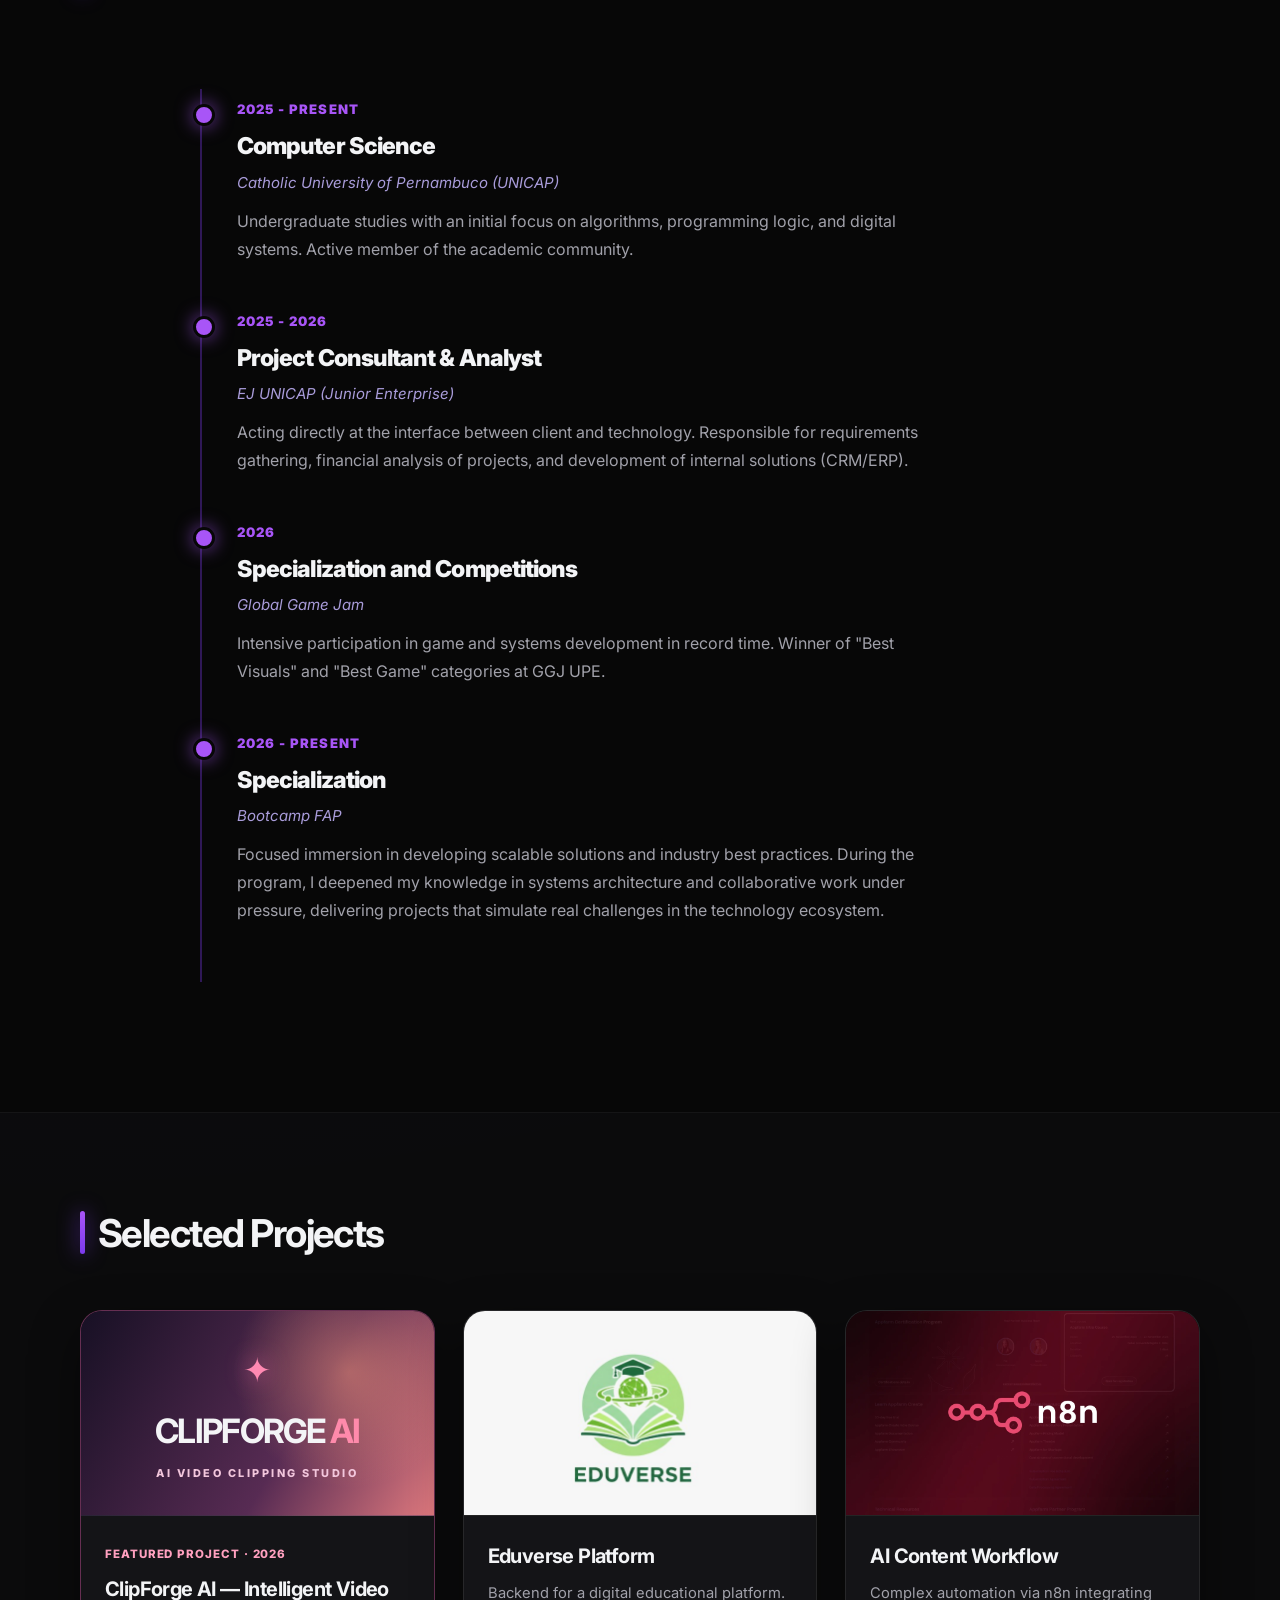
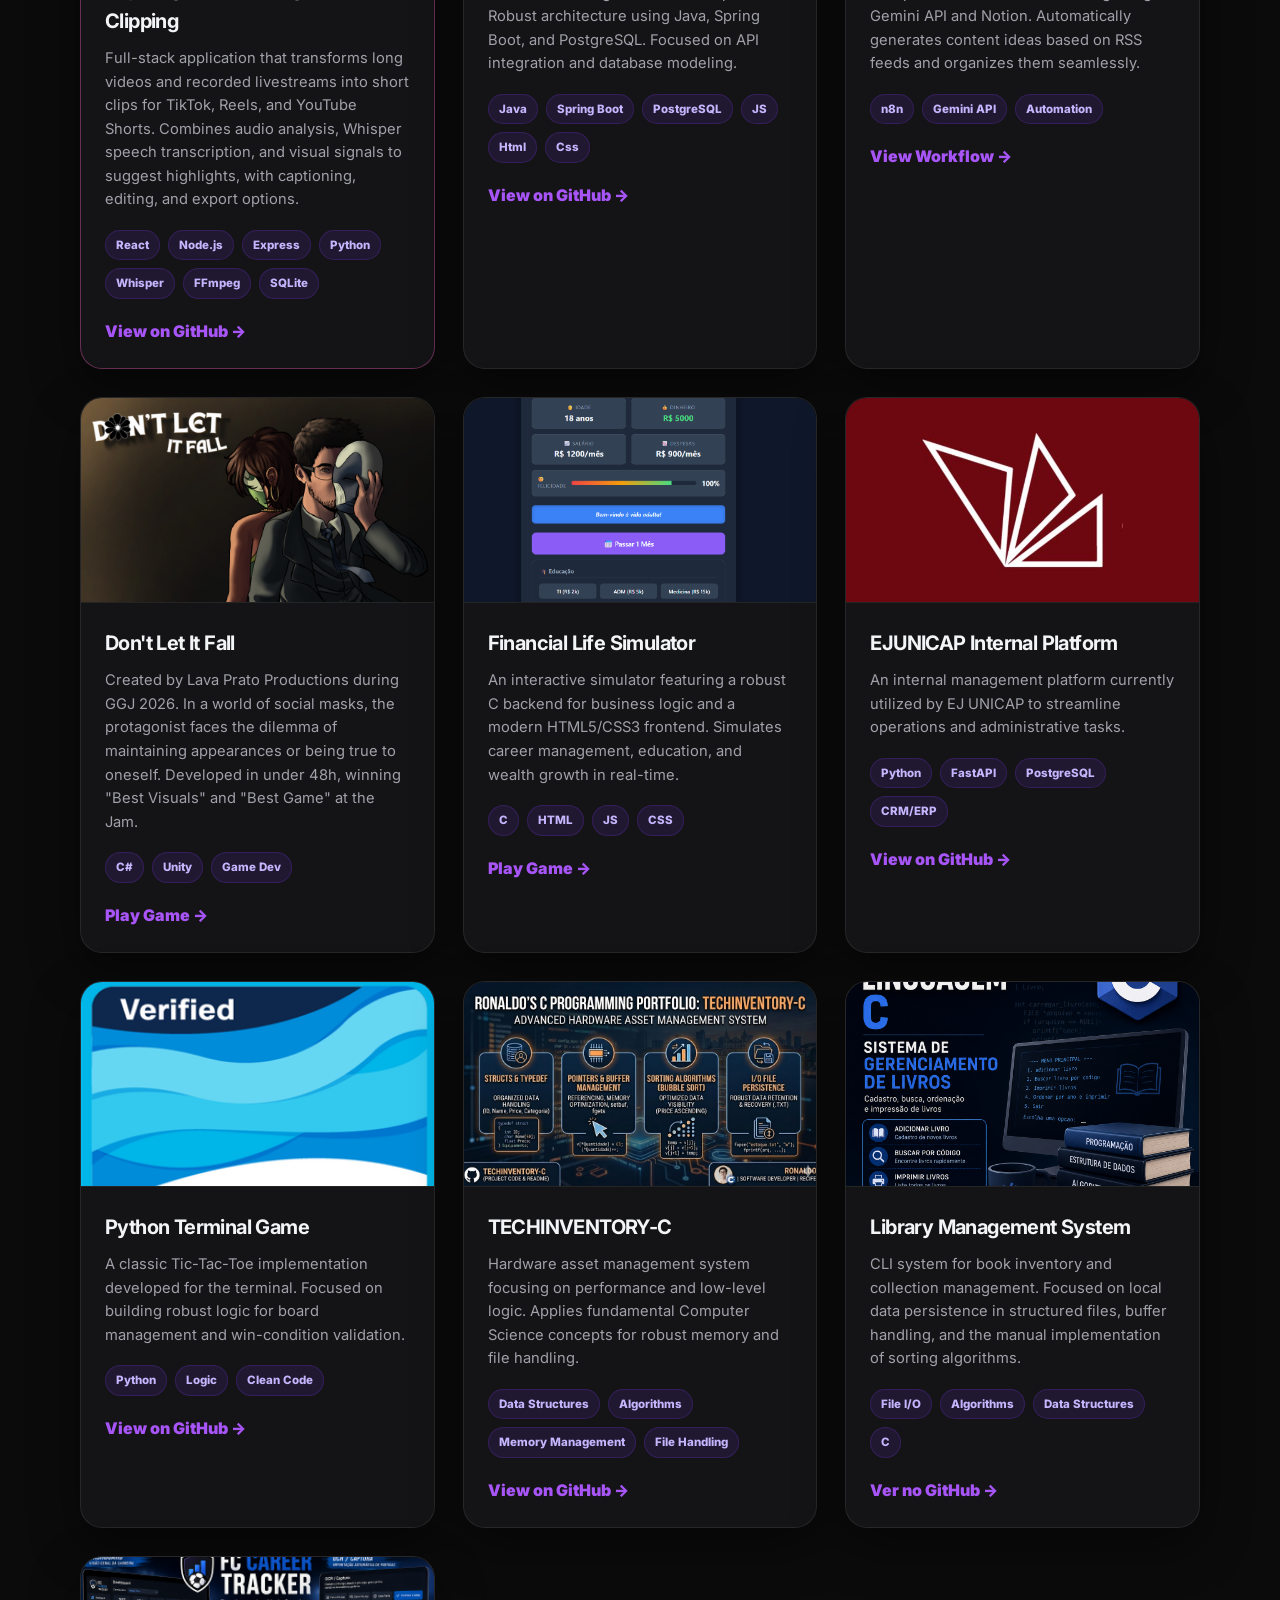
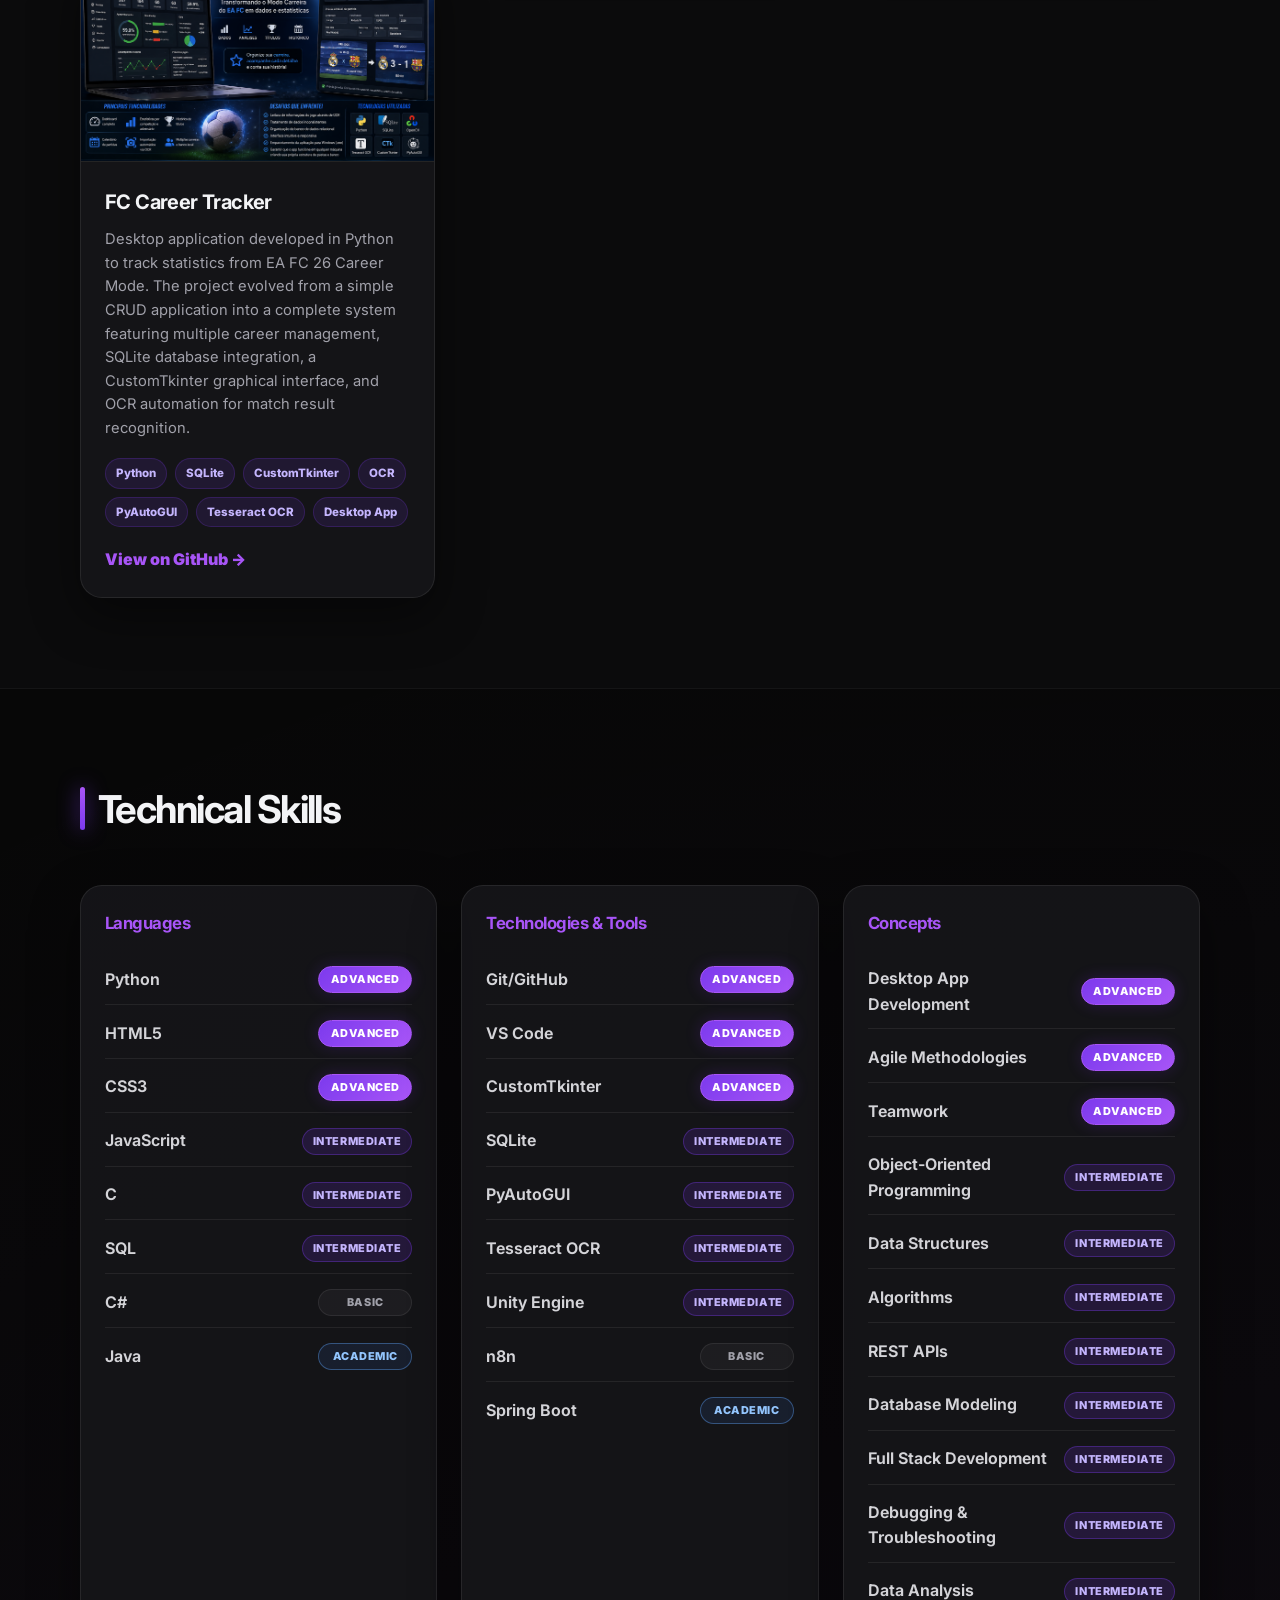
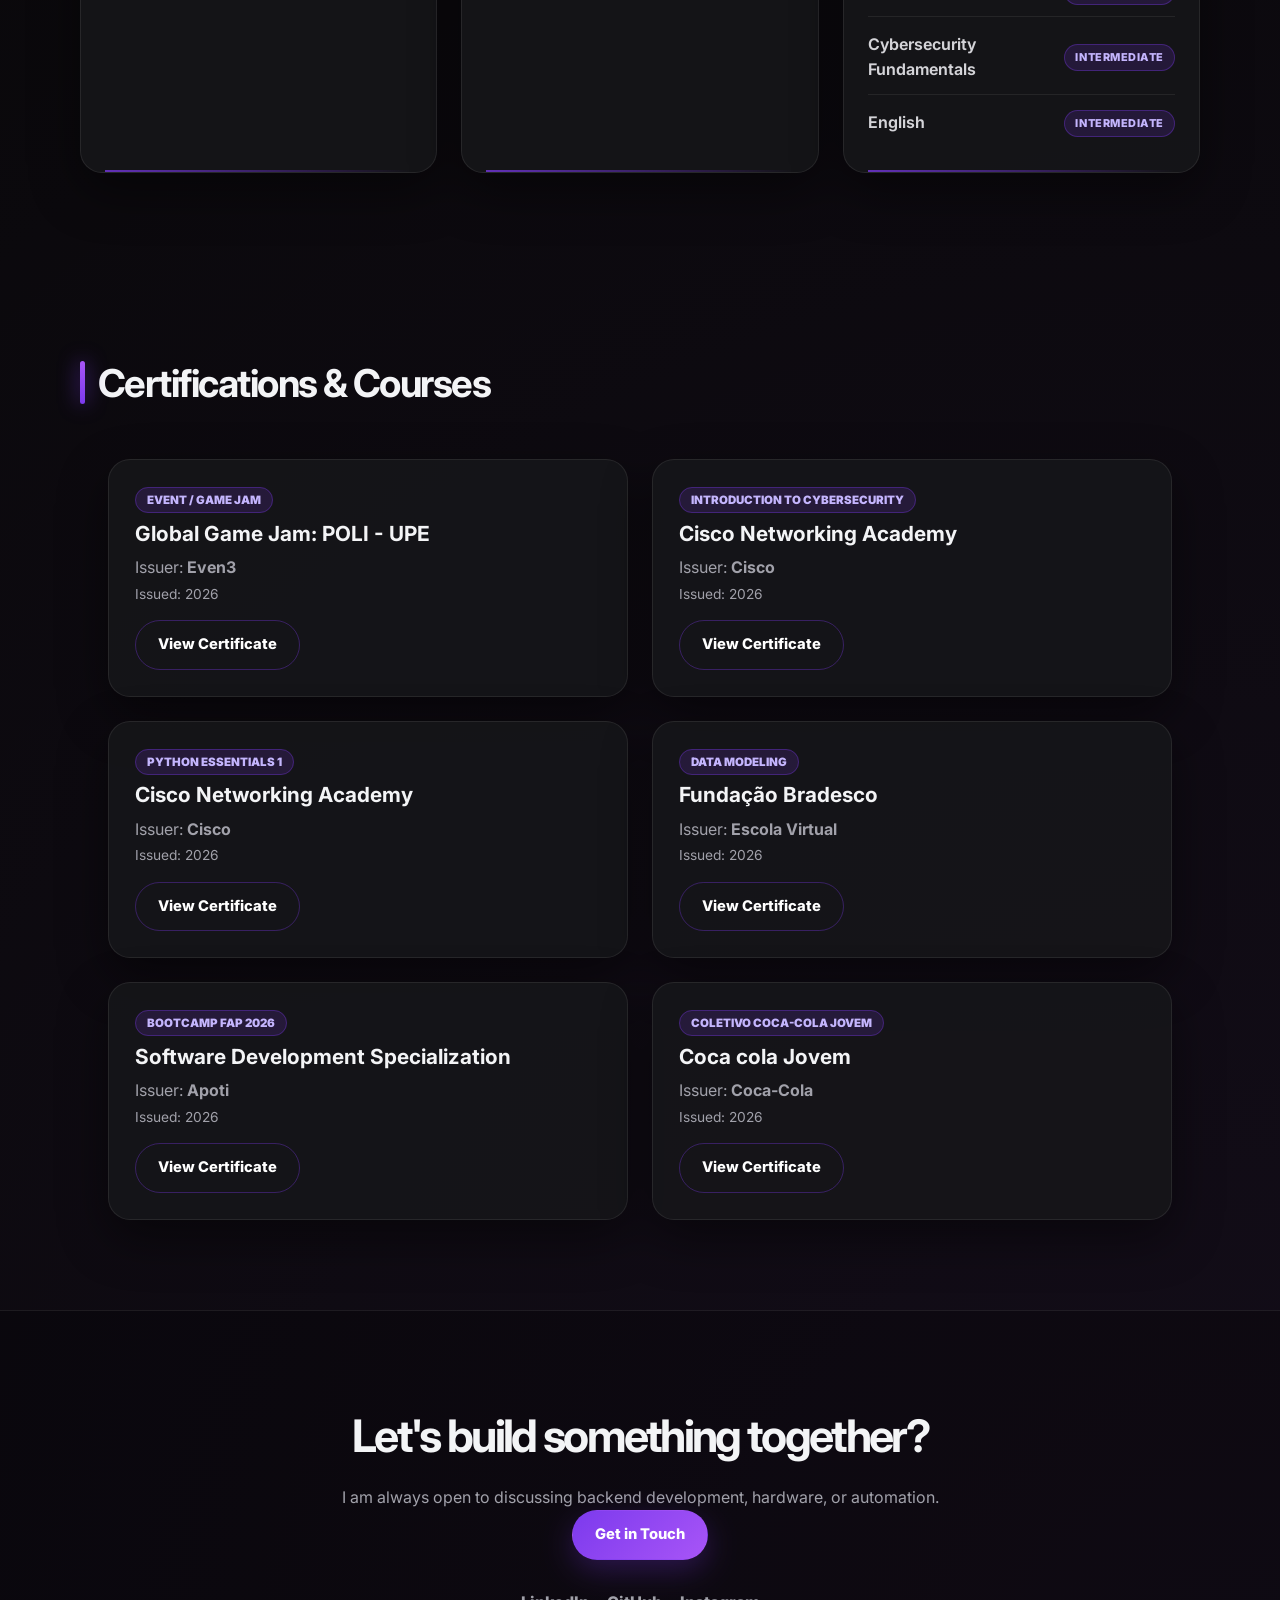
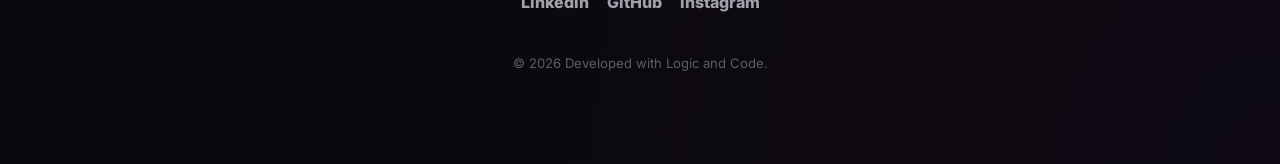
==== commit 021343c5: "feat: add ClipForge AI to portfolio PT and EN" ====
--- a/index_en.html
+++ b/index_en.html
@@ -119,6 +119,28 @@
         <div class="container">
             <h2>Selected Projects</h2>
             <div class="project-grid">
+
+                <!-- CLIPFORGE AI - FEATURED PROJECT -->
+                <article class="project-card clipforge-featured">
+                    <div class="project-image clipforge-cover" role="img" aria-label="ClipForge AI, intelligent video clipping application">
+                        <div class="clipforge-cover-content">
+                            <span class="clipforge-spark">✦</span>
+                            <strong>CLIPFORGE <span>AI</span></strong>
+                            <small>AI VIDEO CLIPPING STUDIO</small>
+                        </div>
+                    </div>
+                    <div class="project-info">
+                        <span class="clipforge-label">FEATURED PROJECT · 2026</span>
+                        <h3>ClipForge AI — Intelligent Video Clipping</h3>
+                        <p>Full-stack application that transforms long videos and recorded livestreams into short clips for TikTok, Reels, and YouTube Shorts. Combines audio analysis, Whisper speech transcription, and visual signals to suggest highlights, with captioning, editing, and export options.</p>
+                        <div class="tags">
+                            <span>React</span><span>Node.js</span><span>Express</span>
+                            <span>Python</span><span>Whisper</span><span>FFmpeg</span><span>SQLite</span>
+                        </div>
+                        <a href="https://github.com/ronaldomalta/clipforge-ai" class="link-arrow" target="_blank" rel="noopener noreferrer">View on GitHub &rarr;</a>
+                    </div>
+                </article>
+
                 
                 <article class="project-card">
                     <div class="project-image">
--- a/css/style-premium.css
+++ b/css/style-premium.css
@@ -985,3 +985,18 @@
     }
 
 }
+
+/* ClipForge AI — projeto em destaque */
+.clipforge-featured { border-color: rgba(236, 93, 178, .38); }
+.clipforge-featured:hover { border-color: rgba(255, 133, 167, .8); }
+.clipforge-cover {
+    display: flex; align-items: center; justify-content: center;
+    background: radial-gradient(circle at 76% 30%, rgba(255, 156, 122, .48), transparent 38%),
+                linear-gradient(120deg, #171024, #572b53 60%, #df797e);
+}
+.clipforge-cover-content { text-align: center; display: flex; flex-direction: column; align-items: center; gap: 7px; }
+.clipforge-cover-content strong { font-size: clamp(1.5rem, 3vw, 2.1rem); letter-spacing: -.05em; }
+.clipforge-cover-content strong span { color: #ff8aab; }
+.clipforge-cover-content small { color: #f2c6dc; font-size: .68rem; font-weight: 800; letter-spacing: .23em; }
+.clipforge-spark { font-size: 2.1rem; color: #ff89b2; text-shadow: 0 0 24px rgba(255, 111, 179, .8); }
+.clipforge-label { display: inline-block; margin-bottom: 10px; color: #ffa0bf; font-size: .72rem; font-weight: 800; letter-spacing: .08em; }
